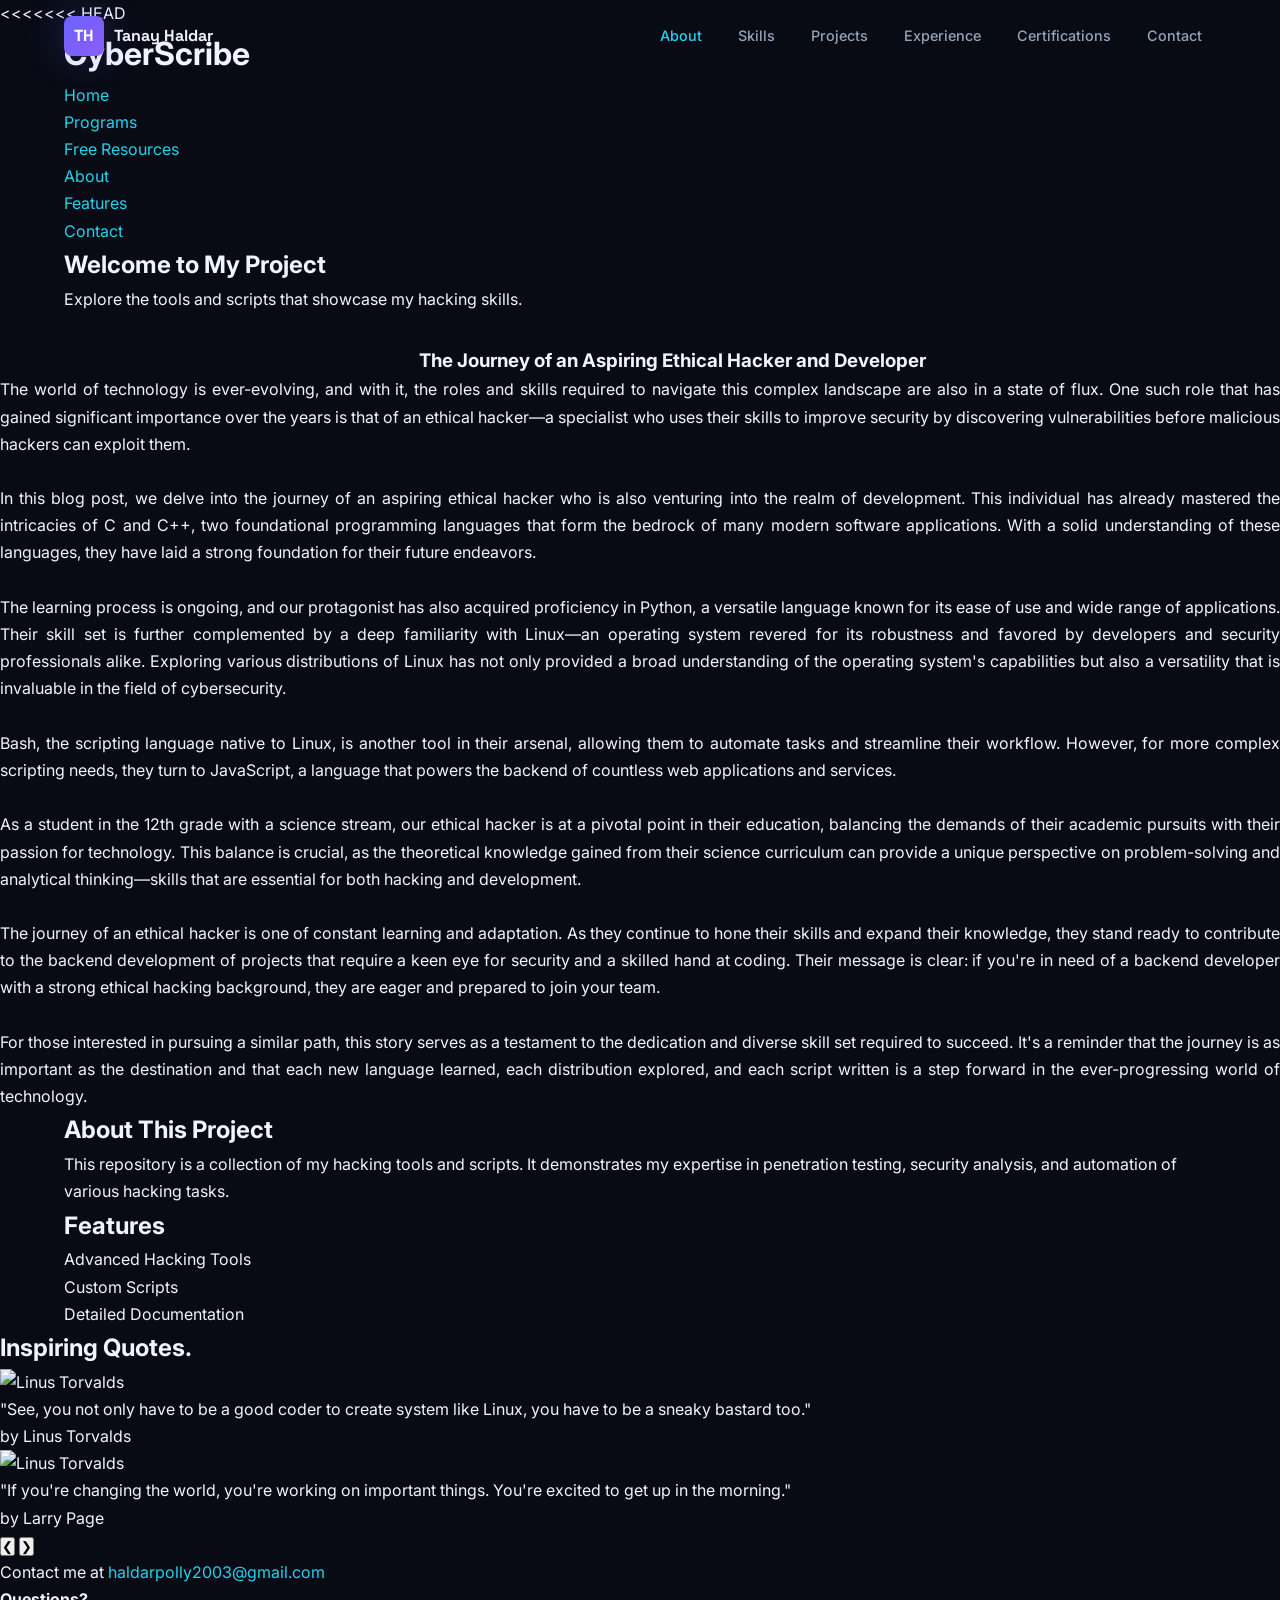
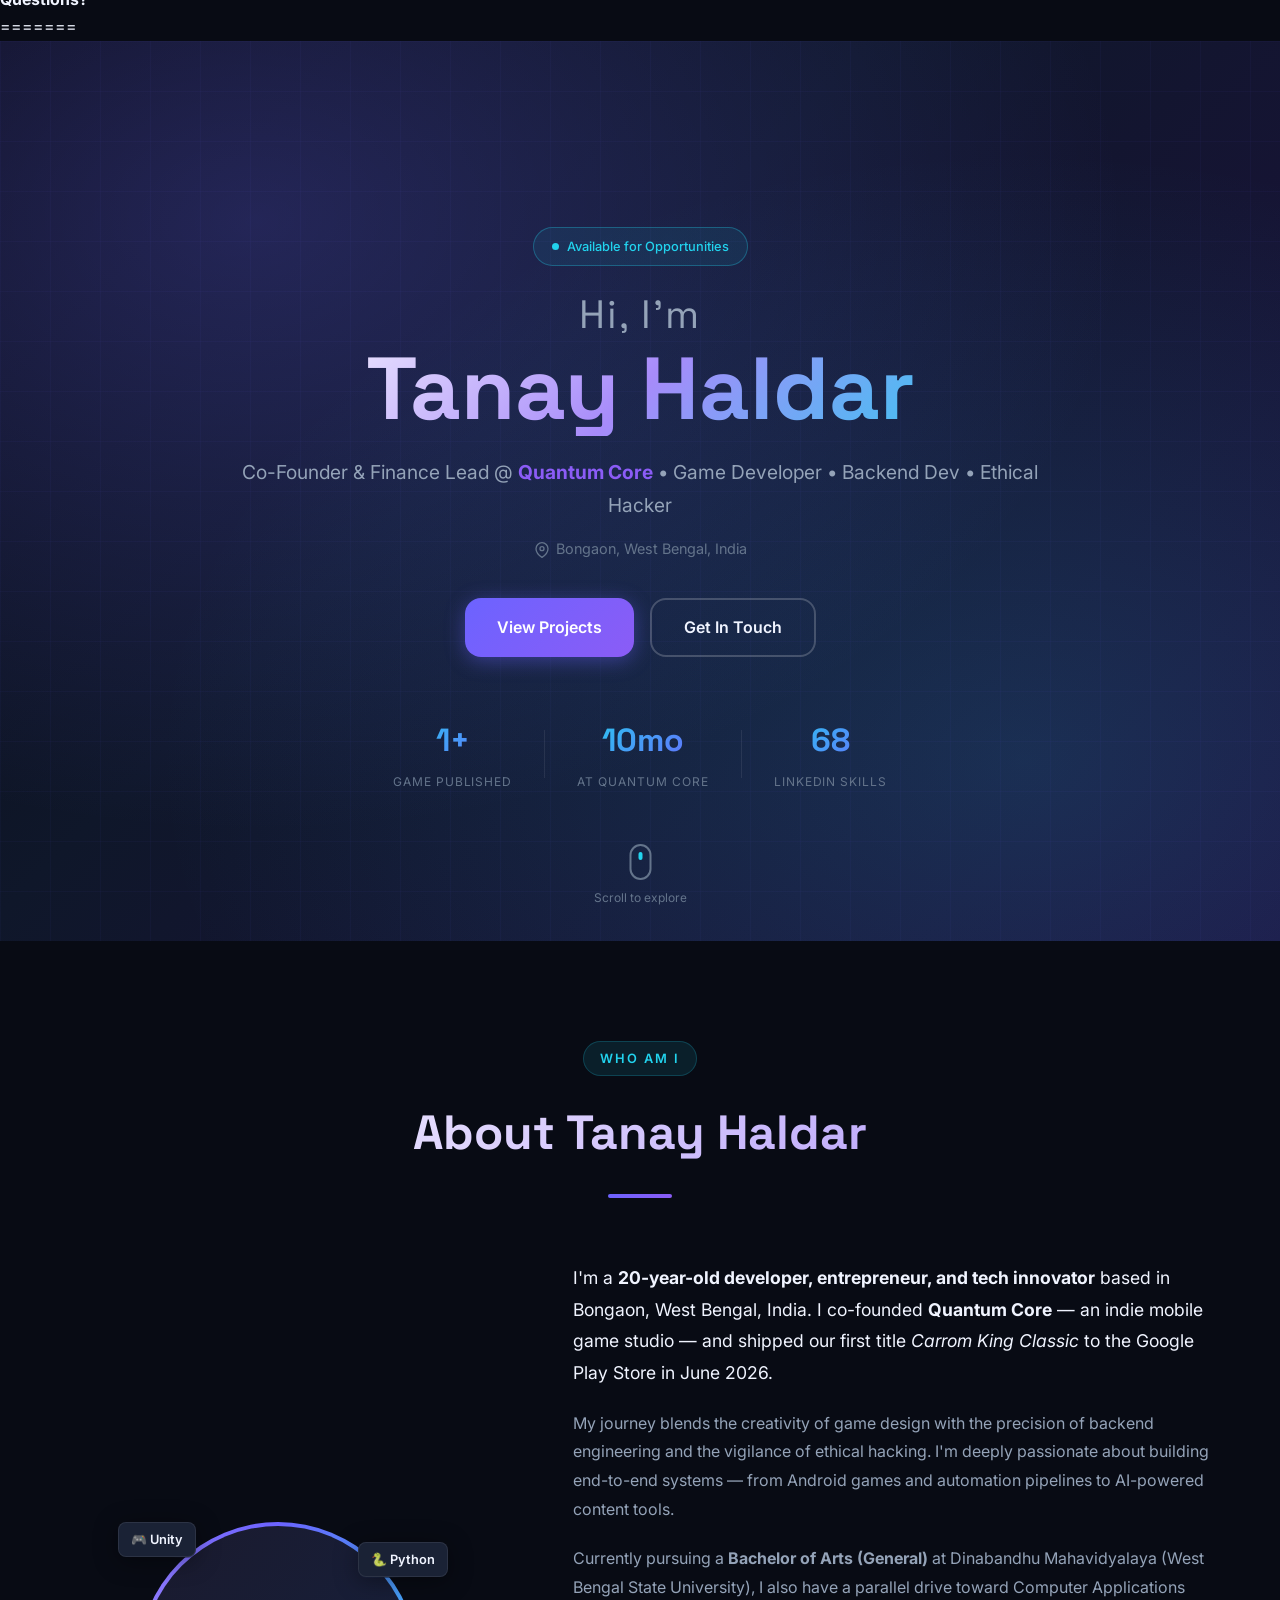
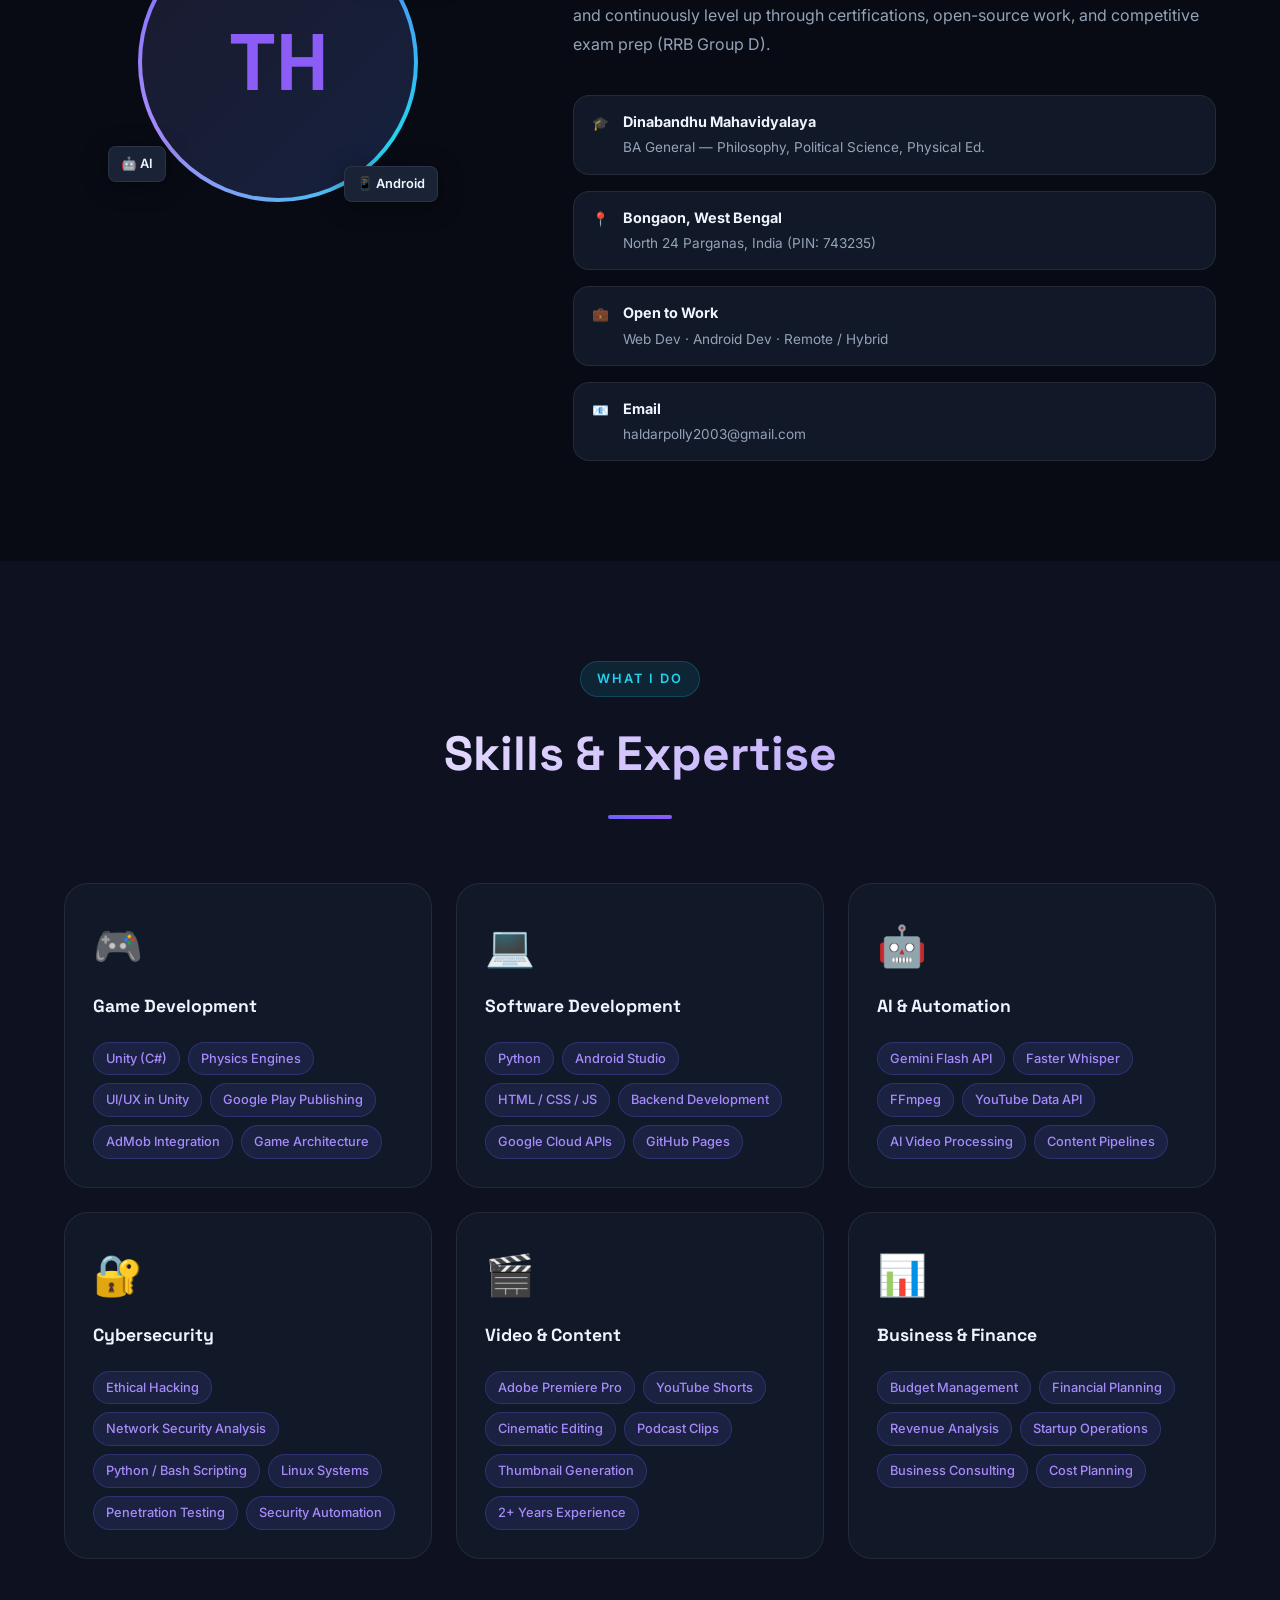
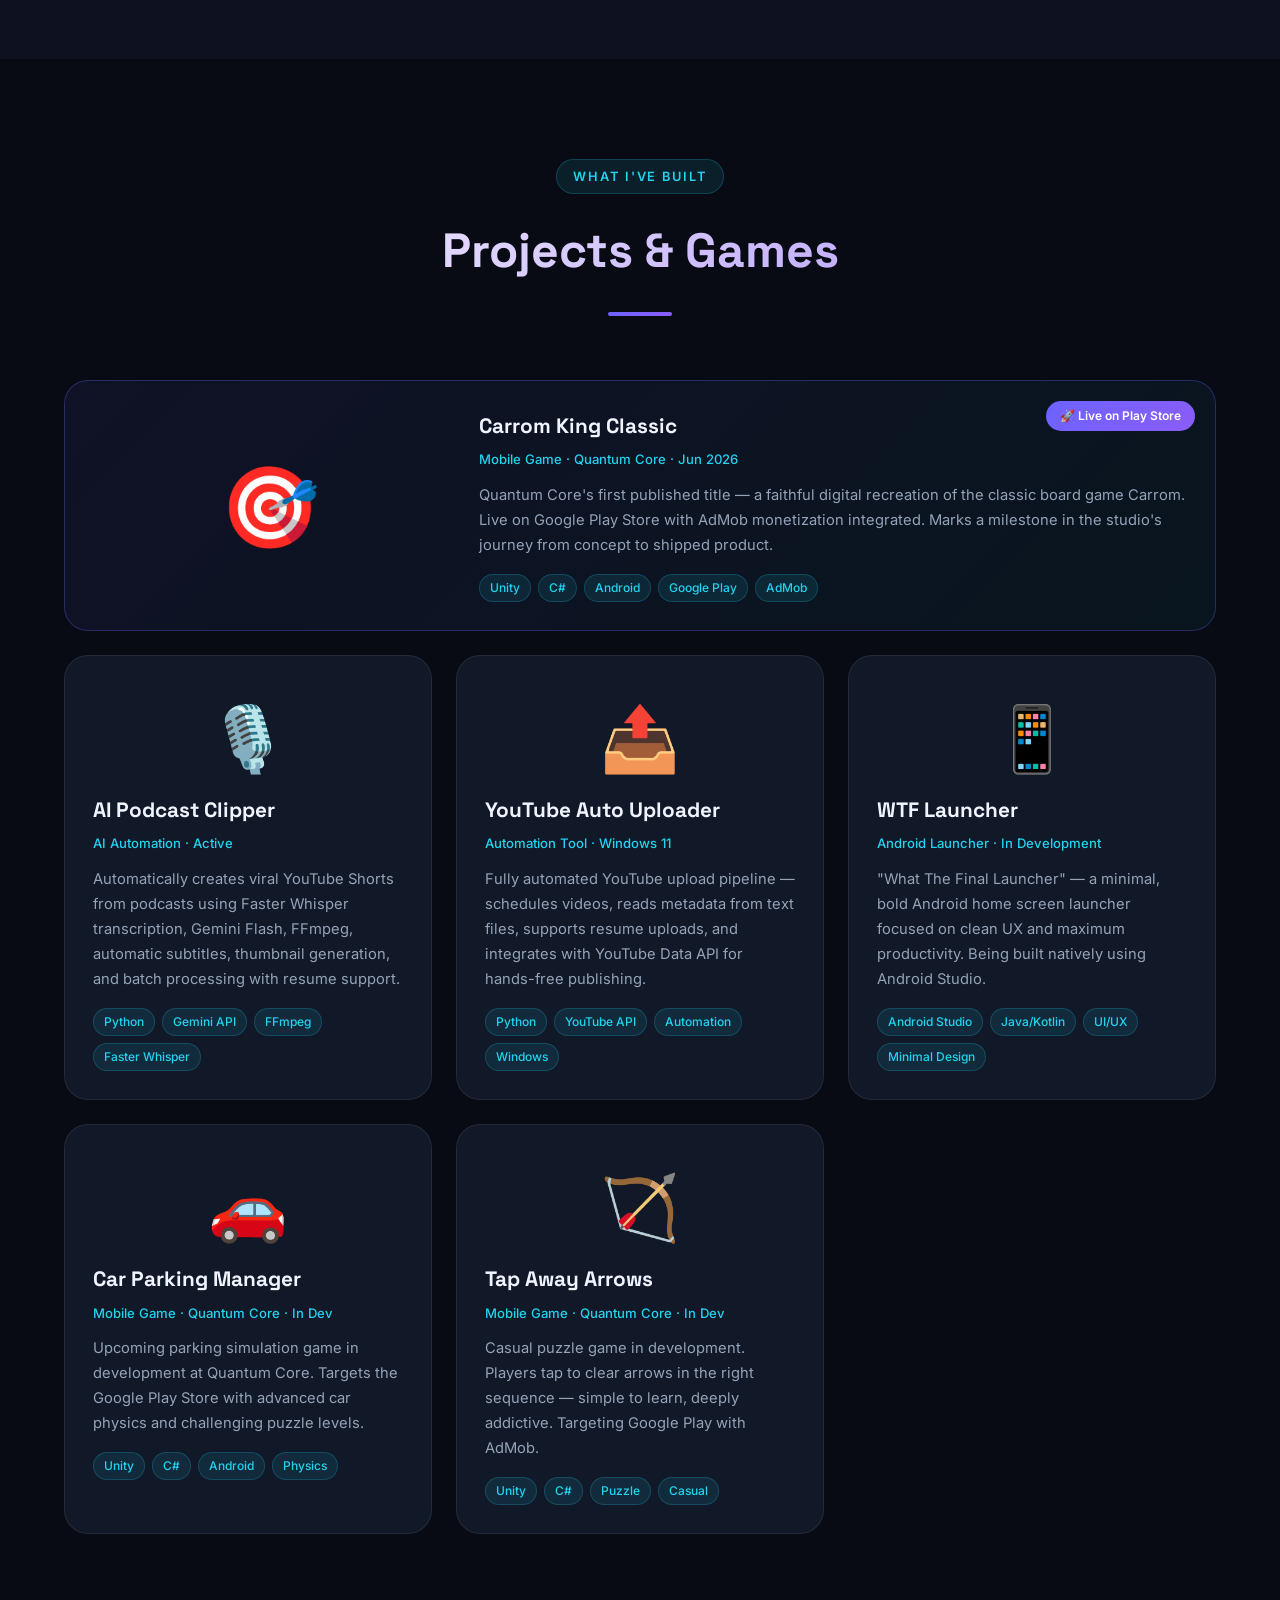
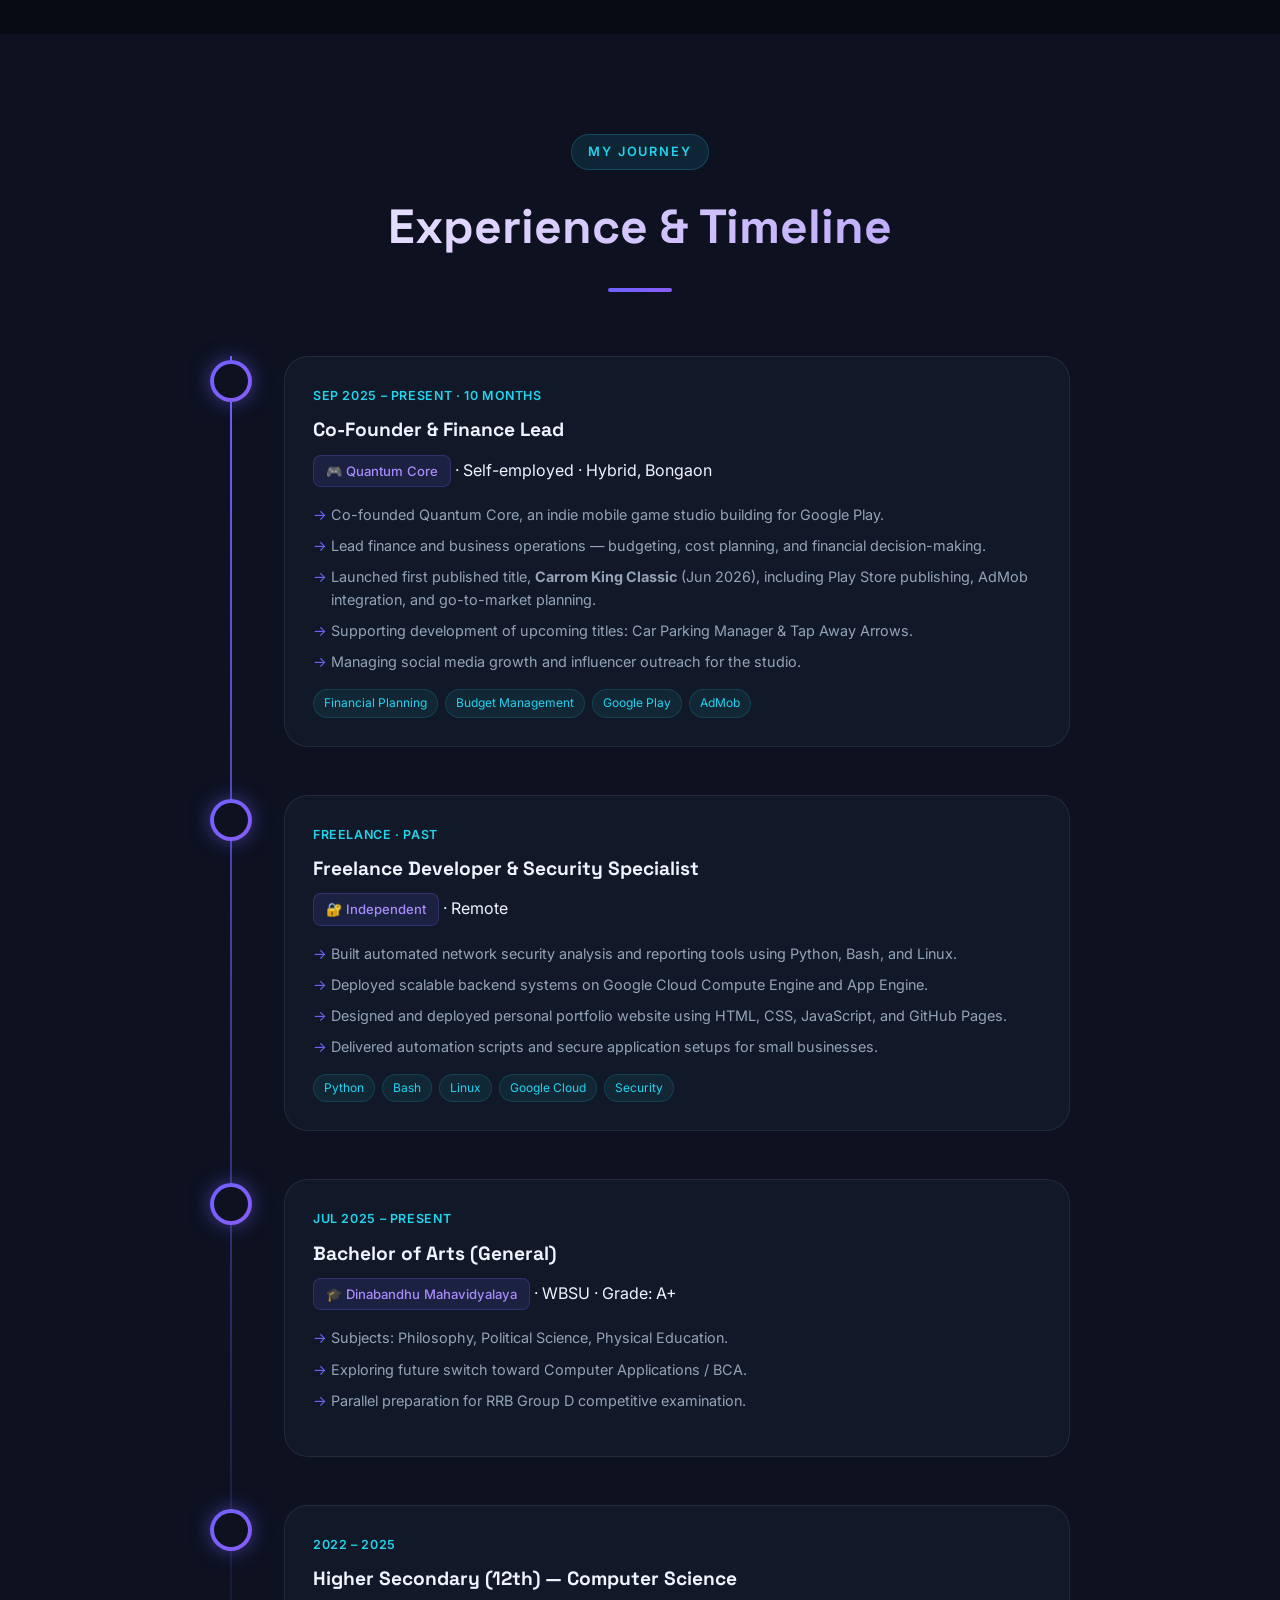
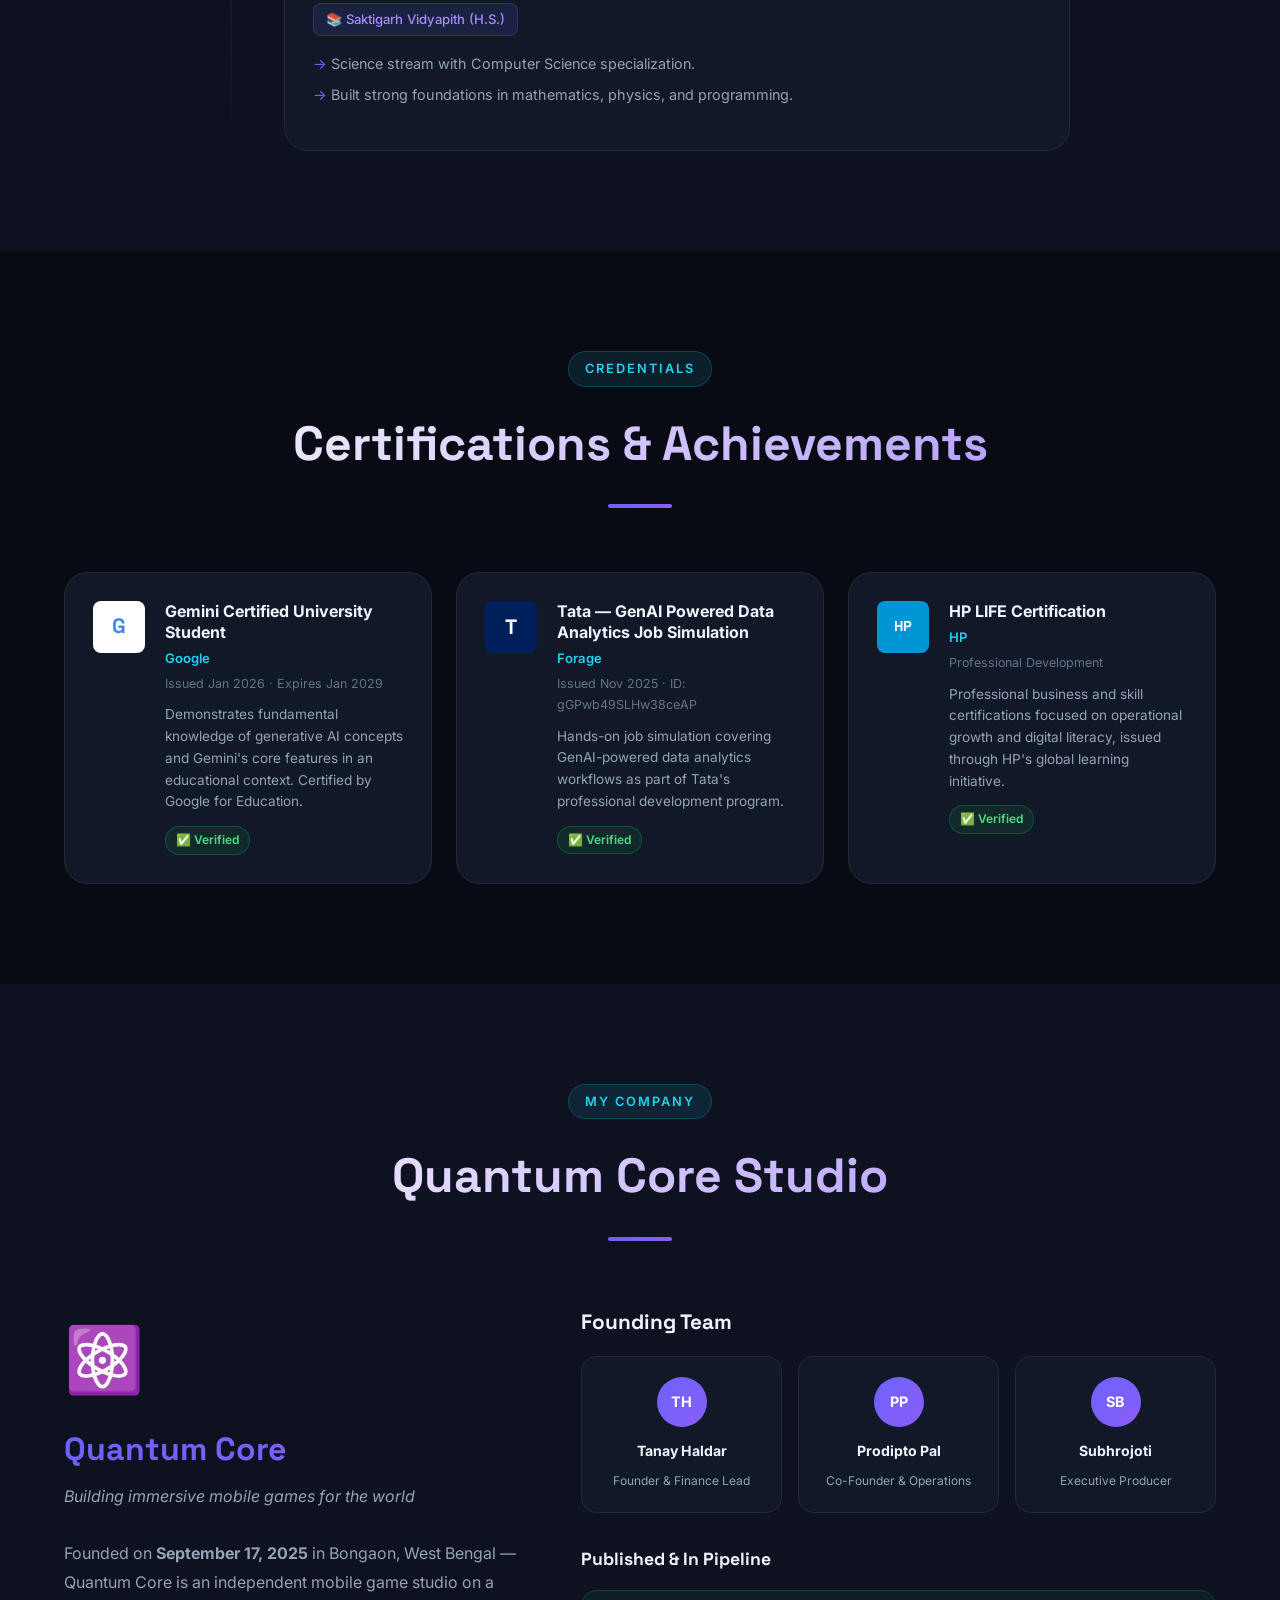
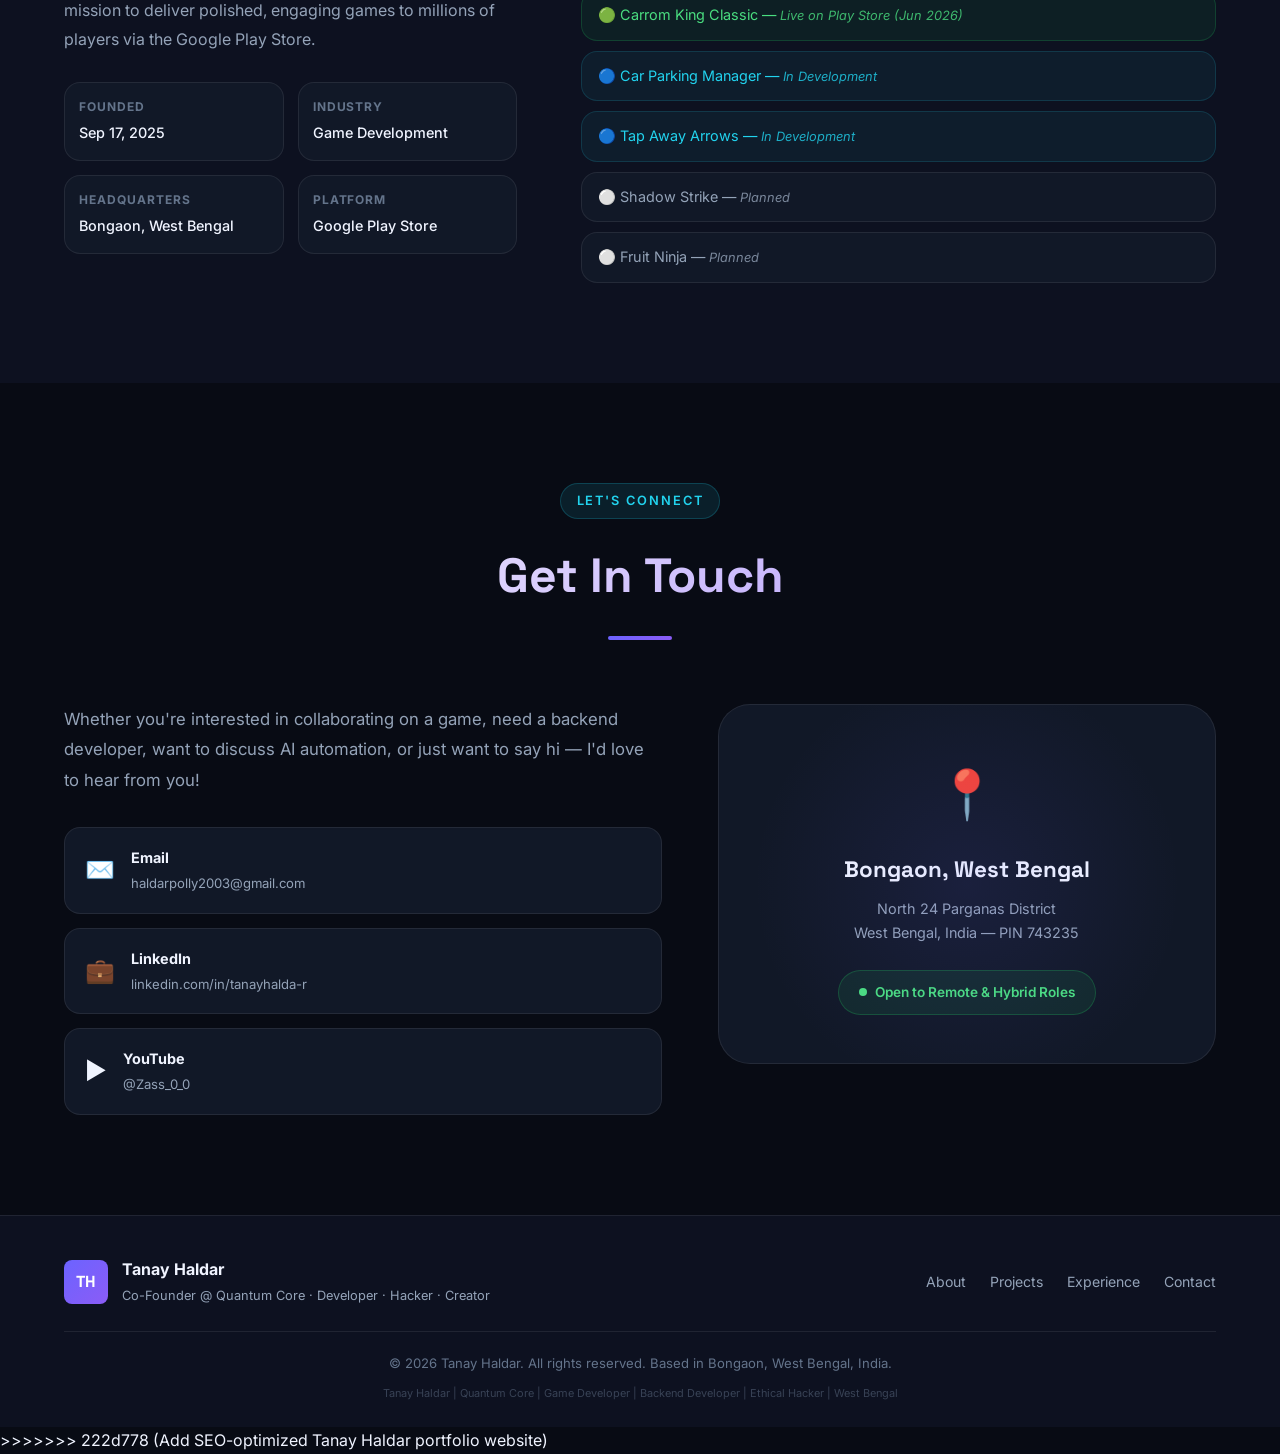
==== index.html @ da676111 "Add beautiful XSL-styled sitemap, fix all live URLs to GitHub Pages, upgrade robots.txt" ====
<!DOCTYPE html>
<html lang="en">
<<<<<<< HEAD

<head>
    <meta charset="UTF-8">
    <meta name="viewport" content="width=device-width, initial-scale=1.0">
    <title>CyberScribe</title>

</head>
<link rel="stylesheet" href="index.css">

<body>
    <header>
        <div class="container">
            <h1>CyberScribe</h1>
            <nav>
                <ul class="nav nav-underline">
                    <li class="nav-item">
                        <a class="nav-link active" aria-current="page" href="#">Home</a>
                    </li>
                    <li class="nav-item">
                        <a class="nav-link" href="Programs.html">Programs</a>
                    </li>
                    <li class="nav-item">
                        <a class="nav-link" href="Free Resources.html">Free Resources</a>
                    </li>
                    <li class="nav-item">
                        <a class="nav-link" href="#">About</a>
                    </li>
                    <li class="nav-item">
                        <a class="nav-link" href="#">Features</a>
                    </li>
                    <li class="nav-item">
                        <a class="nav-link" href="contact.html">Contact</a>
                    </li>

                </ul>
            </nav>
        </div>
    </header>
    <section class="showcase">
        <div class="container">
            <h1>Welcome to My Project</h1>
            <p>Explore the tools and scripts that showcase my hacking skills.</p>
        </div>

    </section>
    <section class="content" id="about">
        <div>
            <h3
                style="text-align: center; white-space: pre-wrap; transition-timing-function: ease; transition-duration: 0.9s; transition-delay: 0.35122s;">
                The Journey of an Aspiring Ethical Hacker and Developer</h3>
            <p style="text-align: justify; white-space: normal !important; transition-timing-function: ease; transition-duration: 0.9s; transition-delay: 0.365854s;"
                class="preFade fadeIn">The world of technology is ever-evolving, and with it, the roles and skills
                required to navigate this complex landscape are also in a state of flux. One such role that has gained
                significant importance over the years is that of an ethical hacker—a specialist who uses their skills to
                improve security by discovering vulnerabilities before malicious hackers can exploit them.
                <br><br>
                In this blog post, we delve into the journey of an aspiring ethical hacker who is also venturing into
                the realm of development. This individual has already mastered the intricacies of C and C++, two
                foundational programming languages that form the bedrock of many modern software applications. With a
                solid understanding of these languages, they have laid a strong foundation for their future endeavors.
                <br><br>
                The learning process is ongoing, and our protagonist has also acquired proficiency in Python, a
                versatile language known for its ease of use and wide range of applications. Their skill set is further
                complemented by a deep familiarity with Linux—an operating system revered for its robustness and favored
                by developers and security professionals alike. Exploring various distributions of Linux has not only
                provided a broad understanding of the operating system's capabilities but also a versatility that is
                invaluable in the field of cybersecurity.
                <br><br>
                Bash, the scripting language native to Linux, is another tool in their arsenal, allowing them to
                automate tasks and streamline their workflow. However, for more complex scripting needs, they turn to
                JavaScript, a language that powers the backend of countless web applications and services.
                <br><br>
                As a student in the 12th grade with a science stream, our ethical hacker is at a pivotal point in their
                education, balancing the demands of their academic pursuits with their passion for technology. This
                balance is crucial, as the theoretical knowledge gained from their science curriculum can provide a
                unique perspective on problem-solving and analytical thinking—skills that are essential for both hacking
                and development.
                <br><br>
                The journey of an ethical hacker is one of constant learning and adaptation. As they continue to hone
                their skills and expand their knowledge, they stand ready to contribute to the backend development of
                projects that require a keen eye for security and a skilled hand at coding. Their message is clear: if
                you're in need of a backend developer with a strong ethical hacking background, they are eager and
                prepared to join your team.
                <br><br>
                For those interested in pursuing a similar path, this story serves as a testament to the dedication and
                diverse skill set required to succeed. It's a reminder that the journey is as important as the
                destination and that each new language learned, each distribution explored, and each script written is a
                step forward in the ever-progressing world of technology.
            </p>
        </div>
        <div class="container">
            <h2>About This Project</h2>
            <p>This repository is a collection of my hacking tools and scripts. It demonstrates my expertise in
                penetration testing, security analysis, and automation of various hacking tasks.</p>
        </div>
    </section>
    <section class="content" id="features">
        <div class="container">
            <h2>Features</h2>
            <ul>
                <li>Advanced Hacking Tools</li>
                <li>Custom Scripts</li>
                <li>Detailed Documentation</li>
            </ul>
        </div>
    </section>
    <div class="slider">
        <h2>Inspiring Quotes.</h2>
        <div class="quote-container">
            <div class="quote active">
                <img src="https://avatars.githubusercontent.com/u/1024025?v=4" alt="Linus Torvalds" class="quote-img">
                <p class="quote-text">"See, you not only have to be a good coder to create system like Linux, you have
                    to be a sneaky bastard too."</p>
                <p class="quote-author">by Linus Torvalds</p>
            </div>
            <div class="quote active">
                <img src="https://scontent.fccu5-1.fna.fbcdn.net/v/t39.30808-6/452952514_122104796300435835_4354281417214067171_n.jpg?_nc_cat=108&ccb=1-7&_nc_sid=6ee11a&_nc_ohc=ueA0EiCXCQAQ7kNvgHB3eoC&_nc_zt=23&_nc_ht=scontent.fccu5-1.fna&_nc_gid=Ae9uD0yewHUKe36R2n9a45B&oh=00_AYBywE0bIlYHZZpN8VIN8OJPY-B9wI3RdhiyQhruzE8TNA&oe=671C1832"
                    alt="Linus Torvalds" class="quote-img">
                <p class="quote-text">"If you're changing the world, you're working on important things.
                    You're excited to get up in the morning."</p>
                <p class="quote-author">by Larry Page</p>
            </div>
        </div>
        <button class="prev" onclick="prevQuote()">&#10094;</button>
        <button class="next" onclick="nextQuote()">&#10095;</button>
    </div>
    <footer>
        <p>Contact me at <a href="mailto:haldarpolly2003@gmail.com">haldarpolly2003@gmail.com</a></p>
        <strong>Questions?</strong>


    </footer>
    <script src="script.js"></script>
</body>


=======
<head>
  <meta charset="UTF-8">
  <meta name="viewport" content="width=device-width, initial-scale=1.0">

  <!-- ===== PRIMARY SEO TAGS ===== -->
  <title>Tanay Haldar | Co-Founder of Quantum Core | Game Developer | Backend Developer | Ethical Hacker | Bongaon, West Bengal</title>
  <meta name="description" content="Tanay Haldar is a 20-year-old Co-Founder & Finance Lead at Quantum Core — an indie mobile game studio in Bongaon, West Bengal. Backend Developer, Ethical Hacker, and AI enthusiast. Publisher of Carrom King Classic on Google Play Store.">
  <meta name="keywords" content="Tanay Haldar, Tanay Halder, Quantum Core, Quantam Core, game developer India, mobile game developer West Bengal, backend developer Bongaon, ethical hacker India, Carrom King Classic, indie game studio, co-founder India, Unity developer, Android developer, AI researcher India">
  <meta name="author" content="Tanay Haldar">
  <meta name="robots" content="index, follow">
  <meta name="language" content="English">
  <meta name="revisit-after" content="7 days">
  <meta name="theme-color" content="#6c63ff">
  <link rel="canonical" href="https://acid-sec.github.io/Tanay-Haldar/">

  <!-- ===== OPEN GRAPH / FACEBOOK ===== -->
  <meta property="og:type" content="website">
  <meta property="og:url" content="https://acid-sec.github.io/Tanay-Haldar/">
  <meta property="og:title" content="Tanay Haldar | Co-Founder of Quantum Core | Game & Software Developer">
  <meta property="og:description" content="Tanay Haldar — Co-Founder & Finance Lead at Quantum Core, indie mobile game studio. Backend Developer, Ethical Hacker, AI Enthusiast based in Bongaon, West Bengal, India.">
  <meta property="og:site_name" content="Tanay Haldar - Official Portfolio">
  <meta property="og:locale" content="en_IN">

  <!-- ===== TWITTER CARD ===== -->
  <meta name="twitter:card" content="summary_large_image">
  <meta name="twitter:title" content="Tanay Haldar | Co-Founder of Quantum Core | Game Developer">
  <meta name="twitter:description" content="Tanay Haldar — Co-Founder & Finance Lead at Quantum Core. Game Developer, Backend Dev, Ethical Hacker from Bongaon, West Bengal.">
  <meta name="twitter:creator" content="@Zass_0_0">

  <!-- ===== STRUCTURED DATA (JSON-LD) ===== -->
  <script type="application/ld+json">
  {
    "@context": "https://schema.org",
    "@type": "Person",
    "name": "Tanay Haldar",
    "alternateName": ["Tanay Halder", "TanayHaldar"],
    "jobTitle": "Co-Founder & Finance Lead",
    "worksFor": {
      "@type": "Organization",
      "name": "Quantum Core",
      "url": "https://play.google.com/store/apps/developer?id=Quantum+Core"
    },
    "url": "https://acid-sec.github.io/Tanay-Haldar/",
    "sameAs": [
      "https://www.linkedin.com/in/tanayhalda-r",
      "https://github.com/tanay-haldar"
    ],
    "address": {
      "@type": "PostalAddress",
      "addressLocality": "Bongaon",
      "addressRegion": "West Bengal",
      "addressCountry": "IN",
      "postalCode": "743235"
    },
    "alumniOf": [
      {
        "@type": "CollegeOrUniversity",
        "name": "Dinabandhu Mahavidyalaya",
        "description": "Affiliated with West Bengal State University (WBSU)"
      },
      {
        "@type": "HighSchool",
        "name": "Saktigarh Vidyapith (H.S.)",
        "description": "12th, Computer Science"
      }
    ],
    "knowsAbout": [
      "Game Development",
      "Unity",
      "Android Development",
      "Backend Development",
      "Ethical Hacking",
      "Artificial Intelligence",
      "Python",
      "Google Play Store",
      "Mobile Game Development",
      "Financial Planning",
      "YouTube Automation",
      "Video Editing"
    ],
    "hasCredential": [
      {
        "@type": "EducationalOccupationalCredential",
        "name": "Gemini Certified University Student",
        "credentialCategory": "Certificate",
        "recognizedBy": {
          "@type": "Organization",
          "name": "Google"
        },
        "validFrom": "2026-01",
        "validUntil": "2029-01"
      },
      {
        "@type": "EducationalOccupationalCredential",
        "name": "Tata - GenAI Powered Data Analytics Job Simulation",
        "credentialCategory": "Certificate",
        "recognizedBy": {
          "@type": "Organization",
          "name": "Forage"
        },
        "validFrom": "2025-11"
      }
    ],
    "email": "haldarpolly2003@gmail.com",
    "nationality": "Indian",
    "gender": "Male",
    "birthDate": "2006",
    "description": "Tanay Haldar is a 20-year-old Co-Founder & Finance Lead at Quantum Core, an indie mobile game studio based in Bongaon, West Bengal, India. He is a Backend Developer, Ethical Hacker, AI enthusiast, and game developer who co-founded Quantum Core in September 2025. The studio's first title, Carrom King Classic, went live on the Google Play Store in June 2026."
  }
  </script>

  <!-- ===== FONTS ===== -->
  <link rel="preconnect" href="https://fonts.googleapis.com">
  <link rel="preconnect" href="https://fonts.gstatic.com" crossorigin>
  <link href="https://fonts.googleapis.com/css2?family=Inter:wght@300;400;500;600;700;800;900&family=Space+Grotesk:wght@400;500;600;700&display=swap" rel="stylesheet">

  <link rel="stylesheet" href="style.css">
</head>

<body>

  <!-- ===== NAVIGATION ===== -->
  <nav id="navbar" aria-label="Main navigation">
    <div class="nav-container">
      <a href="#home" class="nav-logo" aria-label="Tanay Haldar Home">
        <span class="logo-text">TH</span>
        <span class="logo-full">Tanay Haldar</span>
      </a>
      <ul class="nav-links" role="list">
        <li><a href="#about" id="nav-about">About</a></li>
        <li><a href="#skills" id="nav-skills">Skills</a></li>
        <li><a href="#projects" id="nav-projects">Projects</a></li>
        <li><a href="#experience" id="nav-experience">Experience</a></li>
        <li><a href="#certifications" id="nav-certs">Certifications</a></li>
        <li><a href="#contact" id="nav-contact">Contact</a></li>
      </ul>
      <button class="menu-toggle" id="menuToggle" aria-label="Toggle navigation menu" aria-expanded="false">
        <span></span><span></span><span></span>
      </button>
    </div>
  </nav>

  <!-- ===== HERO SECTION ===== -->
  <section id="home" class="hero" aria-label="Introduction">
    <div class="hero-bg"></div>
    <div class="hero-particles" id="particles"></div>
    <div class="hero-content">
      <div class="hero-badge">
        <span class="badge-dot"></span>
        Available for Opportunities
      </div>
      <h1 class="hero-title">
        <span class="greeting">Hi, I'm</span>
        <span class="name-highlight">Tanay Haldar</span>
      </h1>
      <p class="hero-tagline">
        Co-Founder &amp; Finance Lead @ <strong>Quantum Core</strong> &bull;
        Game Developer &bull; Backend Dev &bull; Ethical Hacker
      </p>
      <p class="hero-location">
        <svg xmlns="http://www.w3.org/2000/svg" width="16" height="16" viewBox="0 0 24 24" fill="none" stroke="currentColor" stroke-width="2" stroke-linecap="round" stroke-linejoin="round" aria-hidden="true"><path d="M21 10c0 7-9 13-9 13s-9-6-9-13a9 9 0 0 1 18 0z"></path><circle cx="12" cy="10" r="3"></circle></svg>
        Bongaon, West Bengal, India
      </p>
      <div class="hero-ctas">
        <a href="#projects" class="btn btn-primary" id="hero-view-projects">View Projects</a>
        <a href="#contact" class="btn btn-outline" id="hero-contact">Get In Touch</a>
      </div>
      <div class="hero-stats">
        <div class="stat-item">
          <span class="stat-number">1+</span>
          <span class="stat-label">Game Published</span>
        </div>
        <div class="stat-divider"></div>
        <div class="stat-item">
          <span class="stat-number">10mo</span>
          <span class="stat-label">at Quantum Core</span>
        </div>
        <div class="stat-divider"></div>
        <div class="stat-item">
          <span class="stat-number">68</span>
          <span class="stat-label">LinkedIn Skills</span>
        </div>
      </div>
    </div>
    <div class="hero-scroll-indicator" aria-hidden="true">
      <div class="scroll-mouse">
        <div class="scroll-dot"></div>
      </div>
      <span>Scroll to explore</span>
    </div>
  </section>

  <!-- ===== ABOUT SECTION ===== -->
  <section id="about" class="section" aria-labelledby="about-heading">
    <div class="container">
      <div class="section-header">
        <span class="section-label">Who Am I</span>
        <h2 id="about-heading">About Tanay Haldar</h2>
        <div class="header-line"></div>
      </div>
      <div class="about-grid">
        <div class="about-visual">
          <div class="about-card-3d">
            <div class="profile-ring">
              <div class="profile-avatar">
                <span>TH</span>
              </div>
            </div>
            <div class="floating-badges">
              <div class="float-badge badge-unity">🎮 Unity</div>
              <div class="float-badge badge-python">🐍 Python</div>
              <div class="float-badge badge-ai">🤖 AI</div>
              <div class="float-badge badge-android">📱 Android</div>
            </div>
          </div>
        </div>
        <div class="about-text">
          <p class="about-intro">
            I'm a <strong>20-year-old developer, entrepreneur, and tech innovator</strong> based in Bongaon,
            West Bengal, India. I co-founded <strong>Quantum Core</strong> — an indie mobile game studio —
            and shipped our first title <em>Carrom King Classic</em> to the Google Play Store in June 2026.
          </p>
          <p>
            My journey blends the creativity of game design with the precision of backend engineering and the
            vigilance of ethical hacking. I'm deeply passionate about building end-to-end systems — from
            Android games and automation pipelines to AI-powered content tools.
          </p>
          <p>
            Currently pursuing a <strong>Bachelor of Arts (General)</strong> at Dinabandhu Mahavidyalaya
            (West Bengal State University), I also have a parallel drive toward Computer Applications and
            continuously level up through certifications, open-source work, and competitive exam prep (RRB Group D).
          </p>
          <div class="about-details">
            <div class="detail-item">
              <span class="detail-icon">🎓</span>
              <div>
                <strong>Dinabandhu Mahavidyalaya</strong>
                <span>BA General — Philosophy, Political Science, Physical Ed.</span>
              </div>
            </div>
            <div class="detail-item">
              <span class="detail-icon">📍</span>
              <div>
                <strong>Bongaon, West Bengal</strong>
                <span>North 24 Parganas, India (PIN: 743235)</span>
              </div>
            </div>
            <div class="detail-item">
              <span class="detail-icon">💼</span>
              <div>
                <strong>Open to Work</strong>
                <span>Web Dev · Android Dev · Remote / Hybrid</span>
              </div>
            </div>
            <div class="detail-item">
              <span class="detail-icon">📧</span>
              <div>
                <strong>Email</strong>
                <a href="mailto:haldarpolly2003@gmail.com">haldarpolly2003@gmail.com</a>
              </div>
            </div>
          </div>
        </div>
      </div>
    </div>
  </section>

  <!-- ===== SKILLS SECTION ===== -->
  <section id="skills" class="section section-dark" aria-labelledby="skills-heading">
    <div class="container">
      <div class="section-header">
        <span class="section-label">What I Do</span>
        <h2 id="skills-heading">Skills & Expertise</h2>
        <div class="header-line"></div>
      </div>
      <div class="skills-grid">

        <div class="skill-category" id="skill-game-dev">
          <div class="skill-cat-icon">🎮</div>
          <h3>Game Development</h3>
          <ul class="skill-list">
            <li><span class="skill-tag">Unity (C#)</span></li>
            <li><span class="skill-tag">Physics Engines</span></li>
            <li><span class="skill-tag">UI/UX in Unity</span></li>
            <li><span class="skill-tag">Google Play Publishing</span></li>
            <li><span class="skill-tag">AdMob Integration</span></li>
            <li><span class="skill-tag">Game Architecture</span></li>
          </ul>
        </div>

        <div class="skill-category" id="skill-dev">
          <div class="skill-cat-icon">💻</div>
          <h3>Software Development</h3>
          <ul class="skill-list">
            <li><span class="skill-tag">Python</span></li>
            <li><span class="skill-tag">Android Studio</span></li>
            <li><span class="skill-tag">HTML / CSS / JS</span></li>
            <li><span class="skill-tag">Backend Development</span></li>
            <li><span class="skill-tag">Google Cloud APIs</span></li>
            <li><span class="skill-tag">GitHub Pages</span></li>
          </ul>
        </div>

        <div class="skill-category" id="skill-ai">
          <div class="skill-cat-icon">🤖</div>
          <h3>AI & Automation</h3>
          <ul class="skill-list">
            <li><span class="skill-tag">Gemini Flash API</span></li>
            <li><span class="skill-tag">Faster Whisper</span></li>
            <li><span class="skill-tag">FFmpeg</span></li>
            <li><span class="skill-tag">YouTube Data API</span></li>
            <li><span class="skill-tag">AI Video Processing</span></li>
            <li><span class="skill-tag">Content Pipelines</span></li>
          </ul>
        </div>

        <div class="skill-category" id="skill-security">
          <div class="skill-cat-icon">🔐</div>
          <h3>Cybersecurity</h3>
          <ul class="skill-list">
            <li><span class="skill-tag">Ethical Hacking</span></li>
            <li><span class="skill-tag">Network Security Analysis</span></li>
            <li><span class="skill-tag">Python / Bash Scripting</span></li>
            <li><span class="skill-tag">Linux Systems</span></li>
            <li><span class="skill-tag">Penetration Testing</span></li>
            <li><span class="skill-tag">Security Automation</span></li>
          </ul>
        </div>

        <div class="skill-category" id="skill-video">
          <div class="skill-cat-icon">🎬</div>
          <h3>Video & Content</h3>
          <ul class="skill-list">
            <li><span class="skill-tag">Adobe Premiere Pro</span></li>
            <li><span class="skill-tag">YouTube Shorts</span></li>
            <li><span class="skill-tag">Cinematic Editing</span></li>
            <li><span class="skill-tag">Podcast Clips</span></li>
            <li><span class="skill-tag">Thumbnail Generation</span></li>
            <li><span class="skill-tag">2+ Years Experience</span></li>
          </ul>
        </div>

        <div class="skill-category" id="skill-finance">
          <div class="skill-cat-icon">📊</div>
          <h3>Business & Finance</h3>
          <ul class="skill-list">
            <li><span class="skill-tag">Budget Management</span></li>
            <li><span class="skill-tag">Financial Planning</span></li>
            <li><span class="skill-tag">Revenue Analysis</span></li>
            <li><span class="skill-tag">Startup Operations</span></li>
            <li><span class="skill-tag">Business Consulting</span></li>
            <li><span class="skill-tag">Cost Planning</span></li>
          </ul>
        </div>

      </div>
    </div>
  </section>

  <!-- ===== PROJECTS SECTION ===== -->
  <section id="projects" class="section" aria-labelledby="projects-heading">
    <div class="container">
      <div class="section-header">
        <span class="section-label">What I've Built</span>
        <h2 id="projects-heading">Projects & Games</h2>
        <div class="header-line"></div>
      </div>
      <div class="projects-grid">

        <article class="project-card project-featured" id="project-carrom-king">
          <div class="project-badge">🚀 Live on Play Store</div>
          <div class="project-icon">🎯</div>
          <div class="project-info">
            <h3>Carrom King Classic</h3>
            <p class="project-type">Mobile Game · Quantum Core · Jun 2026</p>
            <p class="project-desc">
              Quantum Core's first published title — a faithful digital recreation of the classic board game Carrom.
              Live on Google Play Store with AdMob monetization integrated. Marks a milestone in the studio's journey
              from concept to shipped product.
            </p>
            <div class="project-tags">
              <span>Unity</span><span>C#</span><span>Android</span><span>Google Play</span><span>AdMob</span>
            </div>
          </div>
        </article>

        <article class="project-card" id="project-ai-clipper">
          <div class="project-icon">🎙️</div>
          <div class="project-info">
            <h3>AI Podcast Clipper</h3>
            <p class="project-type">AI Automation · Active</p>
            <p class="project-desc">
              Automatically creates viral YouTube Shorts from podcasts using Faster Whisper transcription,
              Gemini Flash, FFmpeg, automatic subtitles, thumbnail generation, and batch processing with resume support.
            </p>
            <div class="project-tags">
              <span>Python</span><span>Gemini API</span><span>FFmpeg</span><span>Faster Whisper</span>
            </div>
          </div>
        </article>

        <article class="project-card" id="project-yt-uploader">
          <div class="project-icon">📤</div>
          <div class="project-info">
            <h3>YouTube Auto Uploader</h3>
            <p class="project-type">Automation Tool · Windows 11</p>
            <p class="project-desc">
              Fully automated YouTube upload pipeline — schedules videos, reads metadata from text files,
              supports resume uploads, and integrates with YouTube Data API for hands-free publishing.
            </p>
            <div class="project-tags">
              <span>Python</span><span>YouTube API</span><span>Automation</span><span>Windows</span>
            </div>
          </div>
        </article>

        <article class="project-card" id="project-wtf-launcher">
          <div class="project-icon">📱</div>
          <div class="project-info">
            <h3>WTF Launcher</h3>
            <p class="project-type">Android Launcher · In Development</p>
            <p class="project-desc">
              "What The Final Launcher" — a minimal, bold Android home screen launcher focused on clean UX
              and maximum productivity. Being built natively using Android Studio.
            </p>
            <div class="project-tags">
              <span>Android Studio</span><span>Java/Kotlin</span><span>UI/UX</span><span>Minimal Design</span>
            </div>
          </div>
        </article>

        <article class="project-card" id="project-car-parking">
          <div class="project-icon">🚗</div>
          <div class="project-info">
            <h3>Car Parking Manager</h3>
            <p class="project-type">Mobile Game · Quantum Core · In Dev</p>
            <p class="project-desc">
              Upcoming parking simulation game in development at Quantum Core. Targets the Google Play Store
              with advanced car physics and challenging puzzle levels.
            </p>
            <div class="project-tags">
              <span>Unity</span><span>C#</span><span>Android</span><span>Physics</span>
            </div>
          </div>
        </article>

        <article class="project-card" id="project-tap-away">
          <div class="project-icon">🏹</div>
          <div class="project-info">
            <h3>Tap Away Arrows</h3>
            <p class="project-type">Mobile Game · Quantum Core · In Dev</p>
            <p class="project-desc">
              Casual puzzle game in development. Players tap to clear arrows in the right sequence —
              simple to learn, deeply addictive. Targeting Google Play with AdMob.
            </p>
            <div class="project-tags">
              <span>Unity</span><span>C#</span><span>Puzzle</span><span>Casual</span>
            </div>
          </div>
        </article>

      </div>
    </div>
  </section>

  <!-- ===== EXPERIENCE SECTION ===== -->
  <section id="experience" class="section section-dark" aria-labelledby="experience-heading">
    <div class="container">
      <div class="section-header">
        <span class="section-label">My Journey</span>
        <h2 id="experience-heading">Experience & Timeline</h2>
        <div class="header-line"></div>
      </div>
      <div class="timeline">

        <div class="timeline-item" id="exp-quantum-core">
          <div class="timeline-dot"></div>
          <div class="timeline-content">
            <div class="timeline-period">Sep 2025 – Present · 10 months</div>
            <h3>Co-Founder &amp; Finance Lead</h3>
            <p class="timeline-company">
              <span class="company-badge">🎮 Quantum Core</span> · Self-employed · Hybrid, Bongaon
            </p>
            <ul class="timeline-bullets">
              <li>Co-founded Quantum Core, an indie mobile game studio building for Google Play.</li>
              <li>Lead finance and business operations — budgeting, cost planning, and financial decision-making.</li>
              <li>Launched first published title, <strong>Carrom King Classic</strong> (Jun 2026), including Play Store publishing, AdMob integration, and go-to-market planning.</li>
              <li>Supporting development of upcoming titles: Car Parking Manager &amp; Tap Away Arrows.</li>
              <li>Managing social media growth and influencer outreach for the studio.</li>
            </ul>
            <div class="timeline-skills">
              <span>Financial Planning</span><span>Budget Management</span><span>Google Play</span><span>AdMob</span>
            </div>
          </div>
        </div>

        <div class="timeline-item" id="exp-security">
          <div class="timeline-dot"></div>
          <div class="timeline-content">
            <div class="timeline-period">Freelance · Past</div>
            <h3>Freelance Developer &amp; Security Specialist</h3>
            <p class="timeline-company"><span class="company-badge">🔐 Independent</span> · Remote</p>
            <ul class="timeline-bullets">
              <li>Built automated network security analysis and reporting tools using Python, Bash, and Linux.</li>
              <li>Deployed scalable backend systems on Google Cloud Compute Engine and App Engine.</li>
              <li>Designed and deployed personal portfolio website using HTML, CSS, JavaScript, and GitHub Pages.</li>
              <li>Delivered automation scripts and secure application setups for small businesses.</li>
            </ul>
            <div class="timeline-skills">
              <span>Python</span><span>Bash</span><span>Linux</span><span>Google Cloud</span><span>Security</span>
            </div>
          </div>
        </div>

        <div class="timeline-item" id="exp-education">
          <div class="timeline-dot"></div>
          <div class="timeline-content">
            <div class="timeline-period">Jul 2025 – Present</div>
            <h3>Bachelor of Arts (General)</h3>
            <p class="timeline-company"><span class="company-badge">🎓 Dinabandhu Mahavidyalaya</span> · WBSU · Grade: A+</p>
            <ul class="timeline-bullets">
              <li>Subjects: Philosophy, Political Science, Physical Education.</li>
              <li>Exploring future switch toward Computer Applications / BCA.</li>
              <li>Parallel preparation for RRB Group D competitive examination.</li>
            </ul>
          </div>
        </div>

        <div class="timeline-item" id="exp-school">
          <div class="timeline-dot"></div>
          <div class="timeline-content">
            <div class="timeline-period">2022 – 2025</div>
            <h3>Higher Secondary (12th) — Computer Science</h3>
            <p class="timeline-company"><span class="company-badge">📚 Saktigarh Vidyapith (H.S.)</span></p>
            <ul class="timeline-bullets">
              <li>Science stream with Computer Science specialization.</li>
              <li>Built strong foundations in mathematics, physics, and programming.</li>
            </ul>
          </div>
        </div>

      </div>
    </div>
  </section>

  <!-- ===== CERTIFICATIONS SECTION ===== -->
  <section id="certifications" class="section" aria-labelledby="certs-heading">
    <div class="container">
      <div class="section-header">
        <span class="section-label">Credentials</span>
        <h2 id="certs-heading">Certifications &amp; Achievements</h2>
        <div class="header-line"></div>
      </div>
      <div class="certs-grid">

        <div class="cert-card" id="cert-google-gemini">
          <div class="cert-issuer-logo google-logo">G</div>
          <div class="cert-info">
            <h3>Gemini Certified University Student</h3>
            <p class="cert-issuer">Google</p>
            <p class="cert-period">Issued Jan 2026 · Expires Jan 2029</p>
            <p class="cert-desc">
              Demonstrates fundamental knowledge of generative AI concepts and Gemini's core features in an educational context. Certified by Google for Education.
            </p>
            <span class="cert-badge">✅ Verified</span>
          </div>
        </div>

        <div class="cert-card" id="cert-tata-forage">
          <div class="cert-issuer-logo tata-logo">T</div>
          <div class="cert-info">
            <h3>Tata — GenAI Powered Data Analytics Job Simulation</h3>
            <p class="cert-issuer">Forage</p>
            <p class="cert-period">Issued Nov 2025 · ID: gGPwb49SLHw38ceAP</p>
            <p class="cert-desc">
              Hands-on job simulation covering GenAI-powered data analytics workflows as part of Tata's professional development program.
            </p>
            <span class="cert-badge">✅ Verified</span>
          </div>
        </div>

        <div class="cert-card" id="cert-hp-life">
          <div class="cert-issuer-logo hp-logo">HP</div>
          <div class="cert-info">
            <h3>HP LIFE Certification</h3>
            <p class="cert-issuer">HP</p>
            <p class="cert-period">Professional Development</p>
            <p class="cert-desc">
              Professional business and skill certifications focused on operational growth and digital literacy, issued through HP's global learning initiative.
            </p>
            <span class="cert-badge">✅ Verified</span>
          </div>
        </div>

      </div>
    </div>
  </section>

  <!-- ===== QUANTUM CORE SECTION ===== -->
  <section id="quantum-core" class="section section-dark" aria-labelledby="qc-heading">
    <div class="container">
      <div class="section-header">
        <span class="section-label">My Company</span>
        <h2 id="qc-heading">Quantum Core Studio</h2>
        <div class="header-line"></div>
      </div>
      <div class="qc-grid">
        <div class="qc-info">
          <div class="qc-logo-display">⚛️</div>
          <h3>Quantum Core</h3>
          <p class="qc-tagline">Building immersive mobile games for the world</p>
          <p>
            Founded on <strong>September 17, 2025</strong> in Bongaon, West Bengal — Quantum Core is an independent
            mobile game studio on a mission to deliver polished, engaging games to millions of players via the
            Google Play Store.
          </p>
          <div class="qc-meta">
            <div class="qc-meta-item">
              <strong>Founded</strong><span>Sep 17, 2025</span>
            </div>
            <div class="qc-meta-item">
              <strong>Industry</strong><span>Game Development</span>
            </div>
            <div class="qc-meta-item">
              <strong>Headquarters</strong><span>Bongaon, West Bengal</span>
            </div>
            <div class="qc-meta-item">
              <strong>Platform</strong><span>Google Play Store</span>
            </div>
          </div>
        </div>
        <div class="qc-team">
          <h3>Founding Team</h3>
          <div class="team-grid">
            <div class="team-card" id="team-tanay">
              <div class="team-avatar">TH</div>
              <strong>Tanay Haldar</strong>
              <span>Founder &amp; Finance Lead</span>
            </div>
            <div class="team-card" id="team-prodipto">
              <div class="team-avatar">PP</div>
              <strong>Prodipto Pal</strong>
              <span>Co-Founder &amp; Operations</span>
            </div>
            <div class="team-card" id="team-subhrojoti">
              <div class="team-avatar">SB</div>
              <strong>Subhrojoti</strong>
              <span>Executive Producer</span>
            </div>
          </div>
          <div class="qc-games">
            <h4>Published &amp; In Pipeline</h4>
            <ul class="game-list">
              <li class="game-live">🟢 Carrom King Classic — <em>Live on Play Store (Jun 2026)</em></li>
              <li class="game-dev">🔵 Car Parking Manager — <em>In Development</em></li>
              <li class="game-dev">🔵 Tap Away Arrows — <em>In Development</em></li>
              <li class="game-planned">⚪ Shadow Strike — <em>Planned</em></li>
              <li class="game-planned">⚪ Fruit Ninja — <em>Planned</em></li>
            </ul>
          </div>
        </div>
      </div>
    </div>
  </section>

  <!-- ===== CONTACT SECTION ===== -->
  <section id="contact" class="section" aria-labelledby="contact-heading">
    <div class="container">
      <div class="section-header">
        <span class="section-label">Let's Connect</span>
        <h2 id="contact-heading">Get In Touch</h2>
        <div class="header-line"></div>
      </div>
      <div class="contact-grid">
        <div class="contact-info">
          <p class="contact-intro">
            Whether you're interested in collaborating on a game, need a backend developer,
            want to discuss AI automation, or just want to say hi — I'd love to hear from you!
          </p>
          <div class="contact-methods">
            <a href="mailto:haldarpolly2003@gmail.com" class="contact-card" id="contact-email">
              <div class="contact-icon">✉️</div>
              <div>
                <strong>Email</strong>
                <span>haldarpolly2003@gmail.com</span>
              </div>
            </a>
            <a href="https://www.linkedin.com/in/tanayhalda-r" target="_blank" rel="noopener noreferrer" class="contact-card" id="contact-linkedin">
              <div class="contact-icon">💼</div>
              <div>
                <strong>LinkedIn</strong>
                <span>linkedin.com/in/tanayhalda-r</span>
              </div>
            </a>
            <a href="https://youtube.com/@Zass_0_0" target="_blank" rel="noopener noreferrer" class="contact-card" id="contact-youtube">
              <div class="contact-icon">▶️</div>
              <div>
                <strong>YouTube</strong>
                <span>@Zass_0_0</span>
              </div>
            </a>
          </div>
        </div>
        <div class="contact-location-card">
          <div class="location-map-placeholder">
            <div class="map-pin">📍</div>
            <h3>Bongaon, West Bengal</h3>
            <p>North 24 Parganas District<br>West Bengal, India — PIN 743235</p>
            <div class="open-to-work-chip">
              <span class="chip-dot"></span>
              Open to Remote &amp; Hybrid Roles
            </div>
          </div>
        </div>
      </div>
    </div>
  </section>

  <!-- ===== FOOTER ===== -->
  <footer class="footer" role="contentinfo">
    <div class="container">
      <div class="footer-content">
        <div class="footer-brand">
          <span class="footer-logo">TH</span>
          <div>
            <strong>Tanay Haldar</strong>
            <p>Co-Founder @ Quantum Core · Developer · Hacker · Creator</p>
          </div>
        </div>
        <div class="footer-links">
          <a href="#about">About</a>
          <a href="#projects">Projects</a>
          <a href="#experience">Experience</a>
          <a href="#contact">Contact</a>
        </div>
      </div>
      <div class="footer-bottom">
        <p>© 2026 Tanay Haldar. All rights reserved. Based in Bongaon, West Bengal, India.</p>
        <p class="footer-seo-note">
          <small>Tanay Haldar | Quantum Core | Game Developer | Backend Developer | Ethical Hacker | West Bengal</small>
        </p>
      </div>
    </div>
  </footer>

  <script src="main.js"></script>
</body>
>>>>>>> 222d778 (Add SEO-optimized Tanay Haldar portfolio website)
</html>
---- style.css ----
/* ============================================================
   TANAY HALDAR — PERSONAL PORTFOLIO
   Premium Design System
   ============================================================ */

/* ===== CSS VARIABLES ===== */
:root {
  --color-bg:         #080b14;
  --color-bg-alt:     #0d1120;
  --color-surface:    #111827;
  --color-surface-2:  #1a2235;
  --color-border:     rgba(255,255,255,0.08);

  --color-primary:    #6c63ff;
  --color-primary-2:  #8b5cf6;
  --color-accent:     #22d3ee;
  --color-accent-2:   #a78bfa;
  --color-gold:       #f59e0b;

  --color-text:       #f0f4ff;
  --color-text-muted: #94a3b8;
  --color-text-dim:   #64748b;

  --gradient-hero:    linear-gradient(135deg, #080b14 0%, #0f172a 40%, #1e1040 100%);
  --gradient-primary: linear-gradient(135deg, #6c63ff, #8b5cf6);
  --gradient-accent:  linear-gradient(135deg, #22d3ee, #6c63ff);
  --gradient-gold:    linear-gradient(135deg, #f59e0b, #ef4444);

  --font-main:        'Inter', 'Segoe UI', sans-serif;
  --font-display:     'Space Grotesk', 'Inter', sans-serif;

  --radius-sm:   8px;
  --radius-md:   16px;
  --radius-lg:   24px;
  --radius-xl:   32px;

  --shadow-glow-primary: 0 0 40px rgba(108, 99, 255, 0.3);
  --shadow-glow-accent:  0 0 40px rgba(34, 211, 238, 0.2);
  --shadow-card:         0 4px 24px rgba(0,0,0,0.4);
  --shadow-card-hover:   0 8px 40px rgba(0,0,0,0.6);

  --transition-fast:   0.2s ease;
  --transition-smooth: 0.4s cubic-bezier(0.16, 1, 0.3, 1);
}

/* ===== RESET & BASE ===== */
*, *::before, *::after {
  box-sizing: border-box;
  margin: 0;
  padding: 0;
}

html {
  scroll-behavior: smooth;
  scroll-padding-top: 80px;
  font-size: 16px;
}

body {
  font-family: var(--font-main);
  background: var(--color-bg);
  color: var(--color-text);
  line-height: 1.7;
  overflow-x: hidden;
  -webkit-font-smoothing: antialiased;
}

a {
  color: var(--color-accent);
  text-decoration: none;
  transition: color var(--transition-fast);
}

a:hover { color: var(--color-primary); }

img { max-width: 100%; height: auto; display: block; }

ul { list-style: none; }

/* ===== SCROLLBAR ===== */
::-webkit-scrollbar { width: 6px; }
::-webkit-scrollbar-track { background: var(--color-bg); }
::-webkit-scrollbar-thumb {
  background: var(--color-primary);
  border-radius: 3px;
}

/* ===== LAYOUT ===== */
.container {
  max-width: 1200px;
  margin: 0 auto;
  padding: 0 24px;
}

.section {
  padding: 100px 0;
}

.section-dark {
  background: var(--color-bg-alt);
}

/* ===== SECTION HEADERS ===== */
.section-header {
  text-align: center;
  margin-bottom: 64px;
}

.section-label {
  display: inline-block;
  font-size: 0.8rem;
  font-weight: 600;
  letter-spacing: 0.15em;
  text-transform: uppercase;
  color: var(--color-accent);
  background: rgba(34, 211, 238, 0.1);
  border: 1px solid rgba(34, 211, 238, 0.2);
  padding: 6px 16px;
  border-radius: 100px;
  margin-bottom: 16px;
}

.section-header h2 {
  font-family: var(--font-display);
  font-size: clamp(2rem, 4vw, 3rem);
  font-weight: 700;
  background: linear-gradient(135deg, #fff 0%, #a78bfa 100%);
  -webkit-background-clip: text;
  -webkit-text-fill-color: transparent;
  background-clip: text;
  margin-bottom: 20px;
}

.header-line {
  width: 64px;
  height: 4px;
  background: var(--gradient-primary);
  border-radius: 4px;
  margin: 0 auto;
}

/* ===== NAVIGATION ===== */
#navbar {
  position: fixed;
  top: 0;
  left: 0;
  right: 0;
  z-index: 1000;
  padding: 16px 0;
  transition: all var(--transition-smooth);
}

#navbar.scrolled {
  background: rgba(8, 11, 20, 0.95);
  backdrop-filter: blur(20px);
  -webkit-backdrop-filter: blur(20px);
  border-bottom: 1px solid var(--color-border);
  padding: 12px 0;
  box-shadow: 0 4px 30px rgba(0,0,0,0.5);
}

.nav-container {
  max-width: 1200px;
  margin: 0 auto;
  padding: 0 24px;
  display: flex;
  align-items: center;
  justify-content: space-between;
  gap: 24px;
}

.nav-logo {
  display: flex;
  align-items: center;
  gap: 10px;
  color: var(--color-text) !important;
  font-weight: 700;
  text-decoration: none;
}

.logo-text {
  width: 40px;
  height: 40px;
  border-radius: var(--radius-sm);
  background: var(--gradient-primary);
  display: flex;
  align-items: center;
  justify-content: center;
  font-family: var(--font-display);
  font-size: 1rem;
  font-weight: 800;
  color: #fff;
  box-shadow: var(--shadow-glow-primary);
  flex-shrink: 0;
}

.logo-full {
  font-family: var(--font-display);
  font-size: 1rem;
}

.nav-links {
  display: flex;
  gap: 8px;
  align-items: center;
  list-style: none;
}

.nav-links a {
  color: var(--color-text-muted);
  font-size: 0.9rem;
  font-weight: 500;
  padding: 8px 14px;
  border-radius: var(--radius-sm);
  transition: all var(--transition-fast);
  white-space: nowrap;
}

.nav-links a:hover {
  color: var(--color-text);
  background: rgba(255,255,255,0.07);
}

.menu-toggle {
  display: none;
  flex-direction: column;
  gap: 5px;
  background: none;
  border: none;
  cursor: pointer;
  padding: 8px;
}

.menu-toggle span {
  display: block;
  width: 24px;
  height: 2px;
  background: var(--color-text);
  border-radius: 2px;
  transition: var(--transition-fast);
}

/* ===== HERO ===== */
.hero {
  position: relative;
  min-height: 100vh;
  display: flex;
  align-items: center;
  justify-content: center;
  overflow: hidden;
  padding: 120px 24px 80px;
}

.hero-bg {
  position: absolute;
  inset: 0;
  background: var(--gradient-hero);
  z-index: 0;
}

.hero-bg::before {
  content: '';
  position: absolute;
  inset: 0;
  background:
    radial-gradient(ellipse at 20% 20%, rgba(108,99,255,0.25) 0%, transparent 60%),
    radial-gradient(ellipse at 80% 80%, rgba(34,211,238,0.15) 0%, transparent 60%);
}

.hero-bg::after {
  content: '';
  position: absolute;
  inset: 0;
  background-image:
    linear-gradient(rgba(108,99,255,0.04) 1px, transparent 1px),
    linear-gradient(90deg, rgba(108,99,255,0.04) 1px, transparent 1px);
  background-size: 50px 50px;
}

.hero-particles {
  position: absolute;
  inset: 0;
  z-index: 1;
  pointer-events: none;
}

.particle {
  position: absolute;
  width: 3px;
  height: 3px;
  border-radius: 50%;
  background: var(--color-accent);
  opacity: 0;
  animation: floatParticle linear infinite;
}

@keyframes floatParticle {
  0%   { transform: translateY(100vh) scale(0); opacity: 0; }
  10%  { opacity: 0.6; }
  90%  { opacity: 0.3; }
  100% { transform: translateY(-20px) scale(1); opacity: 0; }
}

.hero-content {
  position: relative;
  z-index: 2;
  text-align: center;
  max-width: 800px;
}

.hero-badge {
  display: inline-flex;
  align-items: center;
  gap: 8px;
  font-size: 0.8rem;
  font-weight: 500;
  color: var(--color-accent);
  border: 1px solid rgba(34, 211, 238, 0.3);
  background: rgba(34, 211, 238, 0.08);
  padding: 8px 18px;
  border-radius: 100px;
  margin-bottom: 28px;
  animation: fadeInDown 0.8s ease both;
}

.badge-dot {
  width: 7px;
  height: 7px;
  border-radius: 50%;
  background: var(--color-accent);
  animation: pulse 2s ease infinite;
}

@keyframes pulse {
  0%, 100% { transform: scale(1); opacity: 1; }
  50%       { transform: scale(1.4); opacity: 0.7; }
}

.hero-title {
  font-family: var(--font-display);
  font-size: clamp(2.5rem, 7vw, 5.5rem);
  font-weight: 900;
  line-height: 1.08;
  margin-bottom: 20px;
  animation: fadeInDown 0.8s 0.1s ease both;
}

.greeting {
  display: block;
  font-size: 0.45em;
  font-weight: 400;
  color: var(--color-text-muted);
  letter-spacing: 0.05em;
  margin-bottom: 4px;
}

.name-highlight {
  display: block;
  background: linear-gradient(135deg, #ffffff 0%, #a78bfa 50%, #22d3ee 100%);
  -webkit-background-clip: text;
  -webkit-text-fill-color: transparent;
  background-clip: text;
}

.hero-tagline {
  font-size: clamp(0.95rem, 2vw, 1.2rem);
  color: var(--color-text-muted);
  margin-bottom: 16px;
  animation: fadeInDown 0.8s 0.2s ease both;
}

.hero-tagline strong {
  color: var(--color-primary-2);
}

.hero-location {
  display: flex;
  align-items: center;
  justify-content: center;
  gap: 6px;
  color: var(--color-text-dim);
  font-size: 0.9rem;
  margin-bottom: 36px;
  animation: fadeInDown 0.8s 0.3s ease both;
}

.hero-ctas {
  display: flex;
  gap: 16px;
  justify-content: center;
  flex-wrap: wrap;
  margin-bottom: 56px;
  animation: fadeInDown 0.8s 0.4s ease both;
}

/* Buttons */
.btn {
  display: inline-flex;
  align-items: center;
  justify-content: center;
  gap: 8px;
  padding: 14px 32px;
  border-radius: var(--radius-md);
  font-size: 1rem;
  font-weight: 600;
  cursor: pointer;
  border: none;
  transition: all var(--transition-smooth);
  text-decoration: none;
  white-space: nowrap;
}

.btn-primary {
  background: var(--gradient-primary);
  color: #fff;
  box-shadow: 0 4px 20px rgba(108, 99, 255, 0.4);
}

.btn-primary:hover {
  transform: translateY(-3px);
  box-shadow: 0 8px 32px rgba(108, 99, 255, 0.6);
  color: #fff;
}

.btn-outline {
  background: transparent;
  color: var(--color-text);
  border: 2px solid rgba(255,255,255,0.2);
}

.btn-outline:hover {
  border-color: var(--color-primary);
  background: rgba(108, 99, 255, 0.1);
  transform: translateY(-3px);
  color: var(--color-text);
}

/* Hero Stats */
.hero-stats {
  display: flex;
  align-items: center;
  justify-content: center;
  gap: 32px;
  animation: fadeInDown 0.8s 0.5s ease both;
}

.stat-item {
  text-align: center;
}

.stat-number {
  display: block;
  font-family: var(--font-display);
  font-size: 2rem;
  font-weight: 800;
  background: var(--gradient-accent);
  -webkit-background-clip: text;
  -webkit-text-fill-color: transparent;
  background-clip: text;
}

.stat-label {
  font-size: 0.75rem;
  color: var(--color-text-dim);
  text-transform: uppercase;
  letter-spacing: 0.08em;
}

.stat-divider {
  width: 1px;
  height: 48px;
  background: var(--color-border);
}

/* Scroll Indicator */
.hero-scroll-indicator {
  position: absolute;
  bottom: 32px;
  left: 50%;
  transform: translateX(-50%);
  z-index: 2;
  display: flex;
  flex-direction: column;
  align-items: center;
  gap: 8px;
  color: var(--color-text-dim);
  font-size: 0.75rem;
  animation: fadeIn 1s 1s ease both;
}

.scroll-mouse {
  width: 22px;
  height: 36px;
  border: 2px solid var(--color-text-dim);
  border-radius: 12px;
  display: flex;
  justify-content: center;
  padding-top: 6px;
}

.scroll-dot {
  width: 4px;
  height: 8px;
  background: var(--color-accent);
  border-radius: 2px;
  animation: scrollBounce 2s ease infinite;
}

@keyframes scrollBounce {
  0%, 100% { transform: translateY(0); opacity: 1; }
  50%       { transform: translateY(8px); opacity: 0.3; }
}

/* ===== ABOUT ===== */
.about-grid {
  display: grid;
  grid-template-columns: 1fr 1.5fr;
  gap: 80px;
  align-items: center;
}

.about-visual {
  display: flex;
  justify-content: center;
}

.about-card-3d {
  position: relative;
  width: 280px;
  height: 280px;
}

.profile-ring {
  width: 100%;
  height: 100%;
  border-radius: 50%;
  background: conic-gradient(from 0deg, #6c63ff, #22d3ee, #a78bfa, #6c63ff);
  padding: 4px;
  animation: spinRing 8s linear infinite;
}

@keyframes spinRing {
  from { transform: rotate(0deg); }
  to   { transform: rotate(360deg); }
}

.profile-avatar {
  width: 100%;
  height: 100%;
  border-radius: 50%;
  background: var(--color-surface);
  display: flex;
  align-items: center;
  justify-content: center;
  font-family: var(--font-display);
  font-size: 5rem;
  font-weight: 900;
  background: linear-gradient(135deg, #1a1a2e, #16213e);
  color: var(--color-primary-2);
  animation: spinRing 8s linear infinite reverse;
}

.floating-badges {
  position: absolute;
  inset: 0;
  pointer-events: none;
}

.float-badge {
  position: absolute;
  background: var(--color-surface-2);
  border: 1px solid var(--color-border);
  border-radius: var(--radius-sm);
  padding: 6px 12px;
  font-size: 0.8rem;
  font-weight: 600;
  white-space: nowrap;
  backdrop-filter: blur(12px);
  box-shadow: var(--shadow-card);
}

.badge-unity  { top: 0; left: -20px; animation: floatBadge 4s ease-in-out infinite; }
.badge-python { top: 20px; right: -30px; animation: floatBadge 4s 1s ease-in-out infinite; }
.badge-ai     { bottom: 20px; left: -30px; animation: floatBadge 4s 0.5s ease-in-out infinite; }
.badge-android { bottom: 0; right: -20px; animation: floatBadge 4s 1.5s ease-in-out infinite; }

@keyframes floatBadge {
  0%, 100% { transform: translateY(0px); }
  50%      { transform: translateY(-10px); }
}

.about-text .about-intro {
  font-size: 1.1rem;
  color: var(--color-text);
  margin-bottom: 20px;
  line-height: 1.8;
}

.about-text p {
  color: var(--color-text-muted);
  margin-bottom: 20px;
  line-height: 1.8;
}

.about-details {
  margin-top: 36px;
  display: flex;
  flex-direction: column;
  gap: 16px;
}

.detail-item {
  display: flex;
  align-items: flex-start;
  gap: 14px;
  padding: 14px 18px;
  background: var(--color-surface);
  border: 1px solid var(--color-border);
  border-radius: var(--radius-md);
  transition: var(--transition-smooth);
}

.detail-item:hover {
  border-color: var(--color-primary);
  transform: translateX(6px);
  box-shadow: var(--shadow-card);
}

.detail-icon {
  font-size: 1.3rem;
  flex-shrink: 0;
  margin-top: 2px;
}

.detail-item div {
  display: flex;
  flex-direction: column;
  gap: 2px;
}

.detail-item strong {
  font-size: 0.9rem;
  color: var(--color-text);
}

.detail-item span,
.detail-item a {
  font-size: 0.85rem;
  color: var(--color-text-muted);
}

.detail-item a:hover { color: var(--color-accent); }

/* ===== SKILLS ===== */
.skills-grid {
  display: grid;
  grid-template-columns: repeat(auto-fit, minmax(310px, 1fr));
  gap: 24px;
}

.skill-category {
  background: var(--color-surface);
  border: 1px solid var(--color-border);
  border-radius: var(--radius-lg);
  padding: 28px;
  transition: var(--transition-smooth);
  position: relative;
  overflow: hidden;
}

.skill-category::before {
  content: '';
  position: absolute;
  inset: 0;
  background: var(--gradient-primary);
  opacity: 0;
  transition: opacity var(--transition-smooth);
  border-radius: inherit;
}

.skill-category:hover {
  transform: translateY(-6px);
  border-color: var(--color-primary);
  box-shadow: var(--shadow-glow-primary), var(--shadow-card-hover);
}

.skill-category:hover::before {
  opacity: 0.04;
}

.skill-cat-icon {
  font-size: 2.5rem;
  margin-bottom: 12px;
  position: relative;
  z-index: 1;
}

.skill-category h3 {
  font-family: var(--font-display);
  font-size: 1.1rem;
  font-weight: 700;
  margin-bottom: 20px;
  position: relative;
  z-index: 1;
}

.skill-list {
  display: flex;
  flex-wrap: wrap;
  gap: 8px;
  position: relative;
  z-index: 1;
}

.skill-tag {
  display: inline-block;
  background: rgba(108, 99, 255, 0.12);
  border: 1px solid rgba(108, 99, 255, 0.25);
  color: var(--color-accent-2);
  padding: 5px 12px;
  border-radius: 100px;
  font-size: 0.8rem;
  font-weight: 500;
  transition: var(--transition-fast);
}

.skill-tag:hover {
  background: rgba(108, 99, 255, 0.25);
  border-color: var(--color-primary);
  transform: scale(1.05);
}

/* ===== PROJECTS ===== */
.projects-grid {
  display: grid;
  grid-template-columns: repeat(auto-fit, minmax(340px, 1fr));
  gap: 24px;
}

.project-card {
  background: var(--color-surface);
  border: 1px solid var(--color-border);
  border-radius: var(--radius-lg);
  padding: 28px;
  transition: var(--transition-smooth);
  position: relative;
  overflow: hidden;
}

.project-card::after {
  content: '';
  position: absolute;
  top: 0; left: 0; right: 0;
  height: 3px;
  background: var(--gradient-primary);
  opacity: 0;
  transition: opacity var(--transition-smooth);
}

.project-card:hover {
  transform: translateY(-8px);
  border-color: rgba(108, 99, 255, 0.4);
  box-shadow: var(--shadow-card-hover), var(--shadow-glow-primary);
}

.project-card:hover::after {
  opacity: 1;
}

.project-featured {
  grid-column: 1 / -1;
  display: grid;
  grid-template-columns: 1fr 2fr;
  gap: 32px;
  align-items: center;
  background: linear-gradient(135deg, rgba(108,99,255,0.08), rgba(34,211,238,0.05));
  border-color: rgba(108, 99, 255, 0.3);
}

.project-badge {
  position: absolute;
  top: 20px;
  right: 20px;
  background: var(--gradient-primary);
  color: #fff;
  padding: 5px 14px;
  border-radius: 100px;
  font-size: 0.75rem;
  font-weight: 600;
}

.project-icon {
  font-size: 4rem;
  text-align: center;
}

.project-featured .project-icon {
  font-size: 5rem;
}

.project-info h3 {
  font-family: var(--font-display);
  font-size: 1.3rem;
  font-weight: 700;
  margin-bottom: 4px;
}

.project-type {
  font-size: 0.82rem;
  color: var(--color-accent);
  font-weight: 500;
  margin-bottom: 12px;
}

.project-desc {
  color: var(--color-text-muted);
  font-size: 0.92rem;
  line-height: 1.7;
  margin-bottom: 16px;
}

.project-tags {
  display: flex;
  flex-wrap: wrap;
  gap: 7px;
}

.project-tags span {
  background: rgba(34,211,238,0.1);
  border: 1px solid rgba(34,211,238,0.2);
  color: var(--color-accent);
  padding: 3px 10px;
  border-radius: 100px;
  font-size: 0.75rem;
  font-weight: 500;
}

/* ===== TIMELINE ===== */
.timeline {
  position: relative;
  max-width: 860px;
  margin: 0 auto;
}

.timeline::before {
  content: '';
  position: absolute;
  left: 20px;
  top: 0;
  bottom: 0;
  width: 2px;
  background: linear-gradient(to bottom, var(--color-primary), transparent);
}

.timeline-item {
  display: grid;
  grid-template-columns: 50px 1fr;
  gap: 24px;
  margin-bottom: 48px;
}

.timeline-item:last-child { margin-bottom: 0; }

.timeline-dot {
  position: relative;
  width: 42px;
  height: 42px;
  border-radius: 50%;
  background: var(--gradient-primary);
  box-shadow: 0 0 20px rgba(108, 99, 255, 0.5);
  flex-shrink: 0;
  z-index: 1;
  margin-top: 4px;
}

.timeline-dot::after {
  content: '';
  position: absolute;
  inset: 4px;
  border-radius: 50%;
  background: var(--color-bg-alt);
}

.timeline-content {
  background: var(--color-surface);
  border: 1px solid var(--color-border);
  border-radius: var(--radius-lg);
  padding: 28px;
  transition: var(--transition-smooth);
}

.timeline-content:hover {
  border-color: var(--color-primary);
  box-shadow: var(--shadow-card);
  transform: translateX(6px);
}

.timeline-period {
  font-size: 0.78rem;
  color: var(--color-accent);
  font-weight: 600;
  letter-spacing: 0.05em;
  text-transform: uppercase;
  margin-bottom: 8px;
}

.timeline-content h3 {
  font-family: var(--font-display);
  font-size: 1.2rem;
  font-weight: 700;
  margin-bottom: 8px;
}

.timeline-company {
  margin-bottom: 16px;
}

.company-badge {
  display: inline-block;
  background: rgba(108, 99, 255, 0.12);
  border: 1px solid rgba(108, 99, 255, 0.25);
  color: var(--color-accent-2);
  padding: 4px 12px;
  border-radius: var(--radius-sm);
  font-size: 0.82rem;
  font-weight: 500;
}

.timeline-bullets {
  list-style: none;
  display: flex;
  flex-direction: column;
  gap: 8px;
  margin-bottom: 16px;
}

.timeline-bullets li {
  position: relative;
  padding-left: 18px;
  color: var(--color-text-muted);
  font-size: 0.9rem;
  line-height: 1.6;
}

.timeline-bullets li::before {
  content: '→';
  position: absolute;
  left: 0;
  color: var(--color-primary);
}

.timeline-skills {
  display: flex;
  flex-wrap: wrap;
  gap: 7px;
}

.timeline-skills span {
  background: rgba(34,211,238,0.08);
  border: 1px solid rgba(34,211,238,0.15);
  color: var(--color-accent);
  padding: 3px 10px;
  border-radius: 100px;
  font-size: 0.75rem;
}

/* ===== CERTIFICATIONS ===== */
.certs-grid {
  display: grid;
  grid-template-columns: repeat(auto-fit, minmax(320px, 1fr));
  gap: 24px;
}

.cert-card {
  background: var(--color-surface);
  border: 1px solid var(--color-border);
  border-radius: var(--radius-lg);
  padding: 28px;
  display: flex;
  gap: 20px;
  align-items: flex-start;
  transition: var(--transition-smooth);
}

.cert-card:hover {
  transform: translateY(-6px);
  border-color: var(--color-gold);
  box-shadow: 0 8px 40px rgba(245, 158, 11, 0.15), var(--shadow-card-hover);
}

.cert-issuer-logo {
  width: 52px;
  height: 52px;
  border-radius: var(--radius-sm);
  display: flex;
  align-items: center;
  justify-content: center;
  font-size: 1.3rem;
  font-weight: 900;
  flex-shrink: 0;
  font-family: var(--font-display);
}

.google-logo { background: #fff; color: #4285f4; }
.tata-logo   { background: #00205b; color: #fff; }
.hp-logo     { background: #0096d6; color: #fff; font-size: 0.9rem; }

.cert-info h3 {
  font-size: 1rem;
  font-weight: 700;
  margin-bottom: 4px;
  line-height: 1.3;
}

.cert-issuer {
  color: var(--color-accent);
  font-size: 0.82rem;
  font-weight: 600;
  margin-bottom: 4px;
}

.cert-period {
  color: var(--color-text-dim);
  font-size: 0.78rem;
  margin-bottom: 10px;
}

.cert-desc {
  color: var(--color-text-muted);
  font-size: 0.85rem;
  line-height: 1.6;
  margin-bottom: 12px;
}

.cert-badge {
  display: inline-block;
  background: rgba(34, 197, 94, 0.1);
  border: 1px solid rgba(34, 197, 94, 0.25);
  color: #4ade80;
  padding: 3px 10px;
  border-radius: 100px;
  font-size: 0.75rem;
  font-weight: 600;
}

/* ===== QUANTUM CORE ===== */
.qc-grid {
  display: grid;
  grid-template-columns: 1fr 1.4fr;
  gap: 64px;
  align-items: start;
}

.qc-logo-display {
  font-size: 4rem;
  margin-bottom: 8px;
}

.qc-info h3 {
  font-family: var(--font-display);
  font-size: 2rem;
  font-weight: 800;
  margin-bottom: 6px;
  background: var(--gradient-primary);
  -webkit-background-clip: text;
  -webkit-text-fill-color: transparent;
  background-clip: text;
}

.qc-tagline {
  color: var(--color-text-muted);
  font-style: italic;
  margin-bottom: 20px;
}

.qc-info p {
  color: var(--color-text-muted);
  margin-bottom: 28px;
  line-height: 1.8;
}

.qc-meta {
  display: grid;
  grid-template-columns: 1fr 1fr;
  gap: 14px;
}

.qc-meta-item {
  background: var(--color-surface);
  border: 1px solid var(--color-border);
  border-radius: var(--radius-md);
  padding: 14px;
  display: flex;
  flex-direction: column;
  gap: 4px;
}

.qc-meta-item strong {
  font-size: 0.75rem;
  color: var(--color-text-dim);
  text-transform: uppercase;
  letter-spacing: 0.08em;
}

.qc-meta-item span {
  font-size: 0.9rem;
  color: var(--color-text);
  font-weight: 500;
}

.qc-team h3, .qc-games h4 {
  font-family: var(--font-display);
  font-weight: 700;
  margin-bottom: 16px;
}

.qc-team h3 { font-size: 1.3rem; }
.qc-games h4 { font-size: 1.1rem; margin-top: 32px; }

.team-grid {
  display: grid;
  grid-template-columns: repeat(3, 1fr);
  gap: 16px;
}

.team-card {
  background: var(--color-surface);
  border: 1px solid var(--color-border);
  border-radius: var(--radius-md);
  padding: 20px 14px;
  text-align: center;
  transition: var(--transition-smooth);
  display: flex;
  flex-direction: column;
  align-items: center;
  gap: 8px;
}

.team-card:hover {
  border-color: var(--color-primary);
  transform: translateY(-4px);
  box-shadow: var(--shadow-card);
}

.team-avatar {
  width: 50px;
  height: 50px;
  border-radius: 50%;
  background: var(--gradient-primary);
  display: flex;
  align-items: center;
  justify-content: center;
  font-size: 0.9rem;
  font-weight: 700;
  color: #fff;
  margin-bottom: 4px;
}

.team-card strong {
  font-size: 0.88rem;
  display: block;
}

.team-card span {
  font-size: 0.75rem;
  color: var(--color-text-muted);
  display: block;
}

.game-list {
  list-style: none;
  display: flex;
  flex-direction: column;
  gap: 10px;
}

.game-list li {
  padding: 12px 16px;
  border-radius: var(--radius-md);
  font-size: 0.9rem;
  transition: var(--transition-fast);
}

.game-live {
  background: rgba(34, 197, 94, 0.08);
  border: 1px solid rgba(34, 197, 94, 0.2);
  color: #4ade80;
}

.game-dev {
  background: rgba(34, 211, 238, 0.06);
  border: 1px solid rgba(34, 211, 238, 0.15);
  color: var(--color-accent);
}

.game-planned {
  background: var(--color-surface);
  border: 1px solid var(--color-border);
  color: var(--color-text-muted);
}

.game-list em {
  font-size: 0.8rem;
  opacity: 0.8;
}

/* ===== CONTACT ===== */
.contact-grid {
  display: grid;
  grid-template-columns: 1.2fr 1fr;
  gap: 56px;
  align-items: start;
}

.contact-intro {
  color: var(--color-text-muted);
  font-size: 1.05rem;
  line-height: 1.8;
  margin-bottom: 32px;
}

.contact-methods {
  display: flex;
  flex-direction: column;
  gap: 14px;
}

.contact-card {
  display: flex;
  align-items: center;
  gap: 16px;
  padding: 18px 20px;
  background: var(--color-surface);
  border: 1px solid var(--color-border);
  border-radius: var(--radius-md);
  color: var(--color-text) !important;
  transition: var(--transition-smooth);
  text-decoration: none;
}

.contact-card:hover {
  border-color: var(--color-primary);
  transform: translateX(6px);
  box-shadow: var(--shadow-card);
  color: var(--color-text) !important;
}

.contact-icon {
  font-size: 1.5rem;
  flex-shrink: 0;
}

.contact-card div {
  display: flex;
  flex-direction: column;
  gap: 2px;
}

.contact-card strong {
  font-size: 0.9rem;
  color: var(--color-text);
}

.contact-card span {
  font-size: 0.82rem;
  color: var(--color-text-muted);
}

.contact-location-card {
  position: sticky;
  top: 100px;
}

.location-map-placeholder {
  background: var(--color-surface);
  border: 1px solid var(--color-border);
  border-radius: var(--radius-xl);
  padding: 48px 36px;
  text-align: center;
  position: relative;
  overflow: hidden;
}

.location-map-placeholder::before {
  content: '';
  position: absolute;
  inset: 0;
  background:
    radial-gradient(circle at 50% 50%, rgba(108,99,255,0.1) 0%, transparent 70%);
  pointer-events: none;
}

.map-pin {
  font-size: 3rem;
  margin-bottom: 16px;
  animation: floatBadge 3s ease-in-out infinite;
}

.location-map-placeholder h3 {
  font-family: var(--font-display);
  font-size: 1.4rem;
  font-weight: 700;
  margin-bottom: 8px;
}

.location-map-placeholder p {
  color: var(--color-text-muted);
  font-size: 0.9rem;
  margin-bottom: 24px;
}

.open-to-work-chip {
  display: inline-flex;
  align-items: center;
  gap: 8px;
  background: rgba(34, 197, 94, 0.1);
  border: 1px solid rgba(34, 197, 94, 0.25);
  color: #4ade80;
  padding: 10px 20px;
  border-radius: 100px;
  font-size: 0.85rem;
  font-weight: 600;
}

.chip-dot {
  width: 8px;
  height: 8px;
  border-radius: 50%;
  background: #4ade80;
  animation: pulse 2s ease infinite;
}

/* ===== FOOTER ===== */
.footer {
  background: var(--color-bg-alt);
  border-top: 1px solid var(--color-border);
  padding: 40px 0 24px;
}

.footer-content {
  display: flex;
  align-items: center;
  justify-content: space-between;
  gap: 32px;
  flex-wrap: wrap;
  margin-bottom: 24px;
}

.footer-brand {
  display: flex;
  align-items: center;
  gap: 14px;
}

.footer-logo {
  width: 44px;
  height: 44px;
  border-radius: var(--radius-sm);
  background: var(--gradient-primary);
  display: flex;
  align-items: center;
  justify-content: center;
  font-family: var(--font-display);
  font-size: 1rem;
  font-weight: 800;
  color: #fff;
  flex-shrink: 0;
}

.footer-brand strong {
  display: block;
  font-size: 1rem;
  font-weight: 700;
  margin-bottom: 2px;
}

.footer-brand p {
  font-size: 0.8rem;
  color: var(--color-text-muted);
}

.footer-links {
  display: flex;
  gap: 24px;
  flex-wrap: wrap;
}

.footer-links a {
  color: var(--color-text-muted);
  font-size: 0.88rem;
  transition: var(--transition-fast);
}

.footer-links a:hover { color: var(--color-accent); }

.footer-bottom {
  border-top: 1px solid var(--color-border);
  padding-top: 20px;
  text-align: center;
  color: var(--color-text-dim);
  font-size: 0.82rem;
}

.footer-seo-note {
  margin-top: 6px;
  opacity: 0.5;
}

/* ===== ANIMATIONS ===== */
@keyframes fadeIn {
  from { opacity: 0; }
  to   { opacity: 1; }
}

@keyframes fadeInDown {
  from { opacity: 0; transform: translateY(-20px); }
  to   { opacity: 1; transform: translateY(0); }
}

@keyframes fadeInUp {
  from { opacity: 0; transform: translateY(30px); }
  to   { opacity: 1; transform: translateY(0); }
}

.animate-in {
  animation: fadeInUp 0.7s cubic-bezier(0.16, 1, 0.3, 1) both;
}

/* ===== MOBILE RESPONSIVE ===== */
@media (max-width: 1024px) {
  .about-grid {
    grid-template-columns: 1fr;
    gap: 48px;
  }

  .qc-grid {
    grid-template-columns: 1fr;
    gap: 40px;
  }

  .contact-grid {
    grid-template-columns: 1fr;
    gap: 40px;
  }

  .project-featured {
    grid-template-columns: 1fr;
  }
}

@media (max-width: 768px) {
  .nav-links {
    display: none;
    position: fixed;
    top: 70px;
    left: 0;
    right: 0;
    background: rgba(8, 11, 20, 0.97);
    backdrop-filter: blur(20px);
    flex-direction: column;
    padding: 20px 24px;
    border-bottom: 1px solid var(--color-border);
    gap: 4px;
    z-index: 999;
  }

  .nav-links.open {
    display: flex;
  }

  .nav-links a {
    padding: 12px 16px;
    border-radius: var(--radius-md);
    font-size: 1rem;
  }

  .menu-toggle {
    display: flex;
  }

  .hero-stats {
    gap: 20px;
  }

  .team-grid {
    grid-template-columns: 1fr;
  }

  .skills-grid,
  .projects-grid,
  .certs-grid {
    grid-template-columns: 1fr;
  }

  .project-featured {
    padding: 24px;
  }

  .section { padding: 72px 0; }

  .timeline { padding-left: 0; }

  .about-card-3d {
    width: 220px;
    height: 220px;
  }

  .float-badge {
    display: none;
  }

  .hero-ctas {
    flex-direction: column;
    align-items: center;
  }

  .qc-meta {
    grid-template-columns: 1fr;
  }

  .footer-content {
    flex-direction: column;
    align-items: flex-start;
  }
}

@media (max-width: 480px) {
  .hero-stats {
    flex-direction: column;
    gap: 16px;
  }

  .stat-divider {
    display: none;
  }

  .timeline-item {
    grid-template-columns: 1fr;
  }

  .timeline::before { display: none; }
  .timeline-dot { display: none; }
}
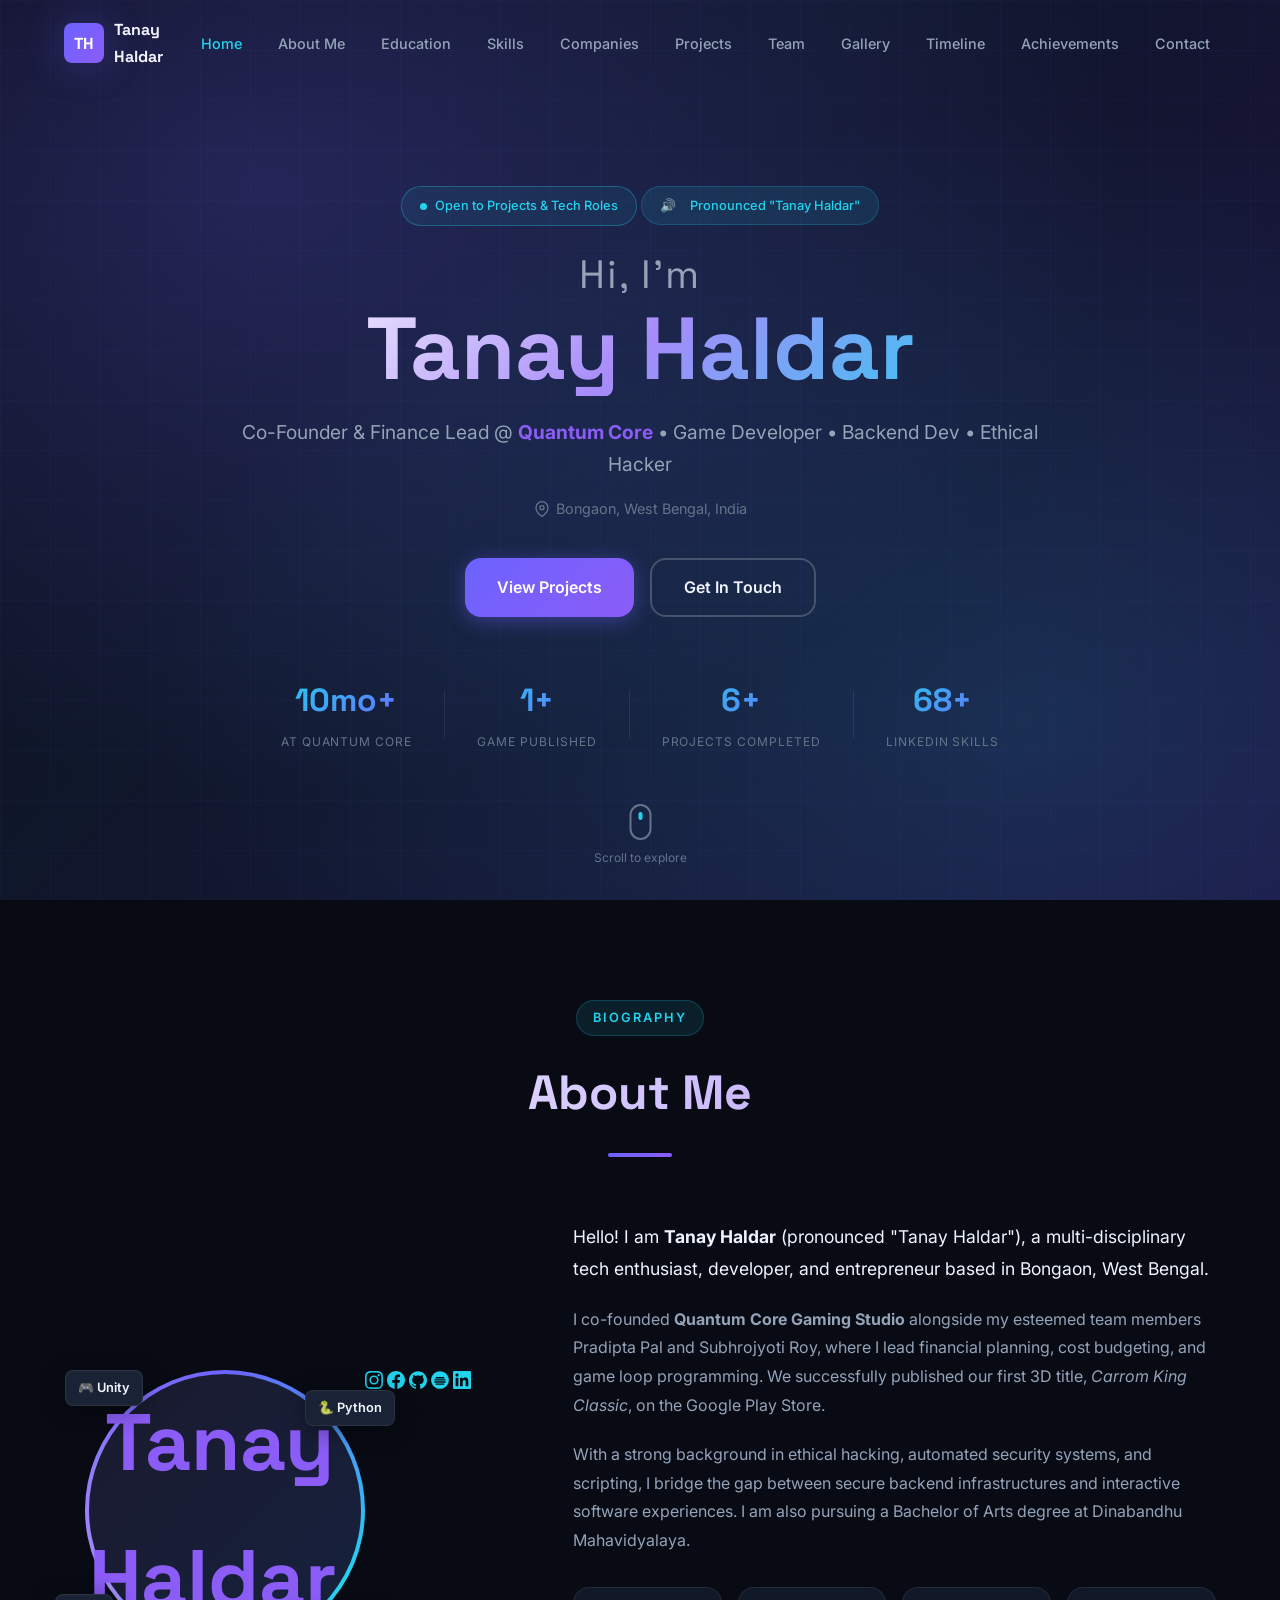
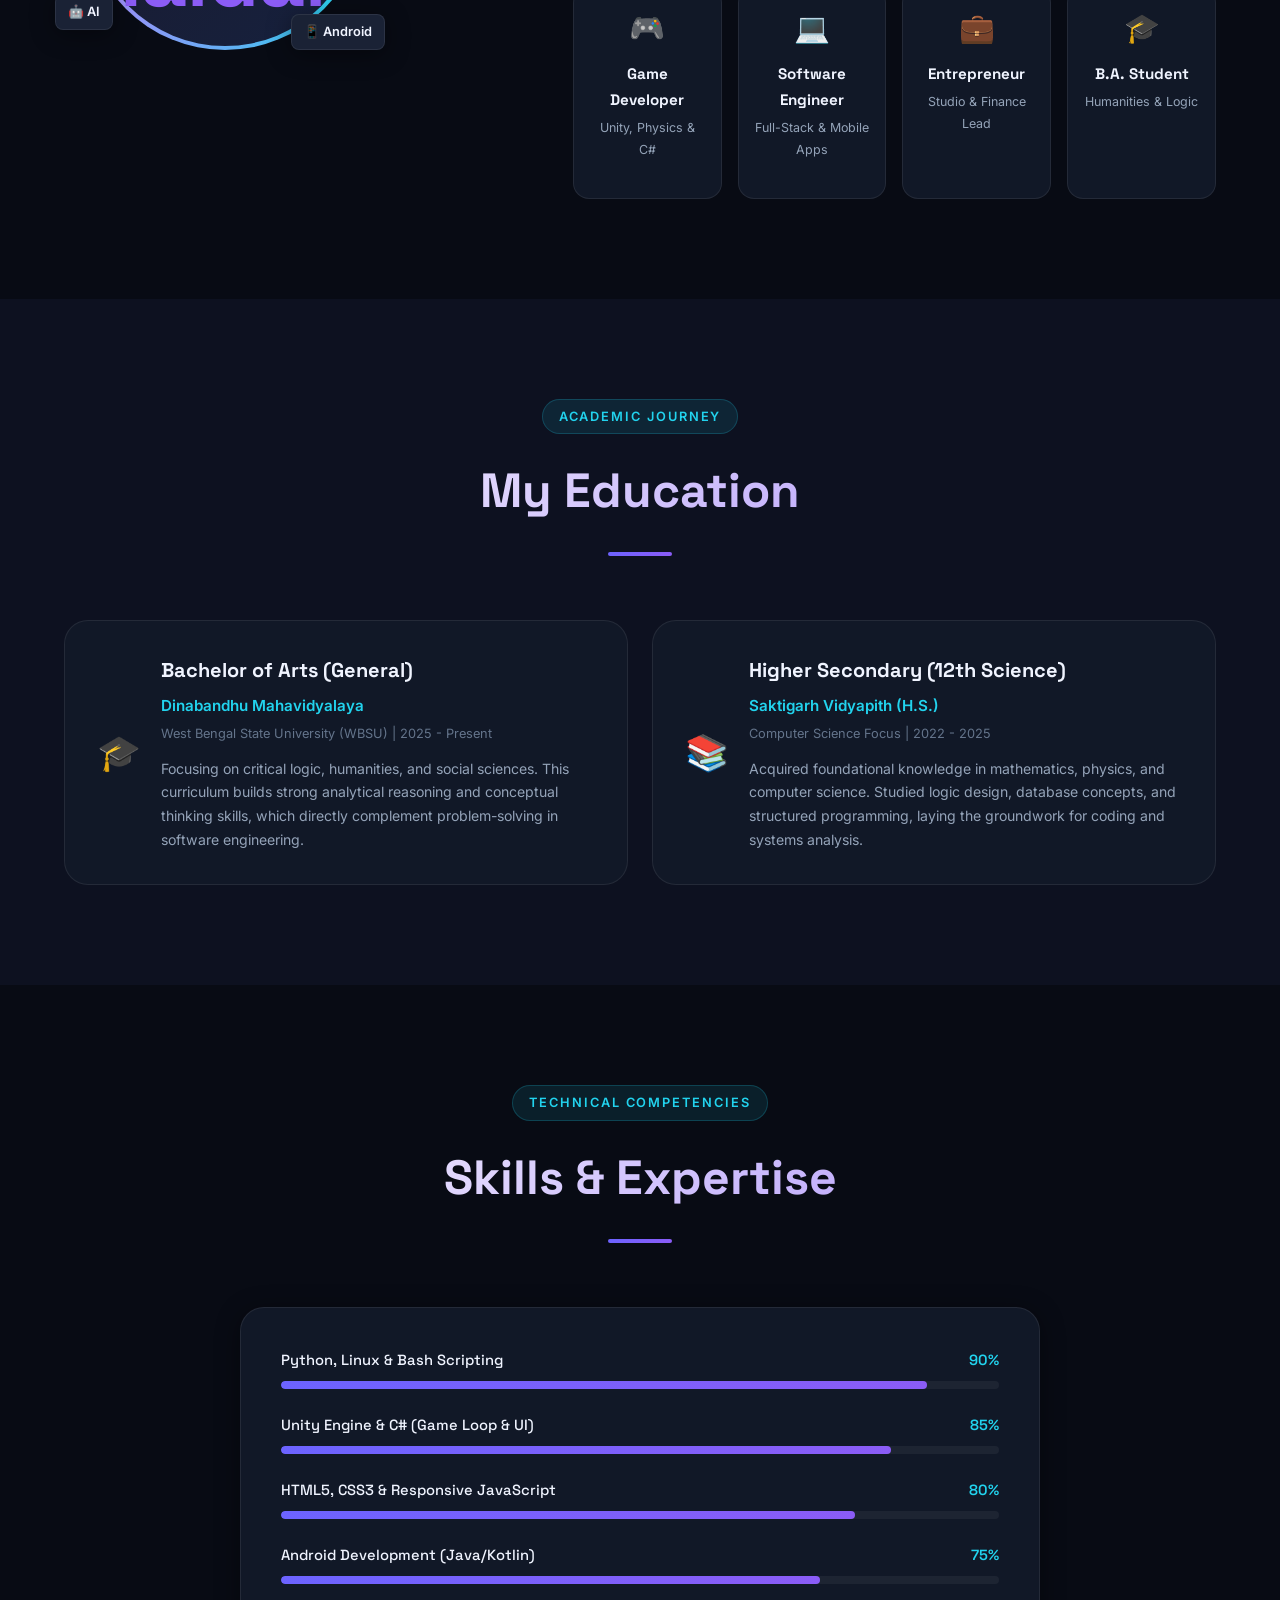
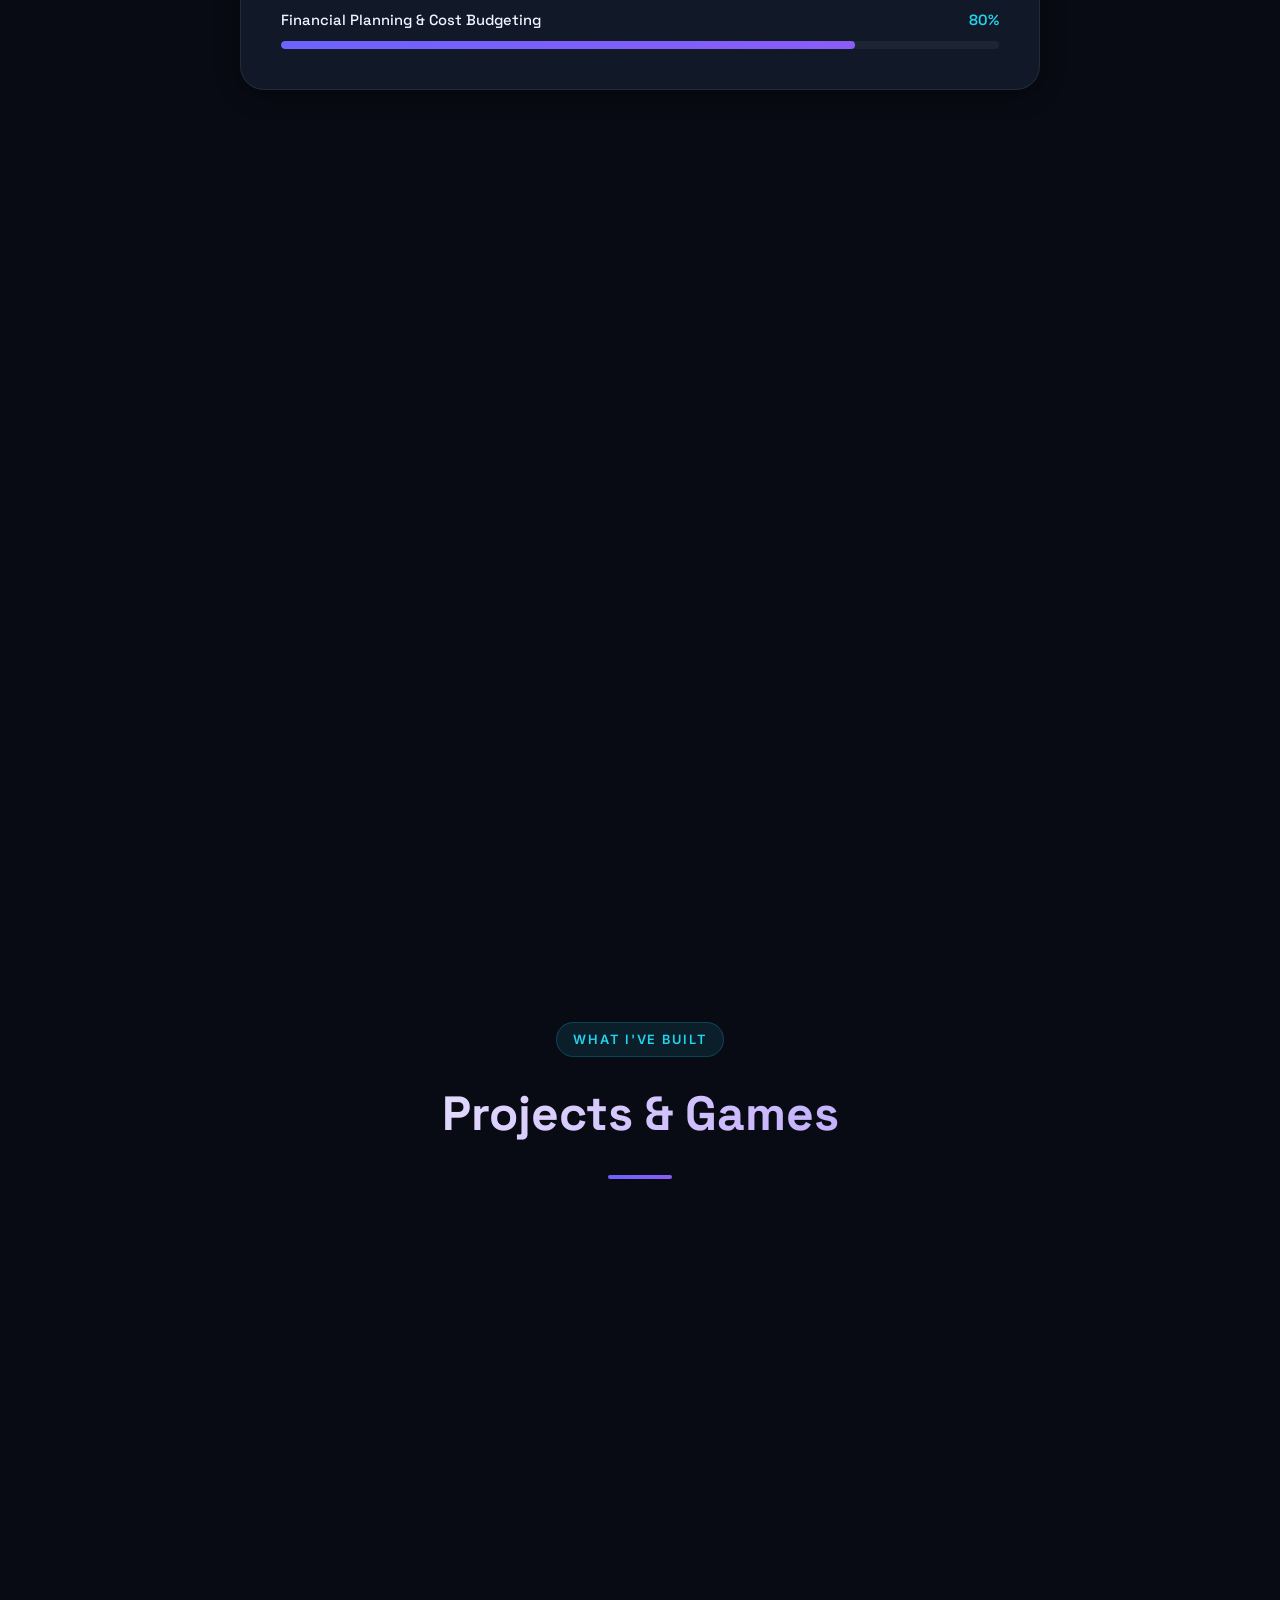
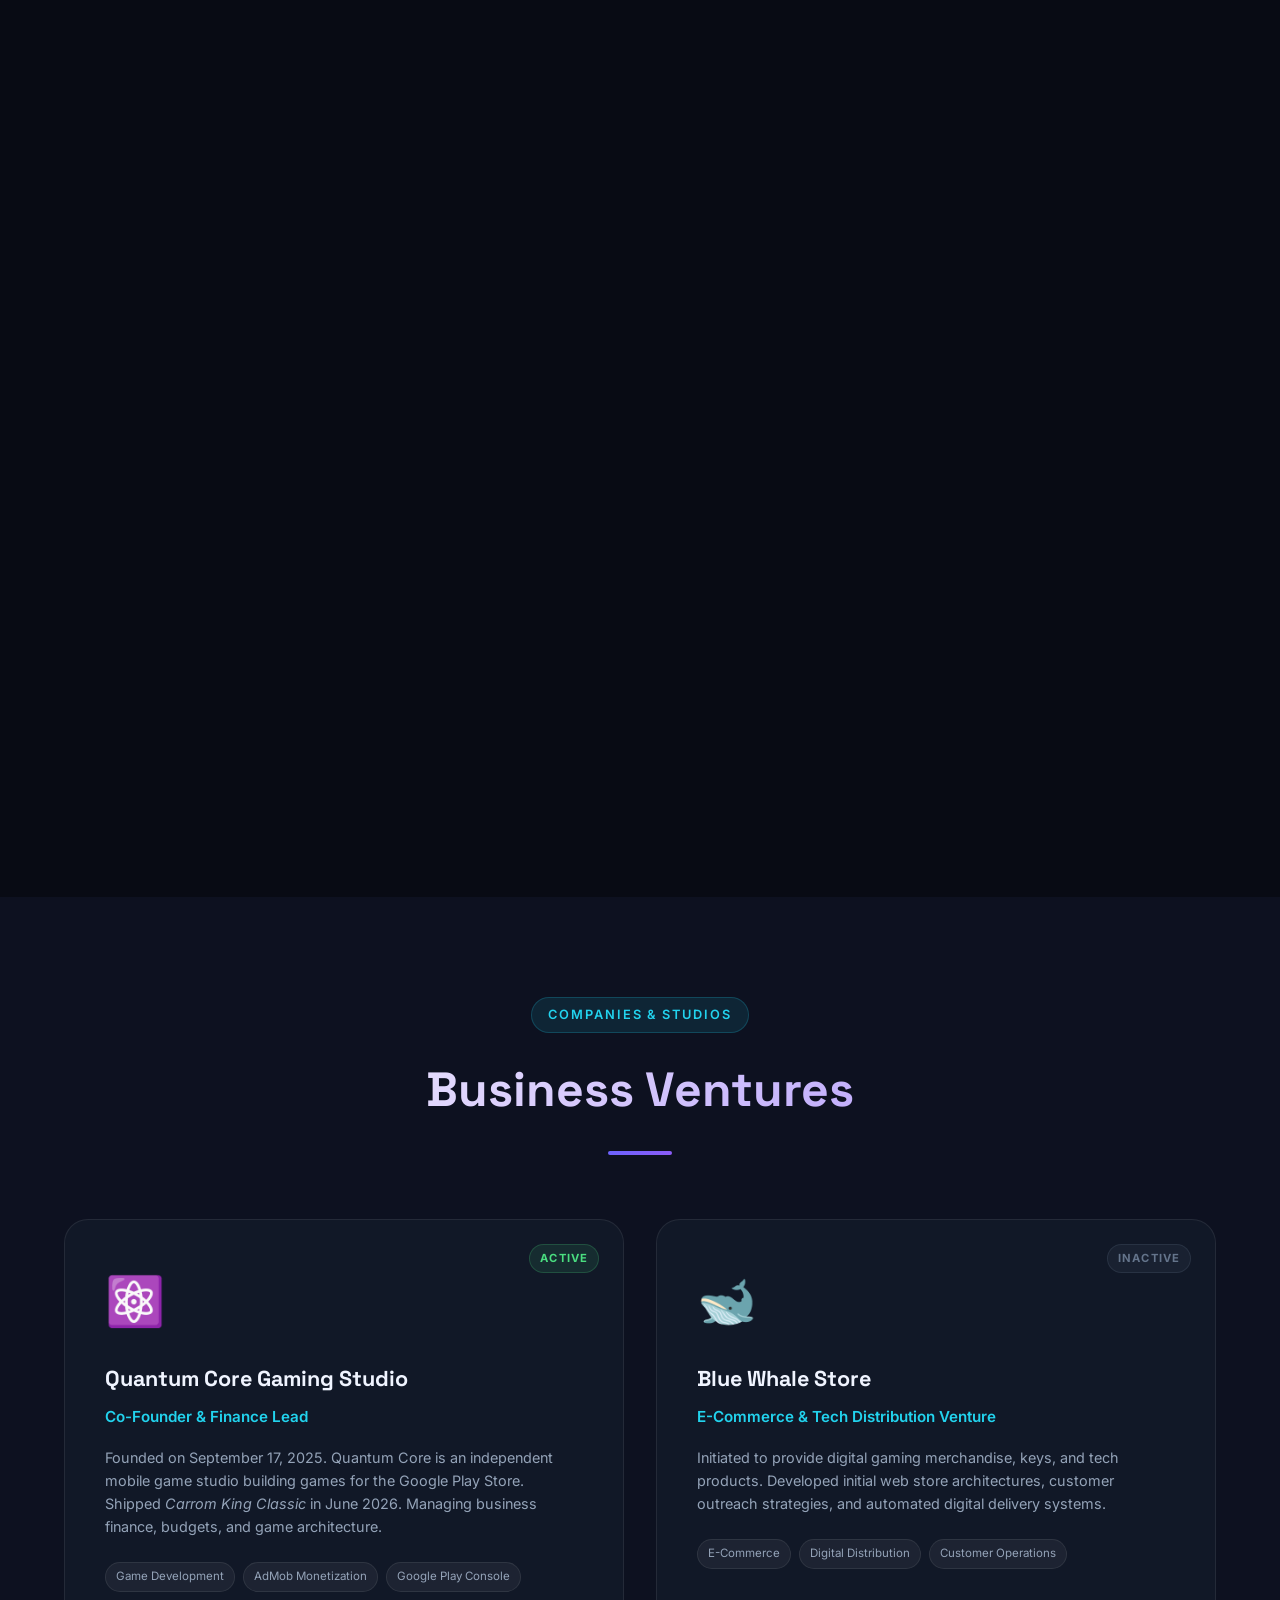
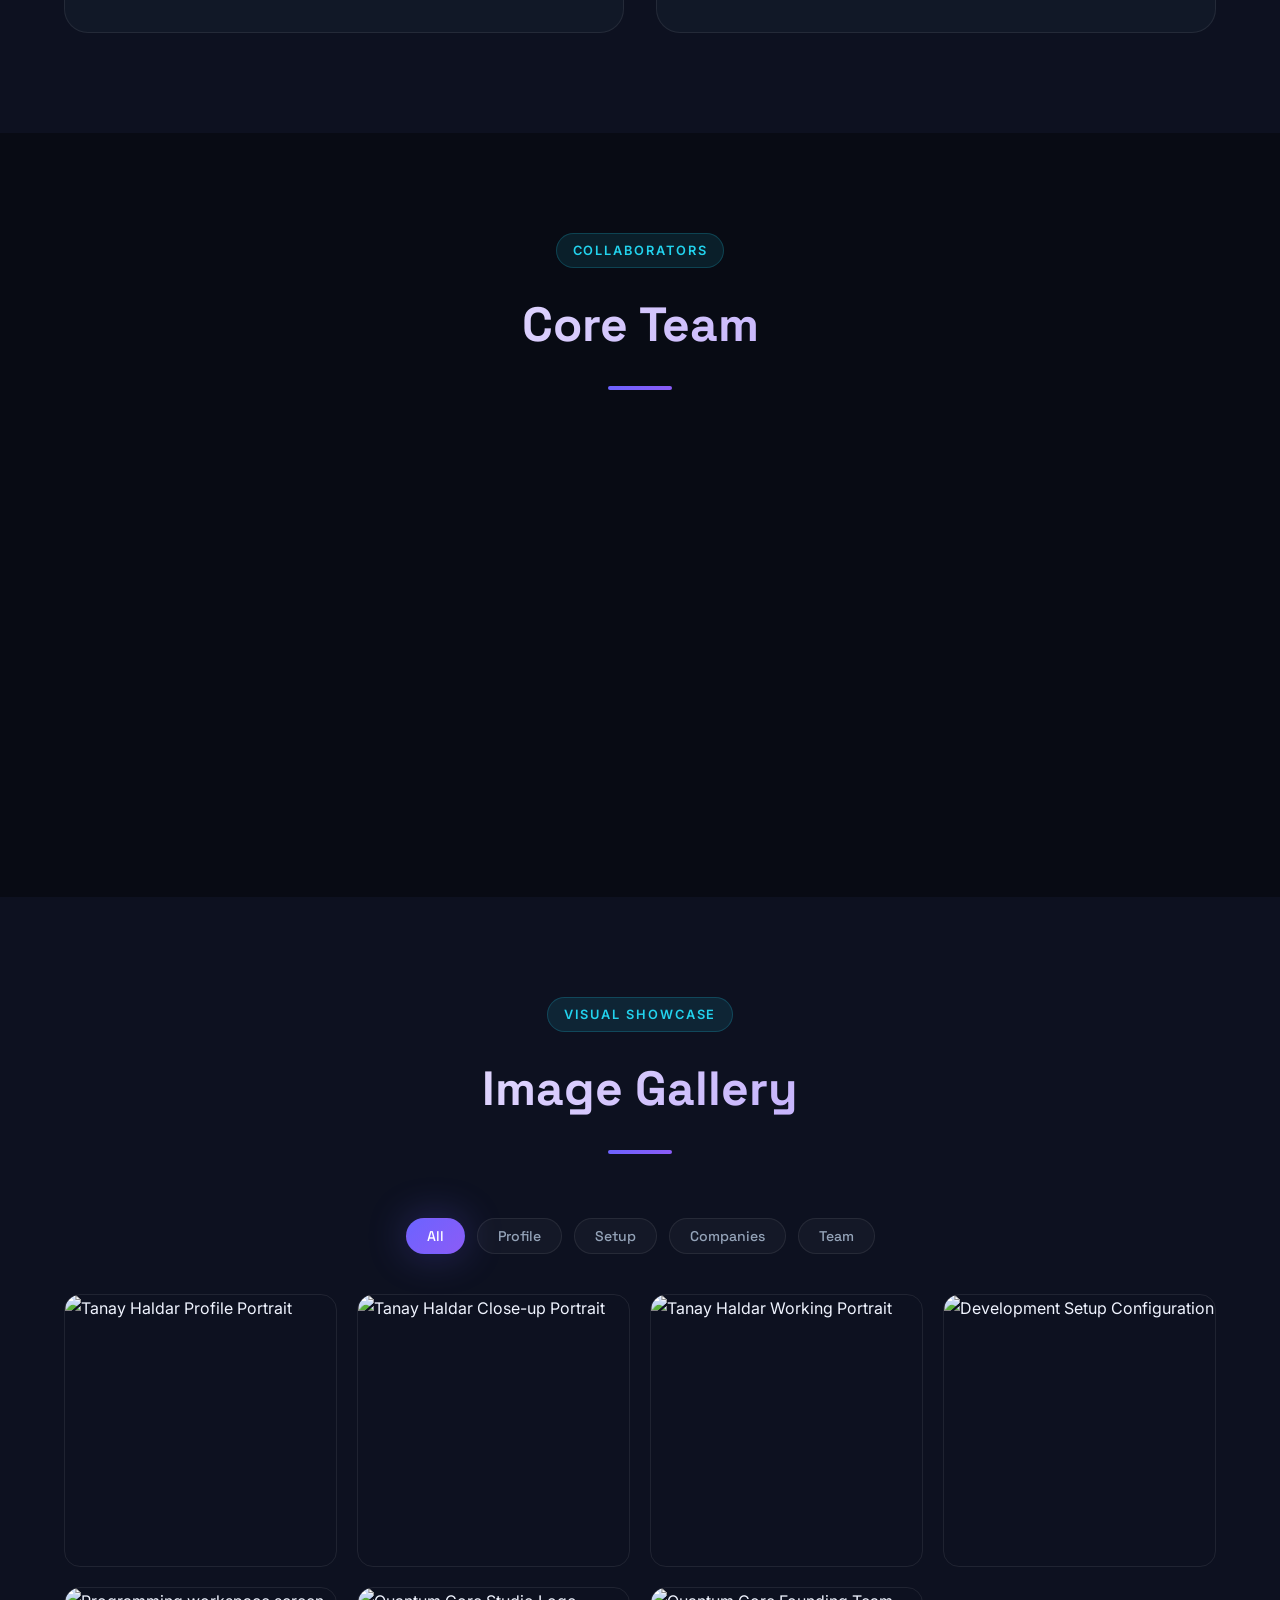
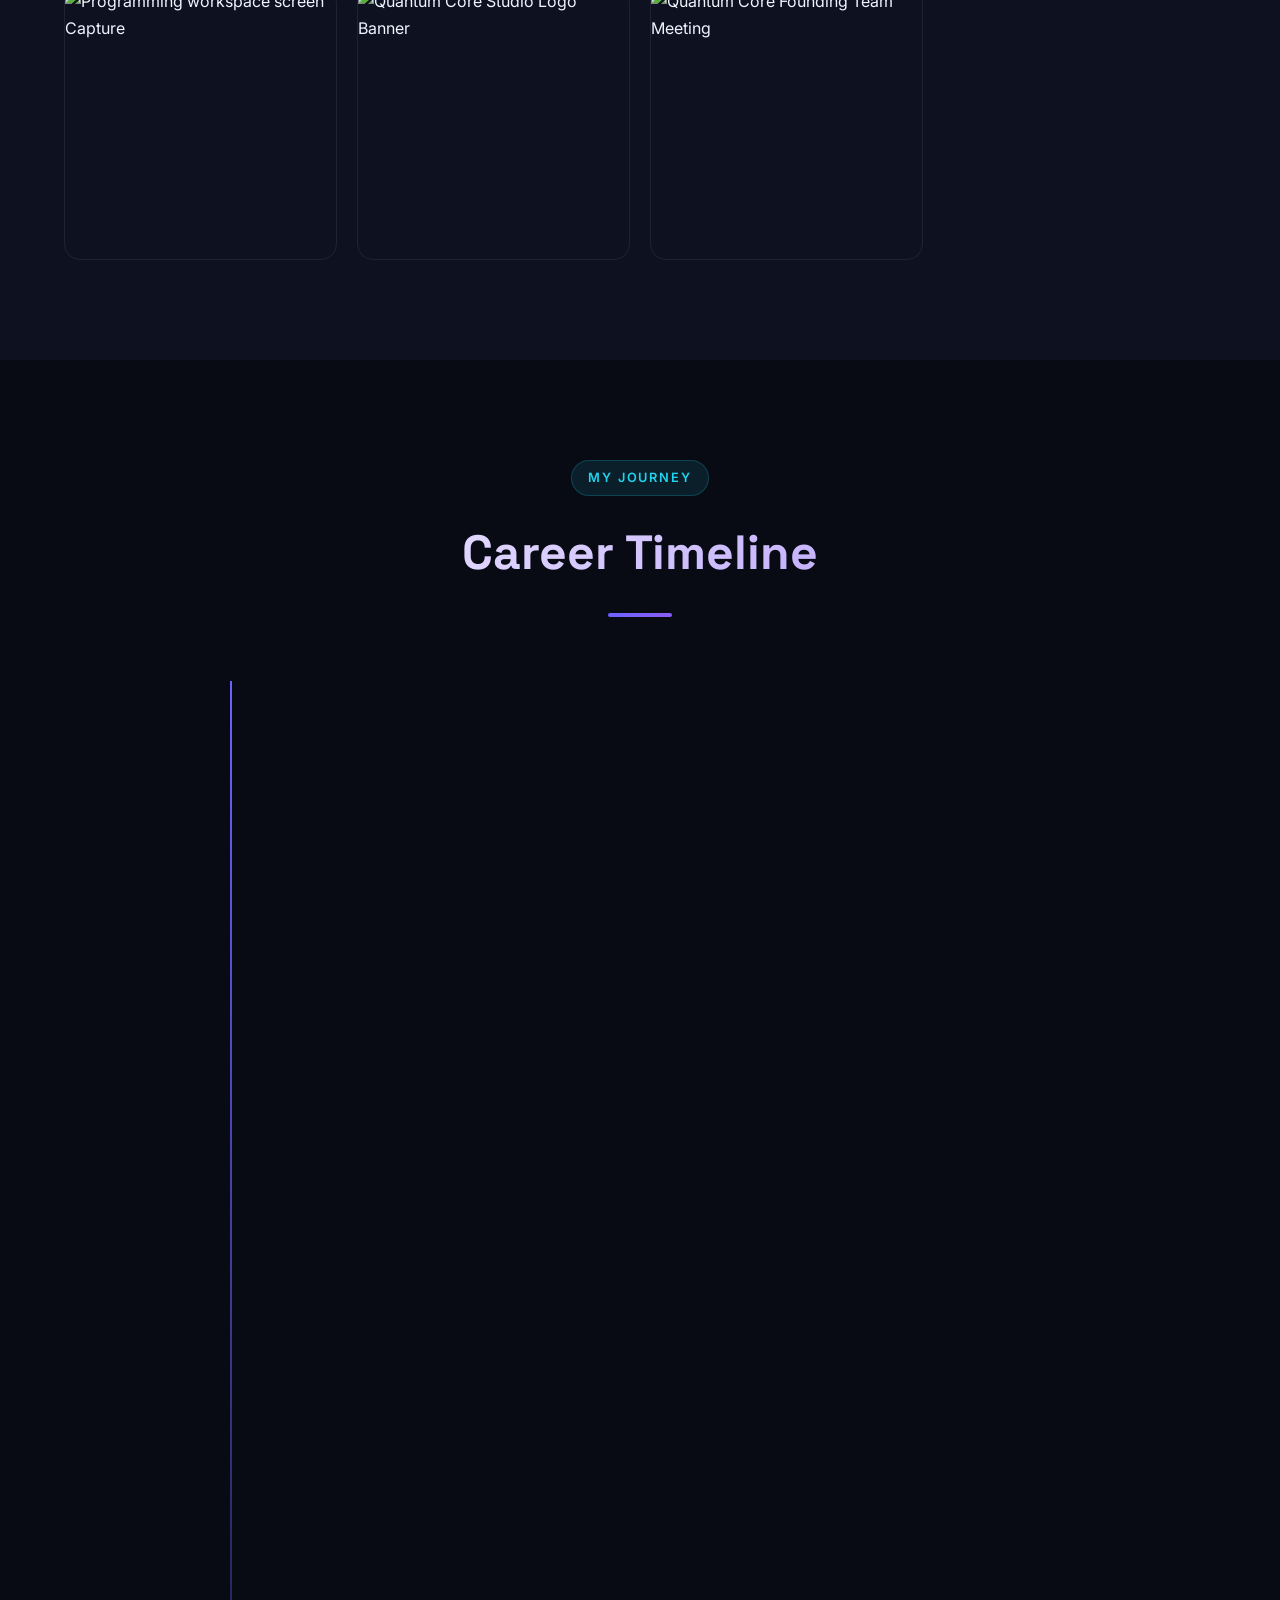
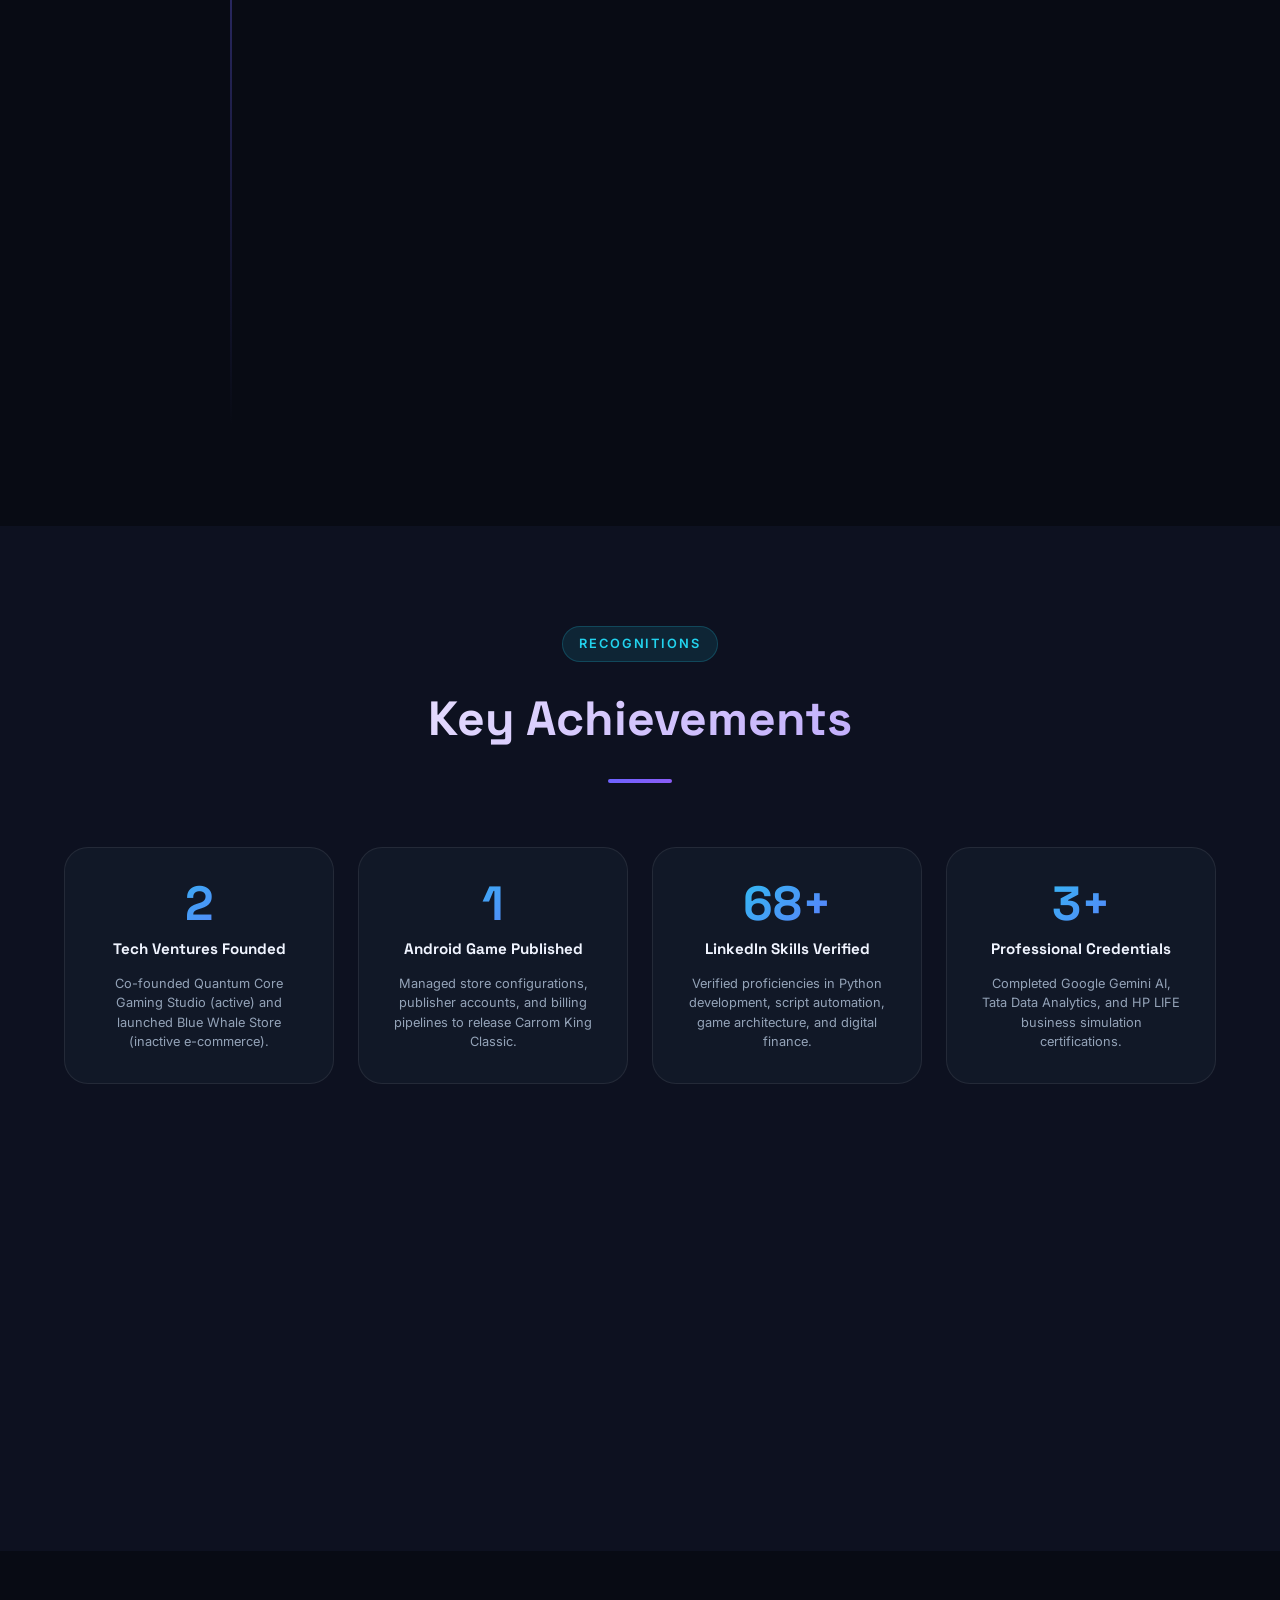
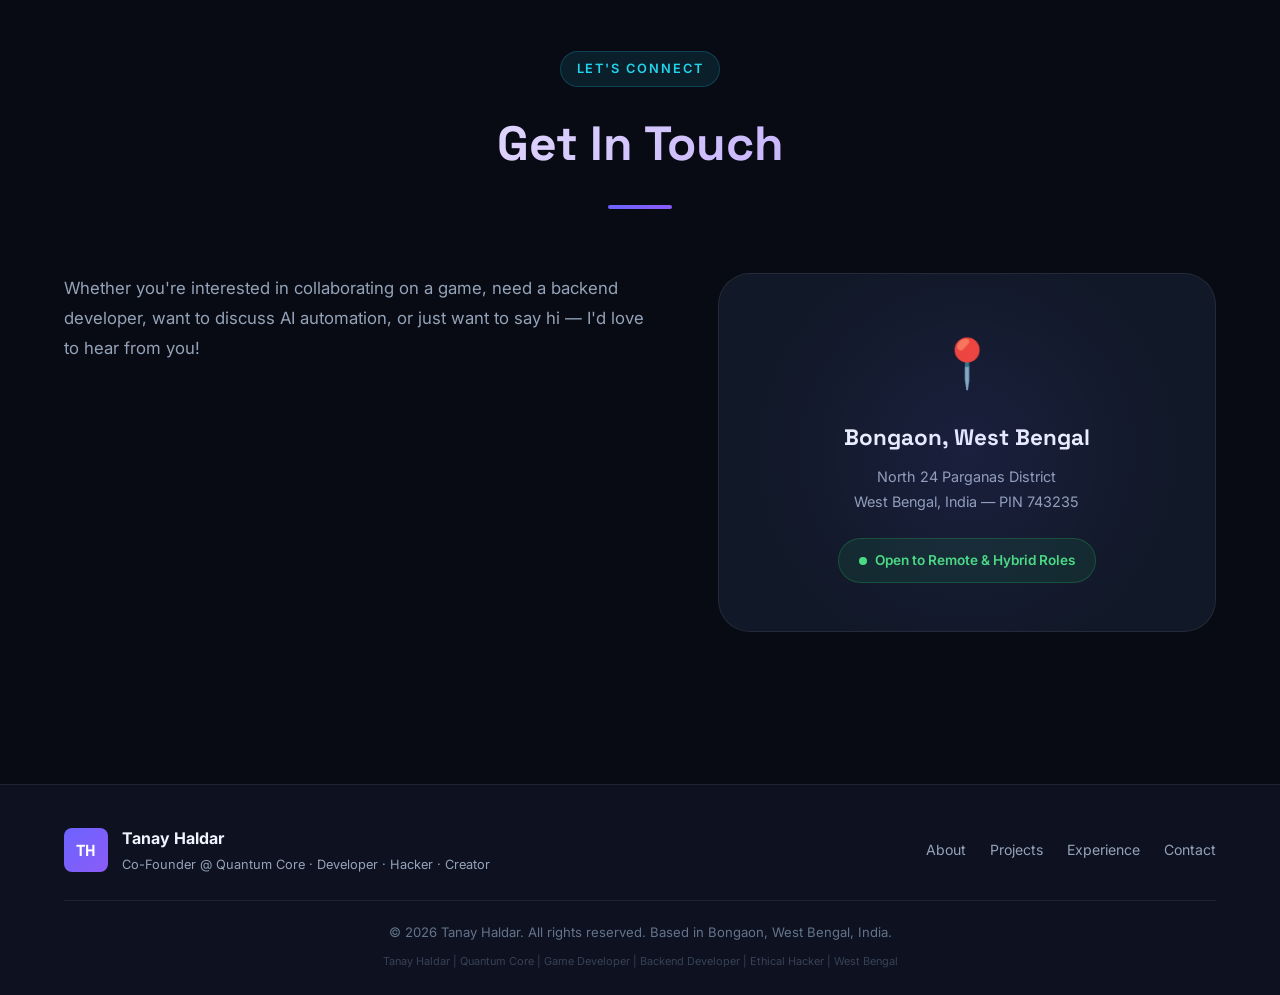
==== commit 2f0f6a4f: "Redesign portfolio: add education grid, technical competencies progress bars, business ventures, cor" ====
--- a/index.html
+++ b/index.html
@@ -1,143 +1,5 @@
 <!DOCTYPE html>
 <html lang="en">
-<<<<<<< HEAD
-
-<head>
-    <meta charset="UTF-8">
-    <meta name="viewport" content="width=device-width, initial-scale=1.0">
-    <title>CyberScribe</title>
-
-</head>
-<link rel="stylesheet" href="index.css">
-
-<body>
-    <header>
-        <div class="container">
-            <h1>CyberScribe</h1>
-            <nav>
-                <ul class="nav nav-underline">
-                    <li class="nav-item">
-                        <a class="nav-link active" aria-current="page" href="#">Home</a>
-                    </li>
-                    <li class="nav-item">
-                        <a class="nav-link" href="Programs.html">Programs</a>
-                    </li>
-                    <li class="nav-item">
-                        <a class="nav-link" href="Free Resources.html">Free Resources</a>
-                    </li>
-                    <li class="nav-item">
-                        <a class="nav-link" href="#">About</a>
-                    </li>
-                    <li class="nav-item">
-                        <a class="nav-link" href="#">Features</a>
-                    </li>
-                    <li class="nav-item">
-                        <a class="nav-link" href="contact.html">Contact</a>
-                    </li>
-
-                </ul>
-            </nav>
-        </div>
-    </header>
-    <section class="showcase">
-        <div class="container">
-            <h1>Welcome to My Project</h1>
-            <p>Explore the tools and scripts that showcase my hacking skills.</p>
-        </div>
-
-    </section>
-    <section class="content" id="about">
-        <div>
-            <h3
-                style="text-align: center; white-space: pre-wrap; transition-timing-function: ease; transition-duration: 0.9s; transition-delay: 0.35122s;">
-                The Journey of an Aspiring Ethical Hacker and Developer</h3>
-            <p style="text-align: justify; white-space: normal !important; transition-timing-function: ease; transition-duration: 0.9s; transition-delay: 0.365854s;"
-                class="preFade fadeIn">The world of technology is ever-evolving, and with it, the roles and skills
-                required to navigate this complex landscape are also in a state of flux. One such role that has gained
-                significant importance over the years is that of an ethical hacker—a specialist who uses their skills to
-                improve security by discovering vulnerabilities before malicious hackers can exploit them.
-                <br><br>
-                In this blog post, we delve into the journey of an aspiring ethical hacker who is also venturing into
-                the realm of development. This individual has already mastered the intricacies of C and C++, two
-                foundational programming languages that form the bedrock of many modern software applications. With a
-                solid understanding of these languages, they have laid a strong foundation for their future endeavors.
-                <br><br>
-                The learning process is ongoing, and our protagonist has also acquired proficiency in Python, a
-                versatile language known for its ease of use and wide range of applications. Their skill set is further
-                complemented by a deep familiarity with Linux—an operating system revered for its robustness and favored
-                by developers and security professionals alike. Exploring various distributions of Linux has not only
-                provided a broad understanding of the operating system's capabilities but also a versatility that is
-                invaluable in the field of cybersecurity.
-                <br><br>
-                Bash, the scripting language native to Linux, is another tool in their arsenal, allowing them to
-                automate tasks and streamline their workflow. However, for more complex scripting needs, they turn to
-                JavaScript, a language that powers the backend of countless web applications and services.
-                <br><br>
-                As a student in the 12th grade with a science stream, our ethical hacker is at a pivotal point in their
-                education, balancing the demands of their academic pursuits with their passion for technology. This
-                balance is crucial, as the theoretical knowledge gained from their science curriculum can provide a
-                unique perspective on problem-solving and analytical thinking—skills that are essential for both hacking
-                and development.
-                <br><br>
-                The journey of an ethical hacker is one of constant learning and adaptation. As they continue to hone
-                their skills and expand their knowledge, they stand ready to contribute to the backend development of
-                projects that require a keen eye for security and a skilled hand at coding. Their message is clear: if
-                you're in need of a backend developer with a strong ethical hacking background, they are eager and
-                prepared to join your team.
-                <br><br>
-                For those interested in pursuing a similar path, this story serves as a testament to the dedication and
-                diverse skill set required to succeed. It's a reminder that the journey is as important as the
-                destination and that each new language learned, each distribution explored, and each script written is a
-                step forward in the ever-progressing world of technology.
-            </p>
-        </div>
-        <div class="container">
-            <h2>About This Project</h2>
-            <p>This repository is a collection of my hacking tools and scripts. It demonstrates my expertise in
-                penetration testing, security analysis, and automation of various hacking tasks.</p>
-        </div>
-    </section>
-    <section class="content" id="features">
-        <div class="container">
-            <h2>Features</h2>
-            <ul>
-                <li>Advanced Hacking Tools</li>
-                <li>Custom Scripts</li>
-                <li>Detailed Documentation</li>
-            </ul>
-        </div>
-    </section>
-    <div class="slider">
-        <h2>Inspiring Quotes.</h2>
-        <div class="quote-container">
-            <div class="quote active">
-                <img src="https://avatars.githubusercontent.com/u/1024025?v=4" alt="Linus Torvalds" class="quote-img">
-                <p class="quote-text">"See, you not only have to be a good coder to create system like Linux, you have
-                    to be a sneaky bastard too."</p>
-                <p class="quote-author">by Linus Torvalds</p>
-            </div>
-            <div class="quote active">
-                <img src="https://scontent.fccu5-1.fna.fbcdn.net/v/t39.30808-6/452952514_122104796300435835_4354281417214067171_n.jpg?_nc_cat=108&ccb=1-7&_nc_sid=6ee11a&_nc_ohc=ueA0EiCXCQAQ7kNvgHB3eoC&_nc_zt=23&_nc_ht=scontent.fccu5-1.fna&_nc_gid=Ae9uD0yewHUKe36R2n9a45B&oh=00_AYBywE0bIlYHZZpN8VIN8OJPY-B9wI3RdhiyQhruzE8TNA&oe=671C1832"
-                    alt="Linus Torvalds" class="quote-img">
-                <p class="quote-text">"If you're changing the world, you're working on important things.
-                    You're excited to get up in the morning."</p>
-                <p class="quote-author">by Larry Page</p>
-            </div>
-        </div>
-        <button class="prev" onclick="prevQuote()">&#10094;</button>
-        <button class="next" onclick="nextQuote()">&#10095;</button>
-    </div>
-    <footer>
-        <p>Contact me at <a href="mailto:haldarpolly2003@gmail.com">haldarpolly2003@gmail.com</a></p>
-        <strong>Questions?</strong>
-
-
-    </footer>
-    <script src="script.js"></script>
-</body>
-
-
-=======
 <head>
   <meta charset="UTF-8">
   <meta name="viewport" content="width=device-width, initial-scale=1.0">
@@ -267,12 +129,17 @@
         <span class="logo-full">Tanay Haldar</span>
       </a>
       <ul class="nav-links" role="list">
-        <li><a href="#about" id="nav-about">About</a></li>
-        <li><a href="#skills" id="nav-skills">Skills</a></li>
-        <li><a href="#projects" id="nav-projects">Projects</a></li>
-        <li><a href="#experience" id="nav-experience">Experience</a></li>
-        <li><a href="#certifications" id="nav-certs">Certifications</a></li>
-        <li><a href="#contact" id="nav-contact">Contact</a></li>
+        <li><a href="#home">Home</a></li>
+        <li><a href="#about">About Me</a></li>
+        <li><a href="#education">Education</a></li>
+        <li><a href="#skills">Skills</a></li>
+        <li><a href="#companies">Companies</a></li>
+        <li><a href="#projects">Projects</a></li>
+        <li><a href="#team">Team</a></li>
+        <li><a href="#gallery">Gallery</a></li>
+        <li><a href="#timeline">Timeline</a></li>
+        <li><a href="#achievements">Achievements</a></li>
+        <li><a href="#contact">Contact</a></li>
       </ul>
       <button class="menu-toggle" id="menuToggle" aria-label="Toggle navigation menu" aria-expanded="false">
         <span></span><span></span><span></span>
@@ -285,9 +152,15 @@
     <div class="hero-bg"></div>
     <div class="hero-particles" id="particles"></div>
     <div class="hero-content">
-      <div class="hero-badge">
-        <span class="badge-dot"></span>
-        Available for Opportunities
+      <div class="hero-badges-row">
+        <div class="hero-badge badge-work">
+          <span class="badge-dot"></span>
+          Open to Projects &amp; Tech Roles
+        </div>
+        <div class="hero-badge badge-pronounce">
+          <span class="badge-icon">🔊</span>
+          Pronounced "Tanay Haldar"
+        </div>
       </div>
       <h1 class="hero-title">
         <span class="greeting">Hi, I'm</span>
@@ -307,17 +180,22 @@
       </div>
       <div class="hero-stats">
         <div class="stat-item">
+          <span class="stat-number">10mo+</span>
+          <span class="stat-label">at Quantum Core</span>
+        </div>
+        <div class="stat-divider"></div>
+        <div class="stat-item">
           <span class="stat-number">1+</span>
           <span class="stat-label">Game Published</span>
         </div>
         <div class="stat-divider"></div>
         <div class="stat-item">
-          <span class="stat-number">10mo</span>
-          <span class="stat-label">at Quantum Core</span>
+          <span class="stat-number">6+</span>
+          <span class="stat-label">Projects Completed</span>
         </div>
         <div class="stat-divider"></div>
         <div class="stat-item">
-          <span class="stat-number">68</span>
+          <span class="stat-number">68+</span>
           <span class="stat-label">LinkedIn Skills</span>
         </div>
       </div>
@@ -334,8 +212,8 @@
   <section id="about" class="section" aria-labelledby="about-heading">
     <div class="container">
       <div class="section-header">
-        <span class="section-label">Who Am I</span>
-        <h2 id="about-heading">About Tanay Haldar</h2>
+        <span class="section-label">Biography</span>
+        <h2 id="about-heading">About Me</h2>
         <div class="header-line"></div>
       </div>
       <div class="about-grid">
@@ -343,7 +221,7 @@
           <div class="about-card-3d">
             <div class="profile-ring">
               <div class="profile-avatar">
-                <span>TH</span>
+                <img src="avatar.jpg" alt="Tanay Haldar — Co-Founder of Quantum Core, Game Developer, Bongaon West Bengal" width="272" height="272" loading="eager">
               </div>
             </div>
             <div class="floating-badges">
@@ -353,52 +231,91 @@
               <div class="float-badge badge-android">📱 Android</div>
             </div>
           </div>
+          <div class="about-social-links">
+            <a href="https://www.instagram.com/tanay.img/" target="_blank" rel="noopener noreferrer" class="about-social-btn" id="about-instagram" aria-label="Tanay Haldar on Instagram">
+              <svg xmlns="http://www.w3.org/2000/svg" width="18" height="18" viewBox="0 0 24 24" fill="currentColor"><path d="M12 2.163c3.204 0 3.584.012 4.85.07 3.252.148 4.771 1.691 4.919 4.919.058 1.265.069 1.645.069 4.849 0 3.205-.012 3.584-.069 4.849-.149 3.225-1.664 4.771-4.919 4.919-1.266.058-1.644.07-4.85.07-3.204 0-3.584-.012-4.849-.07-3.26-.149-4.771-1.699-4.919-4.92-.058-1.265-.07-1.644-.07-4.849 0-3.204.013-3.583.07-4.849.149-3.227 1.664-4.771 4.919-4.919 1.266-.057 1.645-.069 4.849-.069zM12 0C8.741 0 8.333.014 7.053.072 2.695.272.273 2.69.073 7.052.014 8.333 0 8.741 0 12c0 3.259.014 3.668.072 4.948.2 4.358 2.618 6.78 6.98 6.98C8.333 23.986 8.741 24 12 24c3.259 0 3.668-.014 4.948-.072 4.354-.2 6.782-2.618 6.979-6.98.059-1.28.073-1.689.073-4.948 0-3.259-.014-3.667-.072-4.947-.196-4.354-2.617-6.78-6.979-6.98C15.668.014 15.259 0 12 0zm0 5.838a6.162 6.162 0 1 0 0 12.324 6.162 6.162 0 0 0 0-12.324zM12 16a4 4 0 1 1 0-8 4 4 0 0 1 0 8zm6.406-11.845a1.44 1.44 0 1 0 0 2.881 1.44 1.44 0 0 0 0-2.881z"/></svg>
+            </a>
+            <a href="https://www.facebook.com/tanay.h.2025" target="_blank" rel="noopener noreferrer" class="about-social-btn" id="about-facebook" aria-label="Tanay Haldar on Facebook">
+              <svg xmlns="http://www.w3.org/2000/svg" width="18" height="18" viewBox="0 0 24 24" fill="currentColor"><path d="M24 12.073c0-6.627-5.373-12-12-12s-12 5.373-12 12c0 5.99 4.388 10.954 10.125 11.854v-8.385H7.078v-3.47h3.047V9.43c0-3.007 1.792-4.669 4.533-4.669 1.312 0 2.686.235 2.686.235v2.953H15.83c-1.491 0-1.956.925-1.956 1.874v2.25h3.328l-.532 3.47h-2.796v8.385C19.612 23.027 24 18.062 24 12.073z"/></svg>
+            </a>
+            <a href="https://github.com/AciD-sEc" target="_blank" rel="noopener noreferrer" class="about-social-btn" id="about-github" aria-label="Tanay Haldar on GitHub">
+              <svg xmlns="http://www.w3.org/2000/svg" width="18" height="18" viewBox="0 0 24 24" fill="currentColor"><path d="M12 .297c-6.63 0-12 5.373-12 12 0 5.303 3.438 9.8 8.205 11.385.6.113.82-.258.82-.577 0-.285-.01-1.04-.015-2.04-3.338.724-4.042-1.61-4.042-1.61C4.422 18.07 3.633 17.7 3.633 17.7c-1.087-.744.084-.729.084-.729 1.205.084 1.838 1.236 1.838 1.236 1.07 1.835 2.809 1.305 3.495.998.108-.776.417-1.305.76-1.605-2.665-.3-5.466-1.332-5.466-5.93 0-1.31.465-2.38 1.235-3.22-.135-.303-.54-1.523.105-3.176 0 0 1.005-.322 3.3 1.23.96-.267 1.98-.399 3-.405 1.02.006 2.04.138 3 .405 2.28-1.552 3.285-1.23 3.285-1.23.645 1.653.24 2.873.12 3.176.765.84 1.23 1.91 1.23 3.22 0 4.61-2.805 5.625-5.475 5.92.42.36.81 1.096.81 2.22 0 1.606-.015 2.896-.015 3.286 0 .315.21.69.825.57C20.565 22.092 24 17.592 24 12.297c0-6.627-5.373-12-12-12"/></svg>
+            </a>
+            <a href="https://archive.org/details/@tanay_haldar/uploads" target="_blank" rel="noopener noreferrer" class="about-social-btn" id="about-archive" aria-label="Tanay Haldar on Internet Archive">
+              <svg xmlns="http://www.w3.org/2000/svg" width="18" height="18" viewBox="0 0 24 24" fill="currentColor"><path d="M23.832 12c0 6.534-5.298 11.832-11.832 11.832C5.466 23.832.168 18.534.168 12 .168 5.466 5.466.168 12 .168c6.534 0 11.832 5.298 11.832 11.832zm-4.464-1.008H4.632v1.68h14.736V10.992zm-1.68-2.832H6.312v1.68h11.376V8.16zm1.68 5.664H4.632v1.68h14.736v-1.68zm-1.68 2.832H6.312v1.68h11.376v-1.68z"/></svg>
+            </a>
+            <a href="https://www.linkedin.com/in/tanayhalda-r" target="_blank" rel="noopener noreferrer" class="about-social-btn" id="about-linkedin-2" aria-label="Tanay Haldar on LinkedIn">
+              <svg xmlns="http://www.w3.org/2000/svg" width="18" height="18" viewBox="0 0 24 24" fill="currentColor"><path d="M20.447 20.452h-3.554v-5.569c0-1.328-.027-3.037-1.852-3.037-1.853 0-2.136 1.445-2.136 2.939v5.667H9.351V9h3.414v1.561h.046c.477-.9 1.637-1.85 3.37-1.85 3.601 0 4.267 2.37 4.267 5.455v6.286zM5.337 7.433a2.062 2.062 0 0 1-2.063-2.065 2.064 2.064 0 1 1 2.063 2.065zm1.782 13.019H3.555V9h3.564v11.452zM22.225 0H1.771C.792 0 0 .774 0 1.729v20.542C0 23.227.792 24 1.771 24h20.451C23.2 24 24 23.227 24 22.271V1.729C24 .774 23.2 0 22.222 0h.003z"/></svg>
+            </a>
+          </div>
         </div>
         <div class="about-text">
           <p class="about-intro">
-            I'm a <strong>20-year-old developer, entrepreneur, and tech innovator</strong> based in Bongaon,
-            West Bengal, India. I co-founded <strong>Quantum Core</strong> — an indie mobile game studio —
-            and shipped our first title <em>Carrom King Classic</em> to the Google Play Store in June 2026.
+            Hello! I am <strong>Tanay Haldar</strong> (pronounced "Tanay Haldar"), a multi-disciplinary tech enthusiast, developer, and entrepreneur based in Bongaon, West Bengal.
           </p>
           <p>
-            My journey blends the creativity of game design with the precision of backend engineering and the
-            vigilance of ethical hacking. I'm deeply passionate about building end-to-end systems — from
-            Android games and automation pipelines to AI-powered content tools.
+            I co-founded <strong>Quantum Core Gaming Studio</strong> alongside my esteemed team members Pradipta Pal and Subhrojyoti Roy, where I lead financial planning, cost budgeting, and game loop programming. We successfully published our first 3D title, <em>Carrom King Classic</em>, on the Google Play Store.
           </p>
           <p>
-            Currently pursuing a <strong>Bachelor of Arts (General)</strong> at Dinabandhu Mahavidyalaya
-            (West Bengal State University), I also have a parallel drive toward Computer Applications and
-            continuously level up through certifications, open-source work, and competitive exam prep (RRB Group D).
+            With a strong background in ethical hacking, automated security systems, and scripting, I bridge the gap between secure backend infrastructures and interactive software experiences. I am also pursuing a Bachelor of Arts degree at Dinabandhu Mahavidyalaya.
           </p>
-          <div class="about-details">
-            <div class="detail-item">
-              <span class="detail-icon">🎓</span>
-              <div>
-                <strong>Dinabandhu Mahavidyalaya</strong>
-                <span>BA General — Philosophy, Political Science, Physical Ed.</span>
-              </div>
-            </div>
-            <div class="detail-item">
-              <span class="detail-icon">📍</span>
-              <div>
-                <strong>Bongaon, West Bengal</strong>
-                <span>North 24 Parganas, India (PIN: 743235)</span>
-              </div>
-            </div>
-            <div class="detail-item">
-              <span class="detail-icon">💼</span>
-              <div>
-                <strong>Open to Work</strong>
-                <span>Web Dev · Android Dev · Remote / Hybrid</span>
-              </div>
-            </div>
-            <div class="detail-item">
-              <span class="detail-icon">📧</span>
-              <div>
-                <strong>Email</strong>
-                <a href="mailto:haldarpolly2003@gmail.com">haldarpolly2003@gmail.com</a>
-              </div>
-            </div>
+          
+          <div class="about-role-badges">
+            <div class="about-role-card">
+              <span class="role-icon">🎮</span>
+              <h4>Game Developer</h4>
+              <p>Unity, Physics &amp; C#</p>
+            </div>
+            <div class="about-role-card">
+              <span class="role-icon">💻</span>
+              <h4>Software Engineer</h4>
+              <p>Full-Stack &amp; Mobile Apps</p>
+            </div>
+            <div class="about-role-card">
+              <span class="role-icon">💼</span>
+              <h4>Entrepreneur</h4>
+              <p>Studio &amp; Finance Lead</p>
+            </div>
+            <div class="about-role-card">
+              <span class="role-icon">🎓</span>
+              <h4>B.A. Student</h4>
+              <p>Humanities &amp; Logic</p>
+            </div>
+          </div>
+        </div>
+      </div>
+    </div>
+  </section>
+
+  <!-- ===== EDUCATION SECTION ===== -->
+  <section id="education" class="section section-dark" aria-labelledby="education-heading">
+    <div class="container">
+      <div class="section-header">
+        <span class="section-label">Academic Journey</span>
+        <h2 id="education-heading">My Education</h2>
+        <div class="header-line"></div>
+      </div>
+      <div class="education-grid">
+        <div class="education-card">
+          <div class="edu-icon">🎓</div>
+          <div class="edu-info">
+            <h3>Bachelor of Arts (General)</h3>
+            <p class="edu-institution">Dinabandhu Mahavidyalaya</p>
+            <p class="edu-meta">West Bengal State University (WBSU) | 2025 - Present</p>
+            <p class="edu-desc">
+              Focusing on critical logic, humanities, and social sciences. This curriculum builds strong analytical reasoning and conceptual thinking skills, which directly complement problem-solving in software engineering.
+            </p>
+          </div>
+        </div>
+        <div class="education-card">
+          <div class="edu-icon">📚</div>
+          <div class="edu-info">
+            <h3>Higher Secondary (12th Science)</h3>
+            <p class="edu-institution">Saktigarh Vidyapith (H.S.)</p>
+            <p class="edu-meta">Computer Science Focus | 2022 - 2025</p>
+            <p class="edu-desc">
+              Acquired foundational knowledge in mathematics, physics, and computer science. Studied logic design, database concepts, and structured programming, laying the groundwork for coding and systems analysis.
+            </p>
           </div>
         </div>
       </div>
@@ -406,15 +323,63 @@
   </section>
 
   <!-- ===== SKILLS SECTION ===== -->
-  <section id="skills" class="section section-dark" aria-labelledby="skills-heading">
+  <section id="skills" class="section" aria-labelledby="skills-heading">
     <div class="container">
       <div class="section-header">
-        <span class="section-label">What I Do</span>
-        <h2 id="skills-heading">Skills & Expertise</h2>
+        <span class="section-label">Technical Competencies</span>
+        <h2 id="skills-heading">Skills &amp; Expertise</h2>
         <div class="header-line"></div>
       </div>
+
+      <div class="competencies-container">
+        <div class="competency-item">
+          <div class="comp-info">
+            <span>Python, Linux &amp; Bash Scripting</span>
+            <span class="comp-percent">90%</span>
+          </div>
+          <div class="comp-bar-bg">
+            <div class="comp-bar-fill" data-width="90%" style="width: 0%"></div>
+          </div>
+        </div>
+        <div class="competency-item">
+          <div class="comp-info">
+            <span>Unity Engine &amp; C# (Game Loop &amp; UI)</span>
+            <span class="comp-percent">85%</span>
+          </div>
+          <div class="comp-bar-bg">
+            <div class="comp-bar-fill" data-width="85%" style="width: 0%"></div>
+          </div>
+        </div>
+        <div class="competency-item">
+          <div class="comp-info">
+            <span>HTML5, CSS3 &amp; Responsive JavaScript</span>
+            <span class="comp-percent">80%</span>
+          </div>
+          <div class="comp-bar-bg">
+            <div class="comp-bar-fill" data-width="80%" style="width: 0%"></div>
+          </div>
+        </div>
+        <div class="competency-item">
+          <div class="comp-info">
+            <span>Android Development (Java/Kotlin)</span>
+            <span class="comp-percent">75%</span>
+          </div>
+          <div class="comp-bar-bg">
+            <div class="comp-bar-fill" data-width="75%" style="width: 0%"></div>
+          </div>
+        </div>
+        <div class="competency-item">
+          <div class="comp-info">
+            <span>Financial Planning &amp; Cost Budgeting</span>
+            <span class="comp-percent">80%</span>
+          </div>
+          <div class="comp-bar-bg">
+            <div class="comp-bar-fill" data-width="80%" style="width: 0%"></div>
+          </div>
+        </div>
+      </div>
+
       <div class="skills-grid">
-
         <div class="skill-category" id="skill-game-dev">
           <div class="skill-cat-icon">🎮</div>
           <h3>Game Development</h3>
@@ -443,7 +408,7 @@
 
         <div class="skill-category" id="skill-ai">
           <div class="skill-cat-icon">🤖</div>
-          <h3>AI & Automation</h3>
+          <h3>AI &amp; Automation</h3>
           <ul class="skill-list">
             <li><span class="skill-tag">Gemini Flash API</span></li>
             <li><span class="skill-tag">Faster Whisper</span></li>
@@ -469,7 +434,7 @@
 
         <div class="skill-category" id="skill-video">
           <div class="skill-cat-icon">🎬</div>
-          <h3>Video & Content</h3>
+          <h3>Video &amp; Content</h3>
           <ul class="skill-list">
             <li><span class="skill-tag">Adobe Premiere Pro</span></li>
             <li><span class="skill-tag">YouTube Shorts</span></li>
@@ -482,7 +447,7 @@
 
         <div class="skill-category" id="skill-finance">
           <div class="skill-cat-icon">📊</div>
-          <h3>Business & Finance</h3>
+          <h3>Business &amp; Finance</h3>
           <ul class="skill-list">
             <li><span class="skill-tag">Budget Management</span></li>
             <li><span class="skill-tag">Financial Planning</span></li>
@@ -492,7 +457,6 @@
             <li><span class="skill-tag">Cost Planning</span></li>
           </ul>
         </div>
-
       </div>
     </div>
   </section>
@@ -603,96 +567,248 @@
     </div>
   </section>
 
-  <!-- ===== EXPERIENCE SECTION ===== -->
-  <section id="experience" class="section section-dark" aria-labelledby="experience-heading">
+  <!-- ===== COMPANIES SECTION ===== -->
+  <section id="companies" class="section section-dark" aria-labelledby="companies-heading">
+    <div class="container">
+      <div class="section-header">
+        <span class="section-label">Companies &amp; Studios</span>
+        <h2 id="companies-heading">Business Ventures</h2>
+        <div class="header-line"></div>
+      </div>
+      <div class="companies-grid">
+        <div class="company-card active-company">
+          <div class="company-status active">Active</div>
+          <div class="company-icon-large">⚛️</div>
+          <div class="company-info">
+            <h3>Quantum Core Gaming Studio</h3>
+            <p class="company-tagline">Co-Founder &amp; Finance Lead</p>
+            <p class="company-desc">
+              Founded on September 17, 2025. Quantum Core is an independent mobile game studio building games for the Google Play Store. Shipped <em>Carrom King Classic</em> in June 2026. Managing business finance, budgets, and game architecture.
+            </p>
+            <div class="company-badges">
+              <span>Game Development</span><span>AdMob Monetization</span><span>Google Play Console</span>
+            </div>
+          </div>
+        </div>
+        <div class="company-card inactive-company">
+          <div class="company-status inactive">Inactive</div>
+          <div class="company-icon-large">🐋</div>
+          <div class="company-info">
+            <h3>Blue Whale Store</h3>
+            <p class="company-tagline">E-Commerce &amp; Tech Distribution Venture</p>
+            <p class="company-desc">
+              Initiated to provide digital gaming merchandise, keys, and tech products. Developed initial web store architectures, customer outreach strategies, and automated digital delivery systems.
+            </p>
+            <div class="company-badges">
+              <span>E-Commerce</span><span>Digital Distribution</span><span>Customer Operations</span>
+            </div>
+          </div>
+        </div>
+      </div>
+    </div>
+  </section>
+
+  <!-- ===== TEAM SECTION ===== -->
+  <section id="team" class="section" aria-labelledby="team-heading">
+    <div class="container">
+      <div class="section-header">
+        <span class="section-label">Collaborators</span>
+        <h2 id="team-heading">Core Team</h2>
+        <div class="header-line"></div>
+      </div>
+      <div class="team-grid">
+        <div class="team-card hover-glow" id="team-member-tanay">
+          <div class="team-avatar-wrapper">
+            <img src="avatar.jpg" alt="Tanay Haldar" class="team-img-portrait">
+          </div>
+          <h3>Tanay Haldar</h3>
+          <p class="team-role">Founder &amp; Finance Lead</p>
+          <p class="team-specialty">Core game loop mechanics, Python automation, budget management.</p>
+        </div>
+        <div class="team-card hover-glow" id="team-member-pradipta">
+          <div class="team-avatar-wrapper">
+            <div class="team-avatar-placeholder">PP</div>
+          </div>
+          <h3>Pradipta Pal</h3>
+          <p class="team-role">Co-Founder &amp; Operations</p>
+          <p class="team-specialty">3D Shaders, Unity physics engine, e-commerce manager.</p>
+        </div>
+        <div class="team-card hover-glow" id="team-member-subhrojoti">
+          <div class="team-avatar-wrapper">
+            <div class="team-avatar-placeholder">SR</div>
+          </div>
+          <h3>Subhrojyoti Roy</h3>
+          <p class="team-role">Co-Founder &amp; Lead Tech Artist</p>
+          <p class="team-specialty">UI/UX assets, 3D modeling, lighting setup, design aesthetic lead.</p>
+        </div>
+      </div>
+    </div>
+  </section>
+
+  <!-- ===== GALLERY SECTION ===== -->
+  <section id="gallery" class="section section-dark" aria-labelledby="gallery-heading">
+    <div class="container">
+      <div class="section-header">
+        <span class="section-label">Visual Showcase</span>
+        <h2 id="gallery-heading">Image Gallery</h2>
+        <div class="header-line"></div>
+      </div>
+
+      <div class="gallery-filters">
+        <button class="gallery-filter-btn active" data-filter="all">All</button>
+        <button class="gallery-filter-btn" data-filter="profile">Profile</button>
+        <button class="gallery-filter-btn" data-filter="setup">Setup</button>
+        <button class="gallery-filter-btn" data-filter="companies">Companies</button>
+        <button class="gallery-filter-btn" data-filter="team">Team</button>
+      </div>
+
+      <div class="gallery-grid">
+        <div class="gallery-item" data-category="profile" data-src="avatar.jpg">
+          <img src="avatar.jpg" alt="Tanay Haldar Profile Portrait" loading="lazy">
+          <div class="gallery-item-overlay">
+            <span>Profile Portrait</span>
+          </div>
+        </div>
+        <div class="gallery-item" data-category="profile" data-src="2.jpg">
+          <img src="2.jpg" alt="Tanay Haldar Close-up Portrait" loading="lazy">
+          <div class="gallery-item-overlay">
+            <span>Tanay Haldar</span>
+          </div>
+        </div>
+        <div class="gallery-item" data-category="profile" data-src="1.jpg">
+          <img src="1.jpg" alt="Tanay Haldar Working Portrait" loading="lazy">
+          <div class="gallery-item-overlay">
+            <span>Workspace Snapshot</span>
+          </div>
+        </div>
+        <div class="gallery-item" data-category="setup" data-src="vlcsnap-2026-07-18-23h39m21s604.png">
+          <img src="vlcsnap-2026-07-18-23h39m21s604.png" alt="Development Setup Configuration" loading="lazy">
+          <div class="gallery-item-overlay">
+            <span>Development Rig</span>
+          </div>
+        </div>
+        <div class="gallery-item" data-category="setup" data-src="vlcsnap-2026-07-18-23h39m56s903.png">
+          <img src="vlcsnap-2026-07-18-23h39m56s903.png" alt="Programming workspace screen Capture" loading="lazy">
+          <div class="gallery-item-overlay">
+            <span>IDE Code Terminal</span>
+          </div>
+        </div>
+        <div class="gallery-item" data-category="companies" data-src="vlcsnap-2026-07-18-23h39m03s696.png">
+          <img src="vlcsnap-2026-07-18-23h39m03s696.png" alt="Quantum Core Studio Logo Banner" loading="lazy">
+          <div class="gallery-item-overlay">
+            <span>Quantum Core Brand</span>
+          </div>
+        </div>
+        <div class="gallery-item" data-category="team" data-src="vlcsnap-2026-07-18-23h39m10s919.png">
+          <img src="vlcsnap-2026-07-18-23h39m10s919.png" alt="Quantum Core Founding Team Meeting" loading="lazy">
+          <div class="gallery-item-overlay">
+            <span>Founding Team</span>
+          </div>
+        </div>
+      </div>
+    </div>
+
+    <!-- Lightbox Modal -->
+    <div id="lightboxModal" class="lightbox-modal" aria-hidden="true" role="dialog">
+      <span class="lightbox-close" id="lightboxClose">&times;</span>
+      <div class="lightbox-content-container">
+        <img class="lightbox-img" id="lightboxImg" alt="Lightbox High-res Image">
+        <p class="lightbox-caption" id="lightboxCaption"></p>
+      </div>
+      <button class="lightbox-prev" id="lightboxPrev" aria-label="Previous Image">&#10094;</button>
+      <button class="lightbox-next" id="lightboxNext" aria-label="Next Image">&#10095;</button>
+    </div>
+  </section>
+
+  <!-- ===== TIMELINE SECTION ===== -->
+  <section id="timeline" class="section" aria-labelledby="timeline-heading">
     <div class="container">
       <div class="section-header">
         <span class="section-label">My Journey</span>
-        <h2 id="experience-heading">Experience & Timeline</h2>
+        <h2 id="timeline-heading">Career Timeline</h2>
         <div class="header-line"></div>
       </div>
       <div class="timeline">
-
-        <div class="timeline-item" id="exp-quantum-core">
+        <div class="timeline-item">
           <div class="timeline-dot"></div>
           <div class="timeline-content">
-            <div class="timeline-period">Sep 2025 – Present · 10 months</div>
-            <h3>Co-Founder &amp; Finance Lead</h3>
-            <p class="timeline-company">
-              <span class="company-badge">🎮 Quantum Core</span> · Self-employed · Hybrid, Bongaon
-            </p>
-            <ul class="timeline-bullets">
-              <li>Co-founded Quantum Core, an indie mobile game studio building for Google Play.</li>
-              <li>Lead finance and business operations — budgeting, cost planning, and financial decision-making.</li>
-              <li>Launched first published title, <strong>Carrom King Classic</strong> (Jun 2026), including Play Store publishing, AdMob integration, and go-to-market planning.</li>
-              <li>Supporting development of upcoming titles: Car Parking Manager &amp; Tap Away Arrows.</li>
-              <li>Managing social media growth and influencer outreach for the studio.</li>
-            </ul>
-            <div class="timeline-skills">
-              <span>Financial Planning</span><span>Budget Management</span><span>Google Play</span><span>AdMob</span>
-            </div>
-          </div>
-        </div>
-
-        <div class="timeline-item" id="exp-security">
+            <div class="timeline-period">2022 - 2025</div>
+            <h3>Schooling &amp; Technology Foundation</h3>
+            <p class="timeline-company"><span class="company-badge">📚 Saktigarh Vidyapith (H.S.)</span></p>
+            <p>Completed higher secondary education in Bongaon with a primary focus on Computer Science, logic theory, and programming principles.</p>
+          </div>
+        </div>
+        <div class="timeline-item">
           <div class="timeline-dot"></div>
           <div class="timeline-content">
-            <div class="timeline-period">Freelance · Past</div>
-            <h3>Freelance Developer &amp; Security Specialist</h3>
-            <p class="timeline-company"><span class="company-badge">🔐 Independent</span> · Remote</p>
-            <ul class="timeline-bullets">
-              <li>Built automated network security analysis and reporting tools using Python, Bash, and Linux.</li>
-              <li>Deployed scalable backend systems on Google Cloud Compute Engine and App Engine.</li>
-              <li>Designed and deployed personal portfolio website using HTML, CSS, JavaScript, and GitHub Pages.</li>
-              <li>Delivered automation scripts and secure application setups for small businesses.</li>
-            </ul>
-            <div class="timeline-skills">
-              <span>Python</span><span>Bash</span><span>Linux</span><span>Google Cloud</span><span>Security</span>
-            </div>
-          </div>
-        </div>
-
-        <div class="timeline-item" id="exp-education">
+            <div class="timeline-period">Mid 2025</div>
+            <h3>E-Commerce &amp; Digital Distribution</h3>
+            <p class="timeline-company"><span class="company-badge">🐋 Blue Whale Store</span></p>
+            <p>Established Blue Whale Store, an e-commerce platform distributing gaming items and tech keys. Learned about user management, pricing logic, and online billing.</p>
+          </div>
+        </div>
+        <div class="timeline-item">
           <div class="timeline-dot"></div>
           <div class="timeline-content">
-            <div class="timeline-period">Jul 2025 – Present</div>
-            <h3>Bachelor of Arts (General)</h3>
-            <p class="timeline-company"><span class="company-badge">🎓 Dinabandhu Mahavidyalaya</span> · WBSU · Grade: A+</p>
-            <ul class="timeline-bullets">
-              <li>Subjects: Philosophy, Political Science, Physical Education.</li>
-              <li>Exploring future switch toward Computer Applications / BCA.</li>
-              <li>Parallel preparation for RRB Group D competitive examination.</li>
-            </ul>
-          </div>
-        </div>
-
-        <div class="timeline-item" id="exp-school">
+            <div class="timeline-period">July 2025</div>
+            <h3>University Enrollment</h3>
+            <p class="timeline-company"><span class="company-badge">🎓 Dinabandhu Mahavidyalaya</span></p>
+            <p>Enrolled in the B.A. General program to study critical philosophy, logic systems, and political structures to expand conceptual problem-solving limits.</p>
+          </div>
+        </div>
+        <div class="timeline-item">
           <div class="timeline-dot"></div>
           <div class="timeline-content">
-            <div class="timeline-period">2022 – 2025</div>
-            <h3>Higher Secondary (12th) — Computer Science</h3>
-            <p class="timeline-company"><span class="company-badge">📚 Saktigarh Vidyapith (H.S.)</span></p>
-            <ul class="timeline-bullets">
-              <li>Science stream with Computer Science specialization.</li>
-              <li>Built strong foundations in mathematics, physics, and programming.</li>
-            </ul>
-          </div>
-        </div>
-
-      </div>
-    </div>
-  </section>
-
-  <!-- ===== CERTIFICATIONS SECTION ===== -->
-  <section id="certifications" class="section" aria-labelledby="certs-heading">
+            <div class="timeline-period">September 2025</div>
+            <h3>Quantum Core Studio Founding</h3>
+            <p class="timeline-company"><span class="company-badge">🎮 Quantum Core Gaming Studio</span></p>
+            <p>Co-founded Quantum Core with Pradipta Pal and Subhrojyoti Roy. Took charge of budgets, AdMob revenue modeling, and game loop script automation.</p>
+          </div>
+        </div>
+        <div class="timeline-item">
+          <div class="timeline-dot"></div>
+          <div class="timeline-content">
+            <div class="timeline-period">June 2026</div>
+            <h3>Shaped First Shipped Title</h3>
+            <p class="timeline-company"><span class="company-badge">🟢 Play Store Live</span></p>
+            <p>Shipped <em>Carrom King Classic</em> to the Google Play Store with active AdMob and billing integrations, achieving a crucial indie game milestone.</p>
+          </div>
+        </div>
+      </div>
+    </div>
+  </section>
+
+  <!-- ===== ACHIEVEMENTS SECTION ===== -->
+  <section id="achievements" class="section section-dark" aria-labelledby="achievements-heading">
     <div class="container">
       <div class="section-header">
-        <span class="section-label">Credentials</span>
-        <h2 id="certs-heading">Certifications &amp; Achievements</h2>
+        <span class="section-label">Recognitions</span>
+        <h2 id="achievements-heading">Key Achievements</h2>
         <div class="header-line"></div>
       </div>
+      <div class="achievements-summary-grid">
+        <div class="achievement-card">
+          <div class="ach-num">2</div>
+          <div class="ach-label">Tech Ventures Founded</div>
+          <p class="ach-desc">Co-founded Quantum Core Gaming Studio (active) and launched Blue Whale Store (inactive e-commerce).</p>
+        </div>
+        <div class="achievement-card">
+          <div class="ach-num">1</div>
+          <div class="ach-label">Android Game Published</div>
+          <p class="ach-desc">Managed store configurations, publisher accounts, and billing pipelines to release Carrom King Classic.</p>
+        </div>
+        <div class="achievement-card">
+          <div class="ach-num">68+</div>
+          <div class="ach-label">LinkedIn Skills Verified</div>
+          <p class="ach-desc">Verified proficiencies in Python development, script automation, game architecture, and digital finance.</p>
+        </div>
+        <div class="achievement-card">
+          <div class="ach-num">3+</div>
+          <div class="ach-label">Professional Credentials</div>
+          <p class="ach-desc">Completed Google Gemini AI, Tata Data Analytics, and HP LIFE business simulation certifications.</p>
+        </div>
+      </div>
       <div class="certs-grid">
-
         <div class="cert-card" id="cert-google-gemini">
           <div class="cert-issuer-logo google-logo">G</div>
           <div class="cert-info">
@@ -705,7 +821,6 @@
             <span class="cert-badge">✅ Verified</span>
           </div>
         </div>
-
         <div class="cert-card" id="cert-tata-forage">
           <div class="cert-issuer-logo tata-logo">T</div>
           <div class="cert-info">
@@ -718,7 +833,6 @@
             <span class="cert-badge">✅ Verified</span>
           </div>
         </div>
-
         <div class="cert-card" id="cert-hp-life">
           <div class="cert-issuer-logo hp-logo">HP</div>
           <div class="cert-info">
@@ -729,74 +843,6 @@
               Professional business and skill certifications focused on operational growth and digital literacy, issued through HP's global learning initiative.
             </p>
             <span class="cert-badge">✅ Verified</span>
-          </div>
-        </div>
-
-      </div>
-    </div>
-  </section>
-
-  <!-- ===== QUANTUM CORE SECTION ===== -->
-  <section id="quantum-core" class="section section-dark" aria-labelledby="qc-heading">
-    <div class="container">
-      <div class="section-header">
-        <span class="section-label">My Company</span>
-        <h2 id="qc-heading">Quantum Core Studio</h2>
-        <div class="header-line"></div>
-      </div>
-      <div class="qc-grid">
-        <div class="qc-info">
-          <div class="qc-logo-display">⚛️</div>
-          <h3>Quantum Core</h3>
-          <p class="qc-tagline">Building immersive mobile games for the world</p>
-          <p>
-            Founded on <strong>September 17, 2025</strong> in Bongaon, West Bengal — Quantum Core is an independent
-            mobile game studio on a mission to deliver polished, engaging games to millions of players via the
-            Google Play Store.
-          </p>
-          <div class="qc-meta">
-            <div class="qc-meta-item">
-              <strong>Founded</strong><span>Sep 17, 2025</span>
-            </div>
-            <div class="qc-meta-item">
-              <strong>Industry</strong><span>Game Development</span>
-            </div>
-            <div class="qc-meta-item">
-              <strong>Headquarters</strong><span>Bongaon, West Bengal</span>
-            </div>
-            <div class="qc-meta-item">
-              <strong>Platform</strong><span>Google Play Store</span>
-            </div>
-          </div>
-        </div>
-        <div class="qc-team">
-          <h3>Founding Team</h3>
-          <div class="team-grid">
-            <div class="team-card" id="team-tanay">
-              <div class="team-avatar">TH</div>
-              <strong>Tanay Haldar</strong>
-              <span>Founder &amp; Finance Lead</span>
-            </div>
-            <div class="team-card" id="team-prodipto">
-              <div class="team-avatar">PP</div>
-              <strong>Prodipto Pal</strong>
-              <span>Co-Founder &amp; Operations</span>
-            </div>
-            <div class="team-card" id="team-subhrojoti">
-              <div class="team-avatar">SB</div>
-              <strong>Subhrojoti</strong>
-              <span>Executive Producer</span>
-            </div>
-          </div>
-          <div class="qc-games">
-            <h4>Published &amp; In Pipeline</h4>
-            <ul class="game-list">
-              <li class="game-live">🟢 Carrom King Classic — <em>Live on Play Store (Jun 2026)</em></li>
-              <li class="game-dev">🔵 Car Parking Manager — <em>In Development</em></li>
-              <li class="game-dev">🔵 Tap Away Arrows — <em>In Development</em></li>
-              <li class="game-planned">⚪ Shadow Strike — <em>Planned</em></li>
-              <li class="game-planned">⚪ Fruit Ninja — <em>Planned</em></li>
-            </ul>
           </div>
         </div>
       </div>
@@ -885,5 +931,4 @@
 
   <script src="main.js"></script>
 </body>
->>>>>>> 222d778 (Add SEO-optimized Tanay Haldar portfolio website)
 </html>
--- a/style.css
+++ b/style.css
@@ -1422,10 +1422,557 @@
   to   { opacity: 1; transform: translateY(0); }
 }
 
-.animate-in {
   animation: fadeInUp 0.7s cubic-bezier(0.16, 1, 0.3, 1) both;
 }
 
+/* ===== NEW PREMIUM COMPONENTS STYLING ===== */
+
+/* --- Hero Badges --- */
+.hero-badges-row {
+  display: flex;
+  justify-content: center;
+  gap: 16px;
+  margin-bottom: 24px;
+  flex-wrap: wrap;
+}
+
+.hero-badge.badge-pronounce {
+  background: rgba(34, 211, 238, 0.1);
+  border-color: rgba(34, 211, 238, 0.2);
+  color: var(--color-accent);
+}
+
+.badge-icon {
+  margin-right: 6px;
+}
+
+/* --- About Role Cards --- */
+.about-role-badges {
+  display: grid;
+  grid-template-columns: repeat(auto-fit, minmax(130px, 1fr));
+  gap: 16px;
+  margin-top: 32px;
+}
+
+.about-role-card {
+  background: var(--color-surface);
+  border: 1px solid var(--color-border);
+  padding: 16px;
+  border-radius: var(--radius-md);
+  text-align: center;
+  transition: all var(--transition-smooth);
+}
+
+.about-role-card:hover {
+  transform: translateY(-5px);
+  border-color: var(--color-primary);
+  background: rgba(108, 99, 255, 0.05);
+  box-shadow: var(--shadow-glow-primary);
+}
+
+.about-role-card .role-icon {
+  font-size: 1.8rem;
+  display: block;
+  margin-bottom: 8px;
+}
+
+.about-role-card h4 {
+  font-family: var(--font-display);
+  font-size: 0.95rem;
+  color: var(--color-text);
+  margin-bottom: 4px;
+}
+
+.about-role-card p {
+  font-size: 0.78rem;
+  color: var(--color-text-muted);
+}
+
+/* --- Education Section --- */
+.education-grid {
+  display: grid;
+  grid-template-columns: repeat(auto-fit, minmax(340px, 1fr));
+  gap: 24px;
+  margin-top: 32px;
+}
+
+.education-card {
+  background: var(--color-surface);
+  border: 1px solid var(--color-border);
+  border-radius: var(--radius-lg);
+  padding: 32px;
+  display: flex;
+  gap: 20px;
+  transition: all var(--transition-smooth);
+}
+
+.education-card:hover {
+  transform: translateY(-8px);
+  border-color: var(--color-accent);
+  box-shadow: var(--shadow-card-hover);
+}
+
+.edu-icon {
+  font-size: 2.2rem;
+  flex-shrink: 0;
+  display: flex;
+  align-items: center;
+  justify-content: center;
+}
+
+.edu-info h3 {
+  font-family: var(--font-display);
+  font-size: 1.25rem;
+  color: var(--color-text);
+  margin-bottom: 6px;
+}
+
+.edu-institution {
+  color: var(--color-accent);
+  font-weight: 600;
+  font-size: 0.95rem;
+  margin-bottom: 4px;
+}
+
+.edu-meta {
+  font-size: 0.8rem;
+  color: var(--color-text-dim);
+  margin-bottom: 12px;
+}
+
+.edu-desc {
+  font-size: 0.88rem;
+  color: var(--color-text-muted);
+}
+
+/* --- Competencies (Skills Progress Bars) --- */
+.competencies-container {
+  max-width: 800px;
+  margin: 0 auto 56px;
+  background: var(--color-surface);
+  border: 1px solid var(--color-border);
+  padding: 40px;
+  border-radius: var(--radius-lg);
+  box-shadow: var(--shadow-card);
+}
+
+.competency-item {
+  margin-bottom: 24px;
+}
+
+.competency-item:last-child {
+  margin-bottom: 0;
+}
+
+.comp-info {
+  display: flex;
+  justify-content: space-between;
+  font-family: var(--font-display);
+  font-size: 0.92rem;
+  font-weight: 500;
+  color: var(--color-text);
+  margin-bottom: 8px;
+}
+
+.comp-percent {
+  color: var(--color-accent);
+  font-weight: 600;
+}
+
+.comp-bar-bg {
+  height: 8px;
+  background: rgba(255, 255, 255, 0.05);
+  border-radius: 4px;
+  overflow: hidden;
+}
+
+.comp-bar-fill {
+  height: 100%;
+  background: var(--gradient-primary);
+  border-radius: 4px;
+  transition: width 1.5s cubic-bezier(0.16, 1, 0.3, 1);
+}
+
+/* --- Companies Section --- */
+.companies-grid {
+  display: grid;
+  grid-template-columns: repeat(auto-fit, minmax(340px, 1fr));
+  gap: 32px;
+  margin-top: 32px;
+}
+
+.company-card {
+  background: var(--color-surface);
+  border: 1px solid var(--color-border);
+  border-radius: var(--radius-lg);
+  padding: 40px;
+  position: relative;
+  transition: all var(--transition-smooth);
+}
+
+.company-card:hover {
+  transform: translateY(-8px);
+  box-shadow: var(--shadow-card-hover);
+}
+
+.company-card.active-company:hover {
+  border-color: var(--color-primary);
+}
+
+.company-card.inactive-company:hover {
+  border-color: var(--color-text-dim);
+}
+
+.company-status {
+  position: absolute;
+  top: 24px;
+  right: 24px;
+  font-size: 0.7rem;
+  text-transform: uppercase;
+  letter-spacing: 0.1em;
+  font-weight: 700;
+  padding: 4px 10px;
+  border-radius: 100px;
+}
+
+.company-status.active {
+  background: rgba(74, 222, 128, 0.1);
+  color: #4ade80;
+  border: 1px solid rgba(74, 222, 128, 0.2);
+}
+
+.company-status.inactive {
+  background: rgba(100, 116, 139, 0.1);
+  color: var(--color-text-dim);
+  border: 1px solid rgba(100, 116, 139, 0.2);
+}
+
+.company-icon-large {
+  font-size: 3rem;
+  margin-bottom: 20px;
+}
+
+.company-info h3 {
+  font-family: var(--font-display);
+  font-size: 1.35rem;
+  margin-bottom: 6px;
+}
+
+.company-tagline {
+  color: var(--color-accent);
+  font-weight: 600;
+  font-size: 0.95rem;
+  margin-bottom: 16px;
+}
+
+.company-desc {
+  font-size: 0.9rem;
+  color: var(--color-text-muted);
+  margin-bottom: 24px;
+  line-height: 1.6;
+}
+
+.company-badges {
+  display: flex;
+  flex-wrap: wrap;
+  gap: 8px;
+}
+
+.company-badges span {
+  font-size: 0.72rem;
+  background: rgba(255, 255, 255, 0.05);
+  border: 1px solid var(--color-border);
+  padding: 4px 10px;
+  border-radius: 100px;
+  color: var(--color-text-muted);
+}
+
+/* --- Team Grid --- */
+.team-grid {
+  display: grid;
+  grid-template-columns: repeat(auto-fit, minmax(280px, 1fr));
+  gap: 32px;
+  margin-top: 32px;
+}
+
+.team-card {
+  background: var(--color-surface);
+  border: 1px solid var(--color-border);
+  border-radius: var(--radius-lg);
+  padding: 40px;
+  text-align: center;
+  transition: all var(--transition-smooth);
+}
+
+.team-card:hover {
+  transform: translateY(-8px);
+  border-color: var(--color-primary);
+  box-shadow: var(--shadow-card-hover);
+}
+
+.team-avatar-wrapper {
+  width: 100px;
+  height: 100px;
+  border-radius: 50%;
+  margin: 0 auto 20px;
+  border: 2px solid var(--color-primary);
+  display: flex;
+  align-items: center;
+  justify-content: center;
+  overflow: hidden;
+  background: var(--color-surface-2);
+}
+
+.team-img-portrait {
+  width: 100%;
+  height: 100%;
+  object-fit: cover;
+}
+
+.team-avatar-placeholder {
+  font-family: var(--font-display);
+  font-size: 1.6rem;
+  font-weight: 700;
+  color: var(--color-accent);
+}
+
+.team-card h3 {
+  font-family: var(--font-display);
+  font-size: 1.25rem;
+  color: var(--color-text);
+  margin-bottom: 6px;
+}
+
+.team-role {
+  color: var(--color-accent);
+  font-size: 0.88rem;
+  font-weight: 600;
+  margin-bottom: 12px;
+}
+
+.team-specialty {
+  font-size: 0.85rem;
+  color: var(--color-text-muted);
+  line-height: 1.5;
+}
+
+/* --- Image Gallery & Lightbox --- */
+.gallery-filters {
+  display: flex;
+  justify-content: center;
+  gap: 12px;
+  margin-bottom: 40px;
+  flex-wrap: wrap;
+}
+
+.gallery-filter-btn {
+  background: rgba(255, 255, 255, 0.03);
+  border: 1px solid var(--color-border);
+  padding: 8px 20px;
+  border-radius: 100px;
+  color: var(--color-text-muted);
+  font-family: var(--font-display);
+  font-size: 0.88rem;
+  font-weight: 500;
+  cursor: pointer;
+  transition: all var(--transition-fast);
+}
+
+.gallery-filter-btn:hover,
+.gallery-filter-btn.active {
+  background: var(--gradient-primary);
+  color: #fff;
+  border-color: transparent;
+  box-shadow: var(--shadow-glow-primary);
+}
+
+.gallery-grid {
+  display: grid;
+  grid-template-columns: repeat(auto-fill, minmax(240px, 1fr));
+  gap: 20px;
+}
+
+.gallery-item {
+  position: relative;
+  border-radius: var(--radius-md);
+  overflow: hidden;
+  aspect-ratio: 1;
+  border: 1px solid var(--color-border);
+  cursor: pointer;
+  transition: all var(--transition-smooth);
+}
+
+.gallery-item img {
+  width: 100%;
+  height: 100%;
+  object-fit: cover;
+  transition: transform 0.6s cubic-bezier(0.16, 1, 0.3, 1);
+}
+
+.gallery-item:hover img {
+  transform: scale(1.08);
+}
+
+.gallery-item-overlay {
+  position: absolute;
+  inset: 0;
+  background: linear-gradient(0deg, rgba(8, 11, 20, 0.9) 0%, rgba(8, 11, 20, 0.2) 80%);
+  display: flex;
+  align-items: flex-end;
+  padding: 20px;
+  opacity: 0;
+  transition: opacity var(--transition-fast);
+}
+
+.gallery-item:hover .gallery-item-overlay {
+  opacity: 1;
+}
+
+.gallery-item-overlay span {
+  color: #fff;
+  font-family: var(--font-display);
+  font-weight: 600;
+  font-size: 0.95rem;
+}
+
+/* Lightbox Modal */
+.lightbox-modal {
+  display: none;
+  position: fixed;
+  z-index: 2000;
+  left: 0;
+  top: 0;
+  width: 100%;
+  height: 100%;
+  background-color: rgba(4, 6, 12, 0.95);
+  backdrop-filter: blur(8px);
+  justify-content: center;
+  align-items: center;
+  opacity: 0;
+  transition: opacity 0.3s ease;
+}
+
+.lightbox-modal.show {
+  display: flex;
+  opacity: 1;
+}
+
+.lightbox-close {
+  position: absolute;
+  top: 24px;
+  right: 32px;
+  color: var(--color-text-muted);
+  font-size: 2.5rem;
+  font-weight: 300;
+  cursor: pointer;
+  transition: color var(--transition-fast);
+}
+
+.lightbox-close:hover {
+  color: #fff;
+}
+
+.lightbox-content-container {
+  max-width: 80%;
+  max-height: 80%;
+  text-align: center;
+}
+
+.lightbox-img {
+  max-width: 100%;
+  max-height: 70vh;
+  border-radius: var(--radius-md);
+  box-shadow: 0 8px 48px rgba(0,0,0,0.8);
+  border: 1px solid var(--color-border);
+}
+
+.lightbox-caption {
+  margin-top: 16px;
+  color: var(--color-text);
+  font-family: var(--font-display);
+  font-size: 1rem;
+  font-weight: 500;
+}
+
+.lightbox-prev,
+.lightbox-next {
+  position: absolute;
+  top: 50%;
+  transform: translateY(-50%);
+  background: rgba(255, 255, 255, 0.05);
+  border: 1px solid var(--color-border);
+  color: #fff;
+  font-size: 1.5rem;
+  width: 56px;
+  height: 56px;
+  border-radius: 50%;
+  cursor: pointer;
+  display: flex;
+  align-items: center;
+  justify-content: center;
+  transition: all var(--transition-fast);
+}
+
+.lightbox-prev { left: 32px; }
+.lightbox-next { right: 32px; }
+
+.lightbox-prev:hover,
+.lightbox-next:hover {
+  background: var(--color-primary);
+  border-color: transparent;
+  box-shadow: var(--shadow-glow-primary);
+}
+
+/* --- Achievements / Recognitions Grid --- */
+.achievements-summary-grid {
+  display: grid;
+  grid-template-columns: repeat(auto-fit, minmax(220px, 1fr));
+  gap: 24px;
+  margin-bottom: 56px;
+}
+
+.achievement-card {
+  background: var(--color-surface);
+  border: 1px solid var(--color-border);
+  border-radius: var(--radius-lg);
+  padding: 32px;
+  text-align: center;
+  transition: all var(--transition-smooth);
+}
+
+.achievement-card:hover {
+  transform: translateY(-5px);
+  border-color: var(--color-accent);
+  box-shadow: var(--shadow-card);
+}
+
+.ach-num {
+  font-family: var(--font-display);
+  font-size: 3rem;
+  font-weight: 800;
+  line-height: 1;
+  margin-bottom: 8px;
+  background: var(--gradient-accent);
+  -webkit-background-clip: text;
+  -webkit-text-fill-color: transparent;
+  background-clip: text;
+}
+
+.ach-label {
+  font-family: var(--font-display);
+  font-size: 0.95rem;
+  font-weight: 700;
+  color: var(--color-text);
+  margin-bottom: 12px;
+}
+
+.ach-desc {
+  font-size: 0.8rem;
+  color: var(--color-text-muted);
+  line-height: 1.5;
+}
+
+/* ===== MOBILE RESPONSIVE ===== */
 /* ===== MOBILE RESPONSIVE ===== */
 @media (max-width: 1024px) {
   .about-grid {
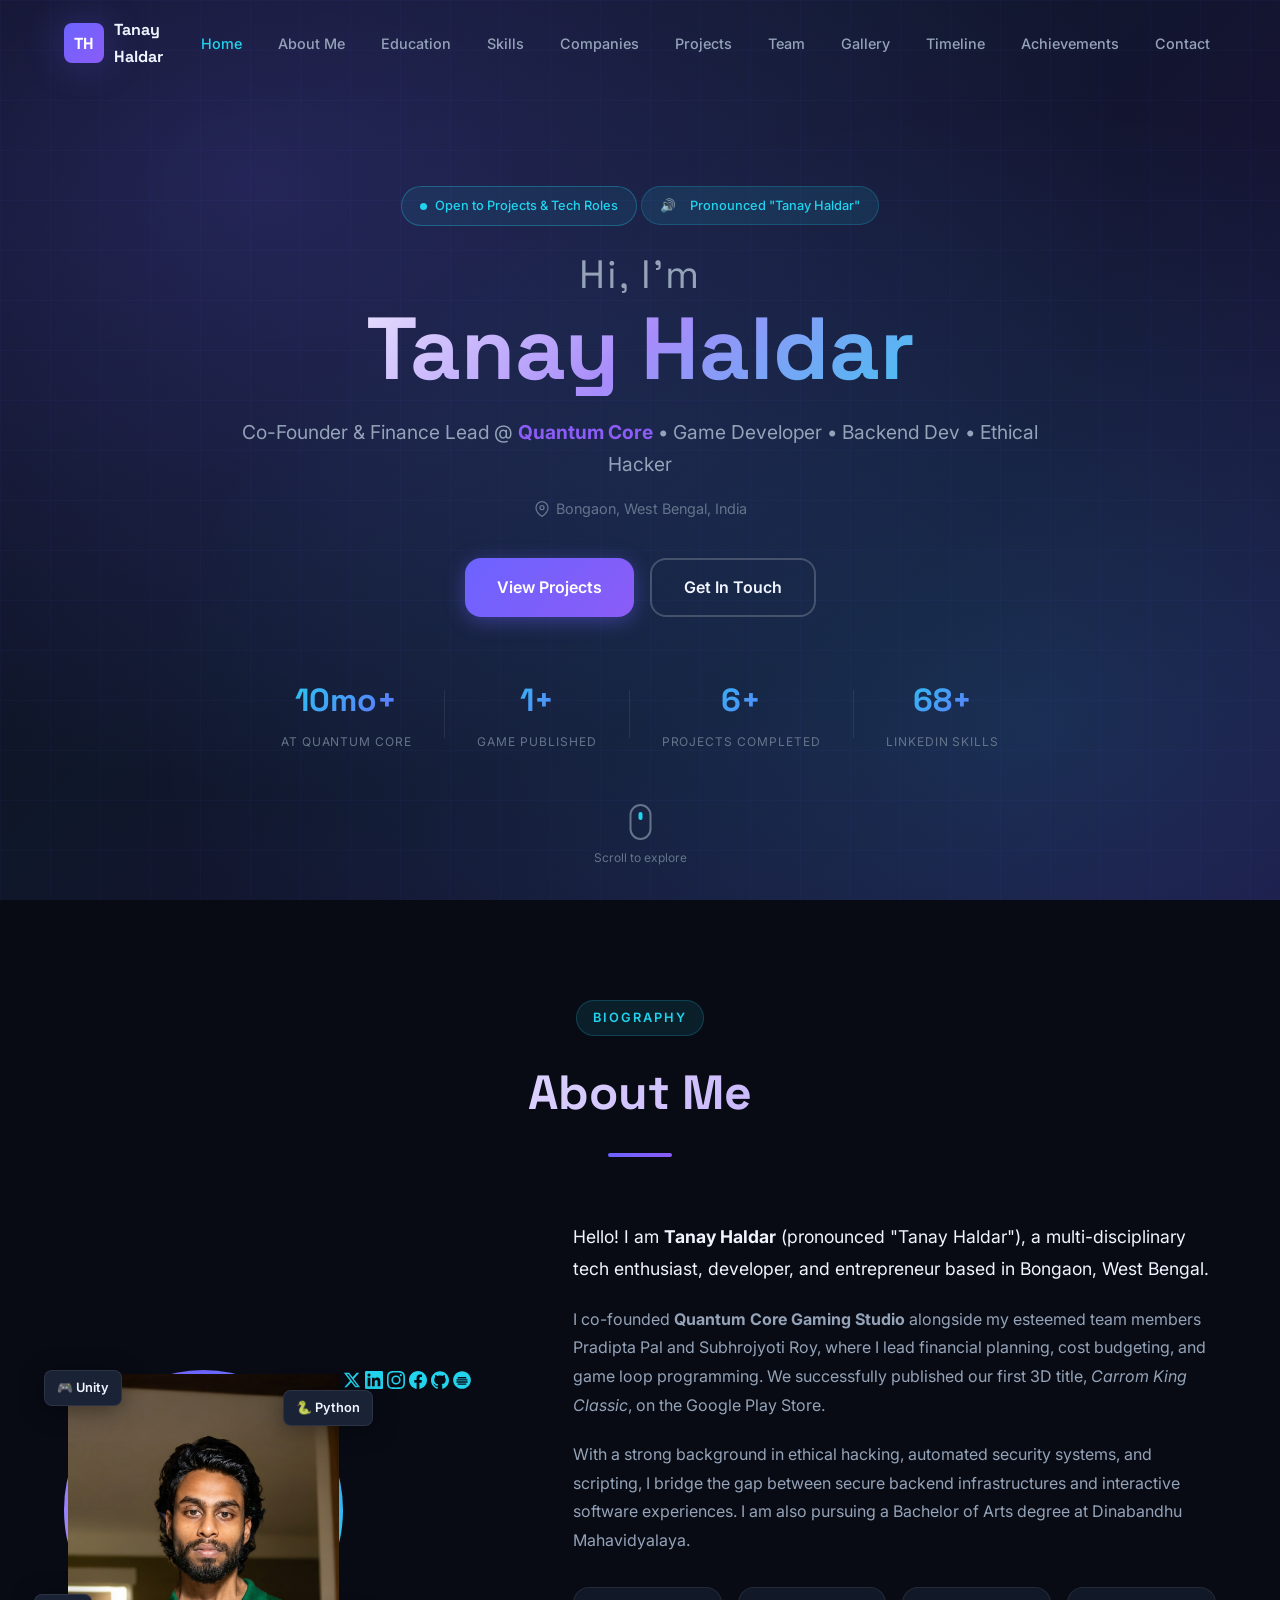
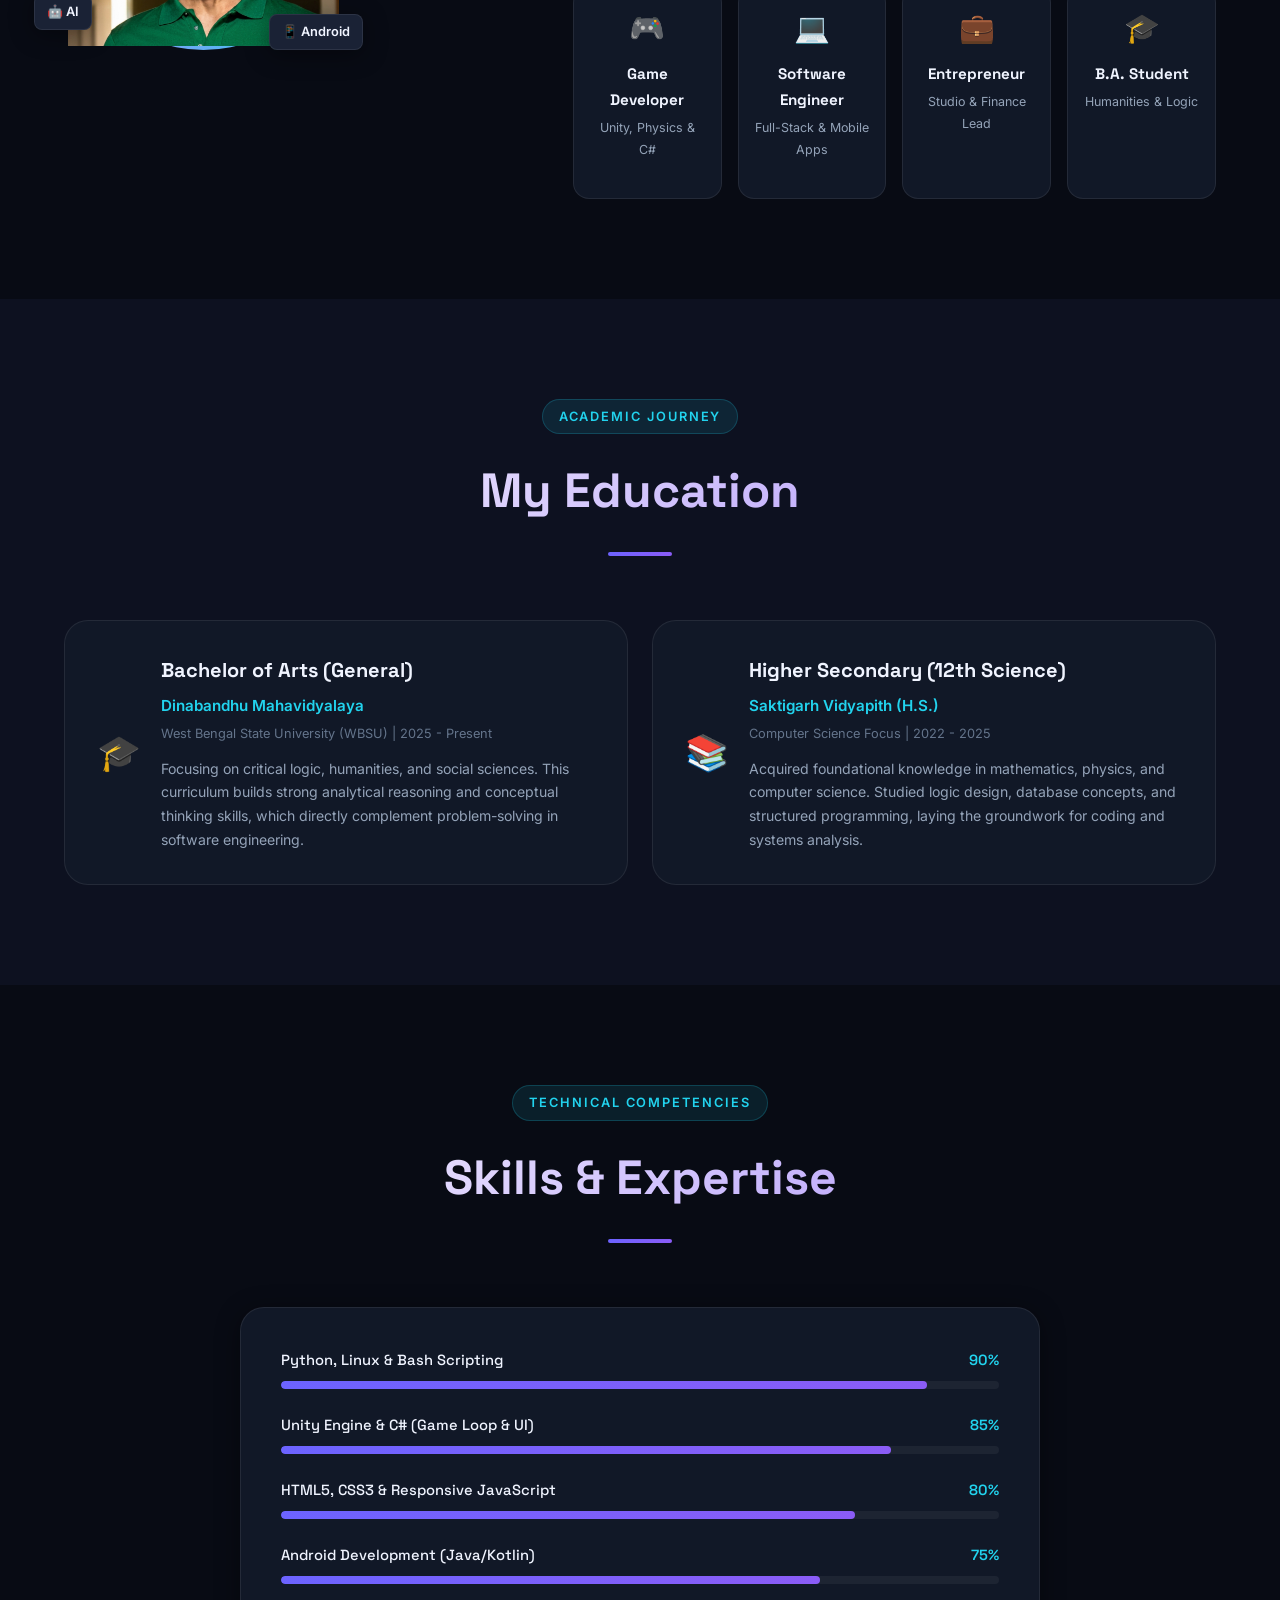
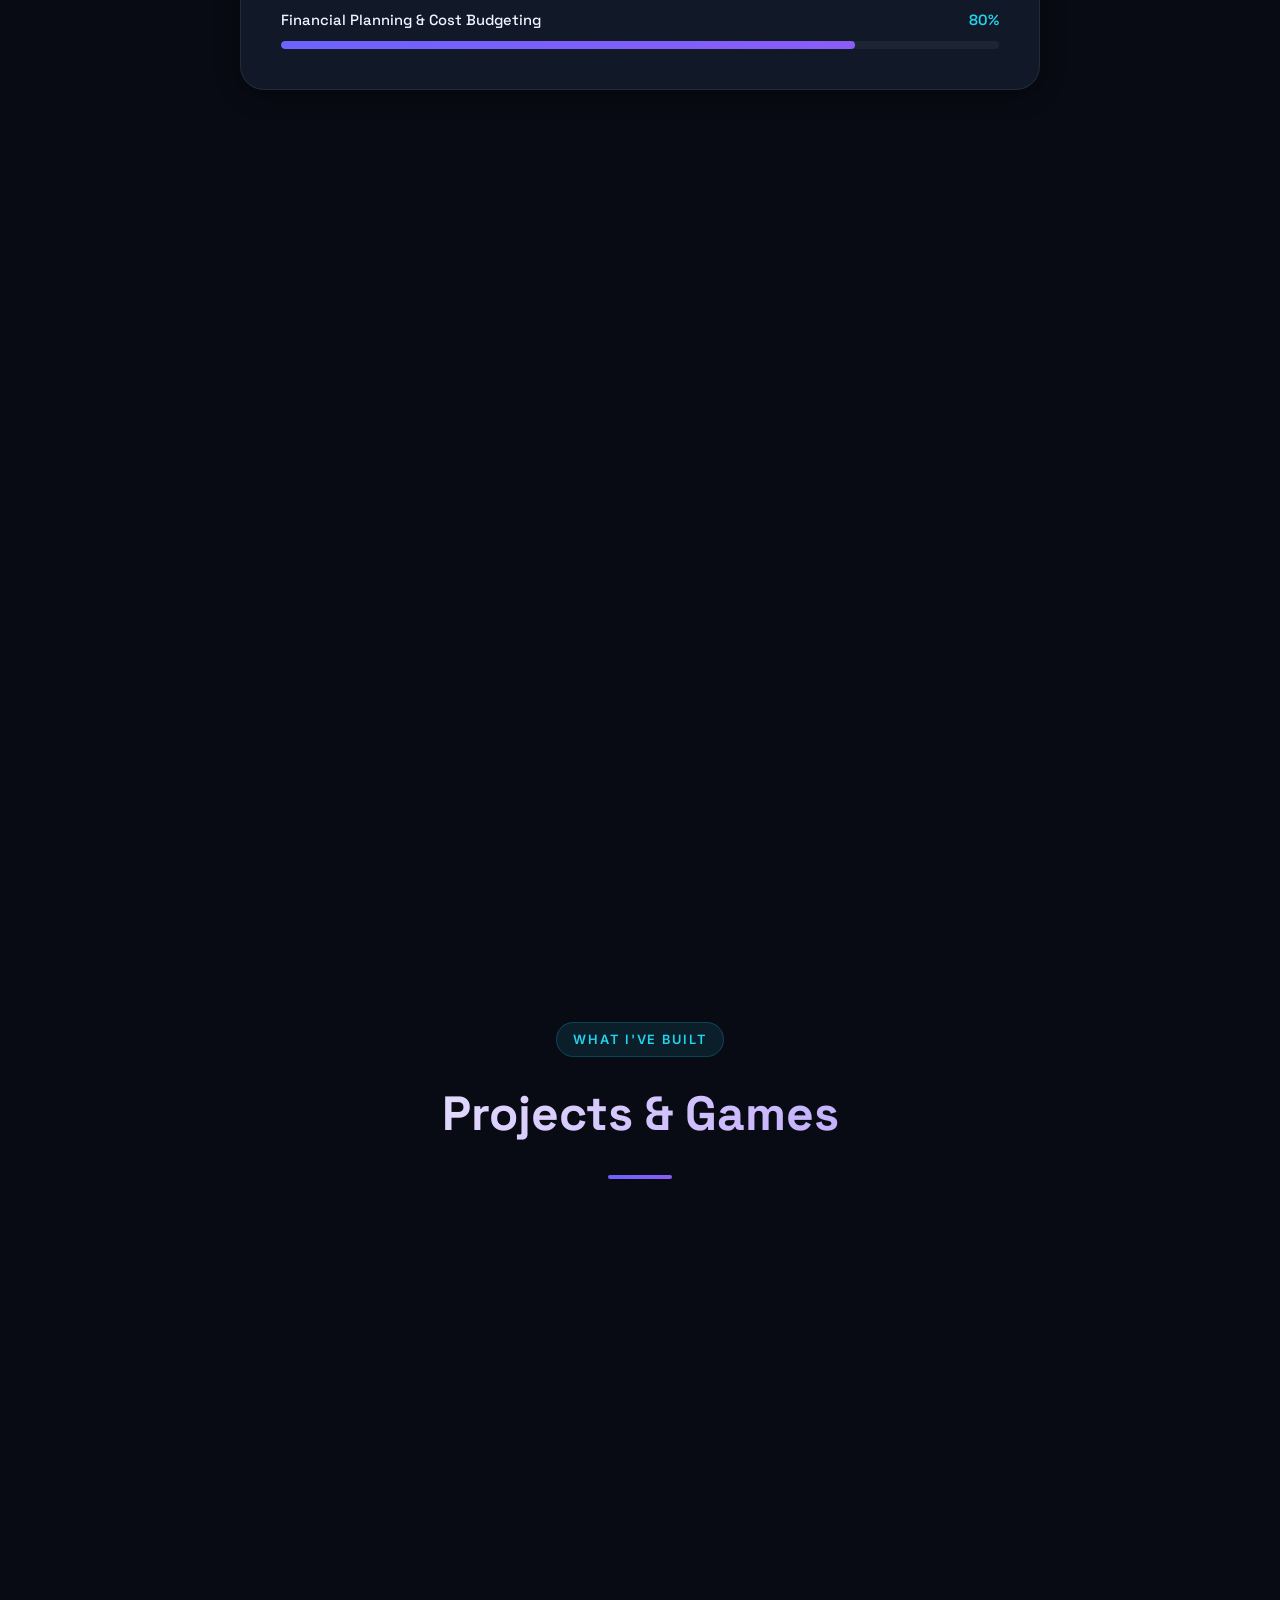
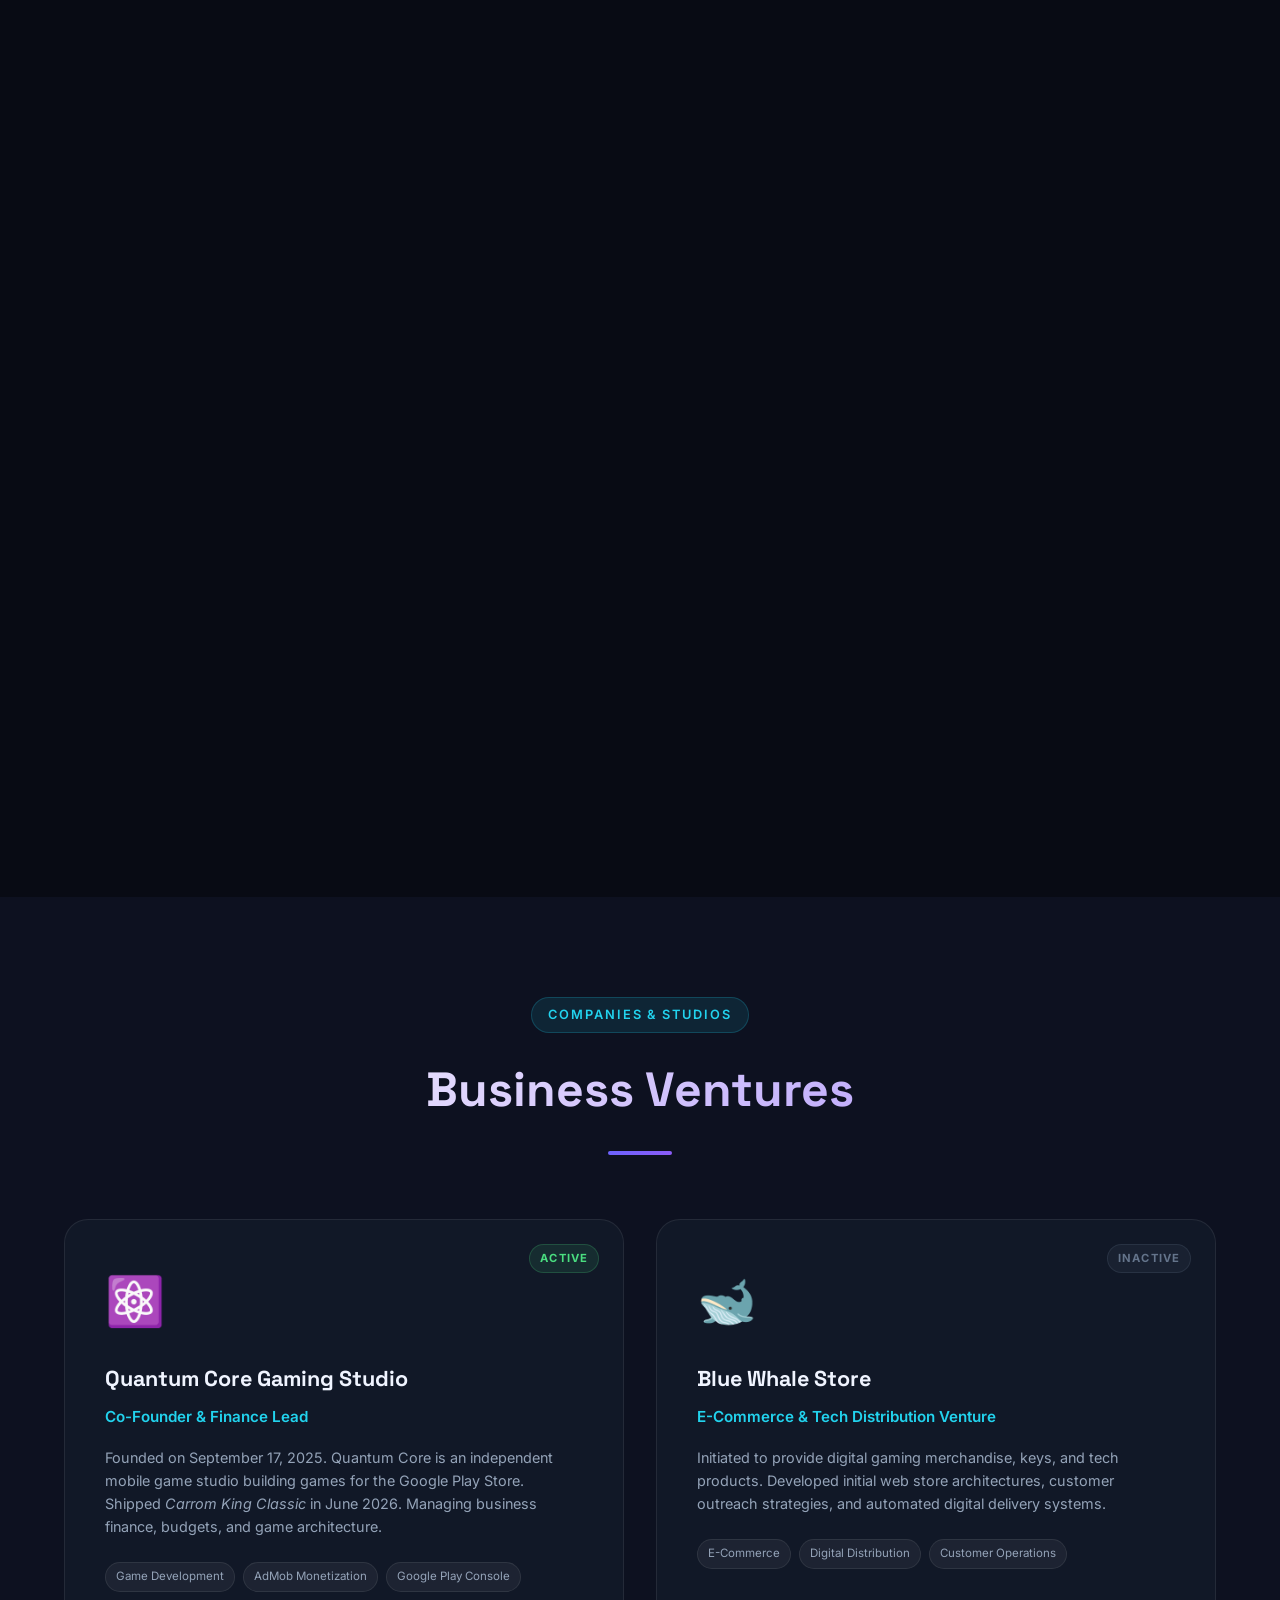
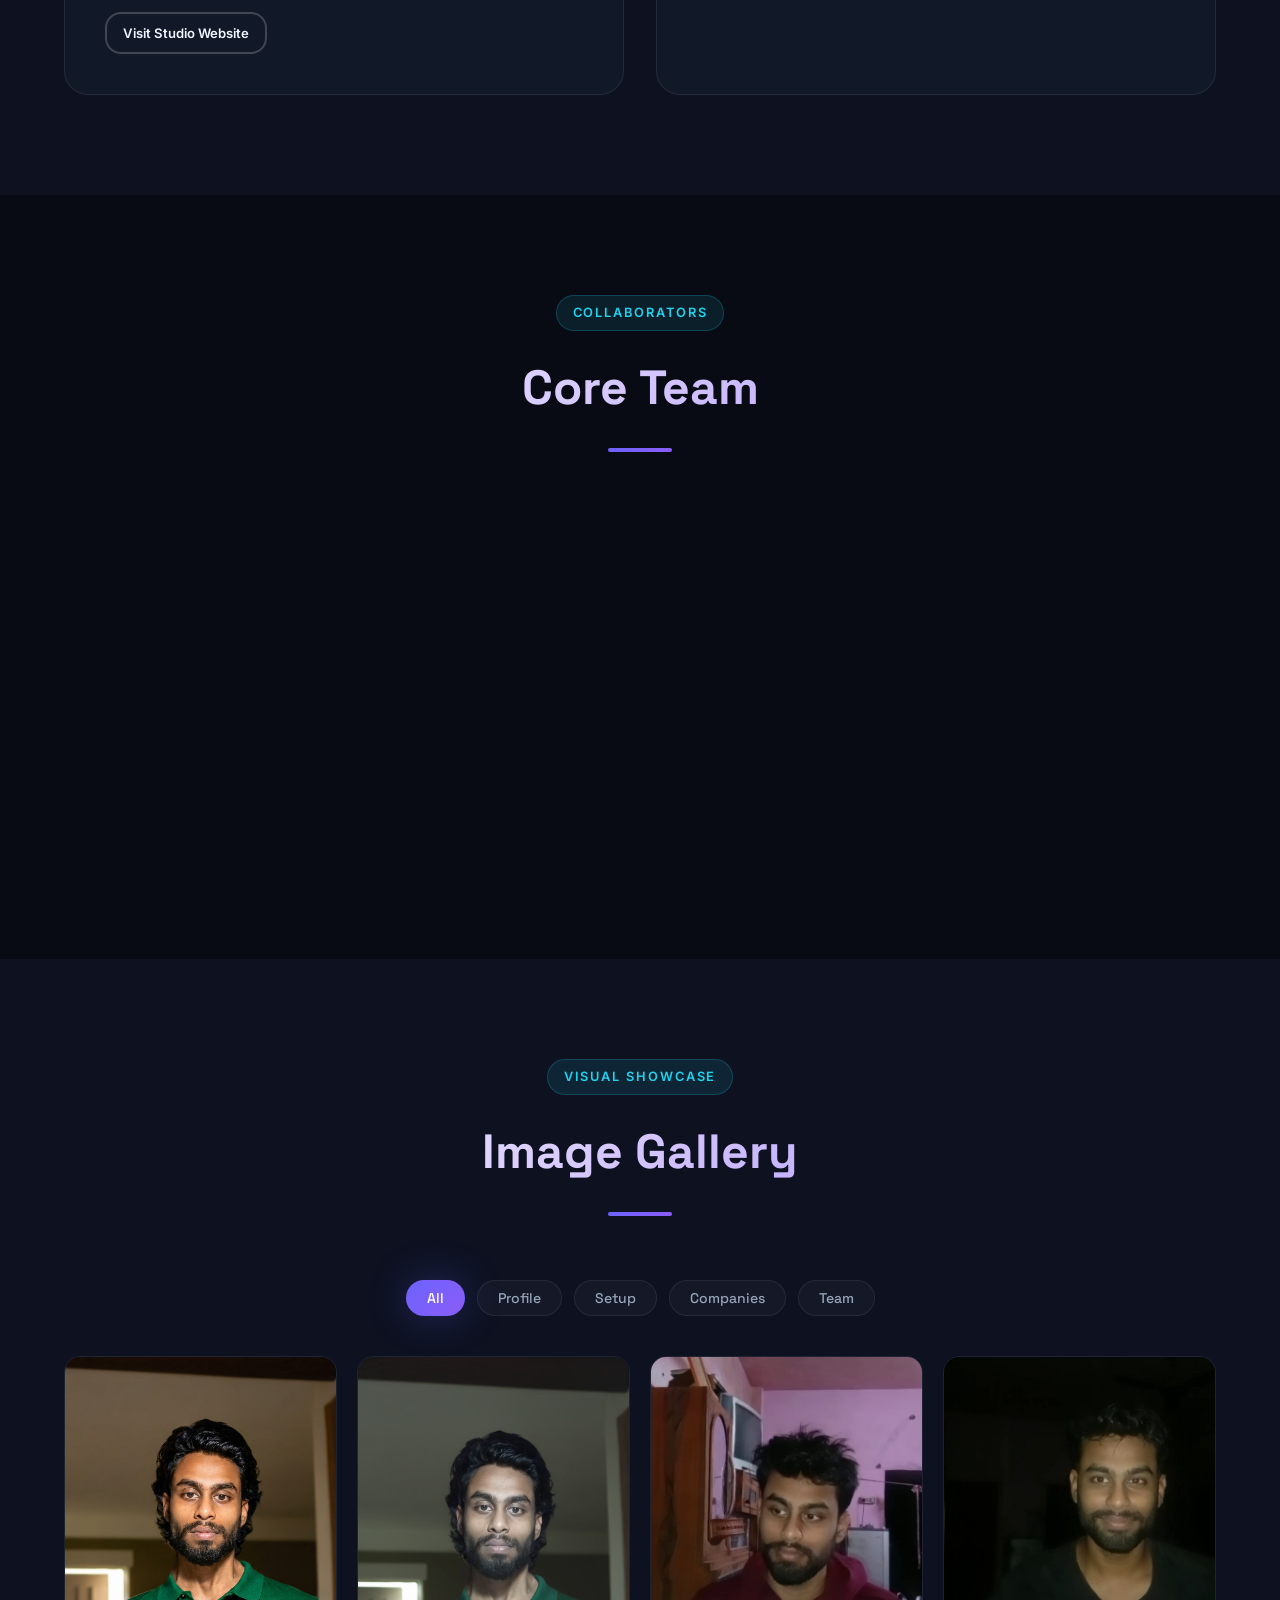
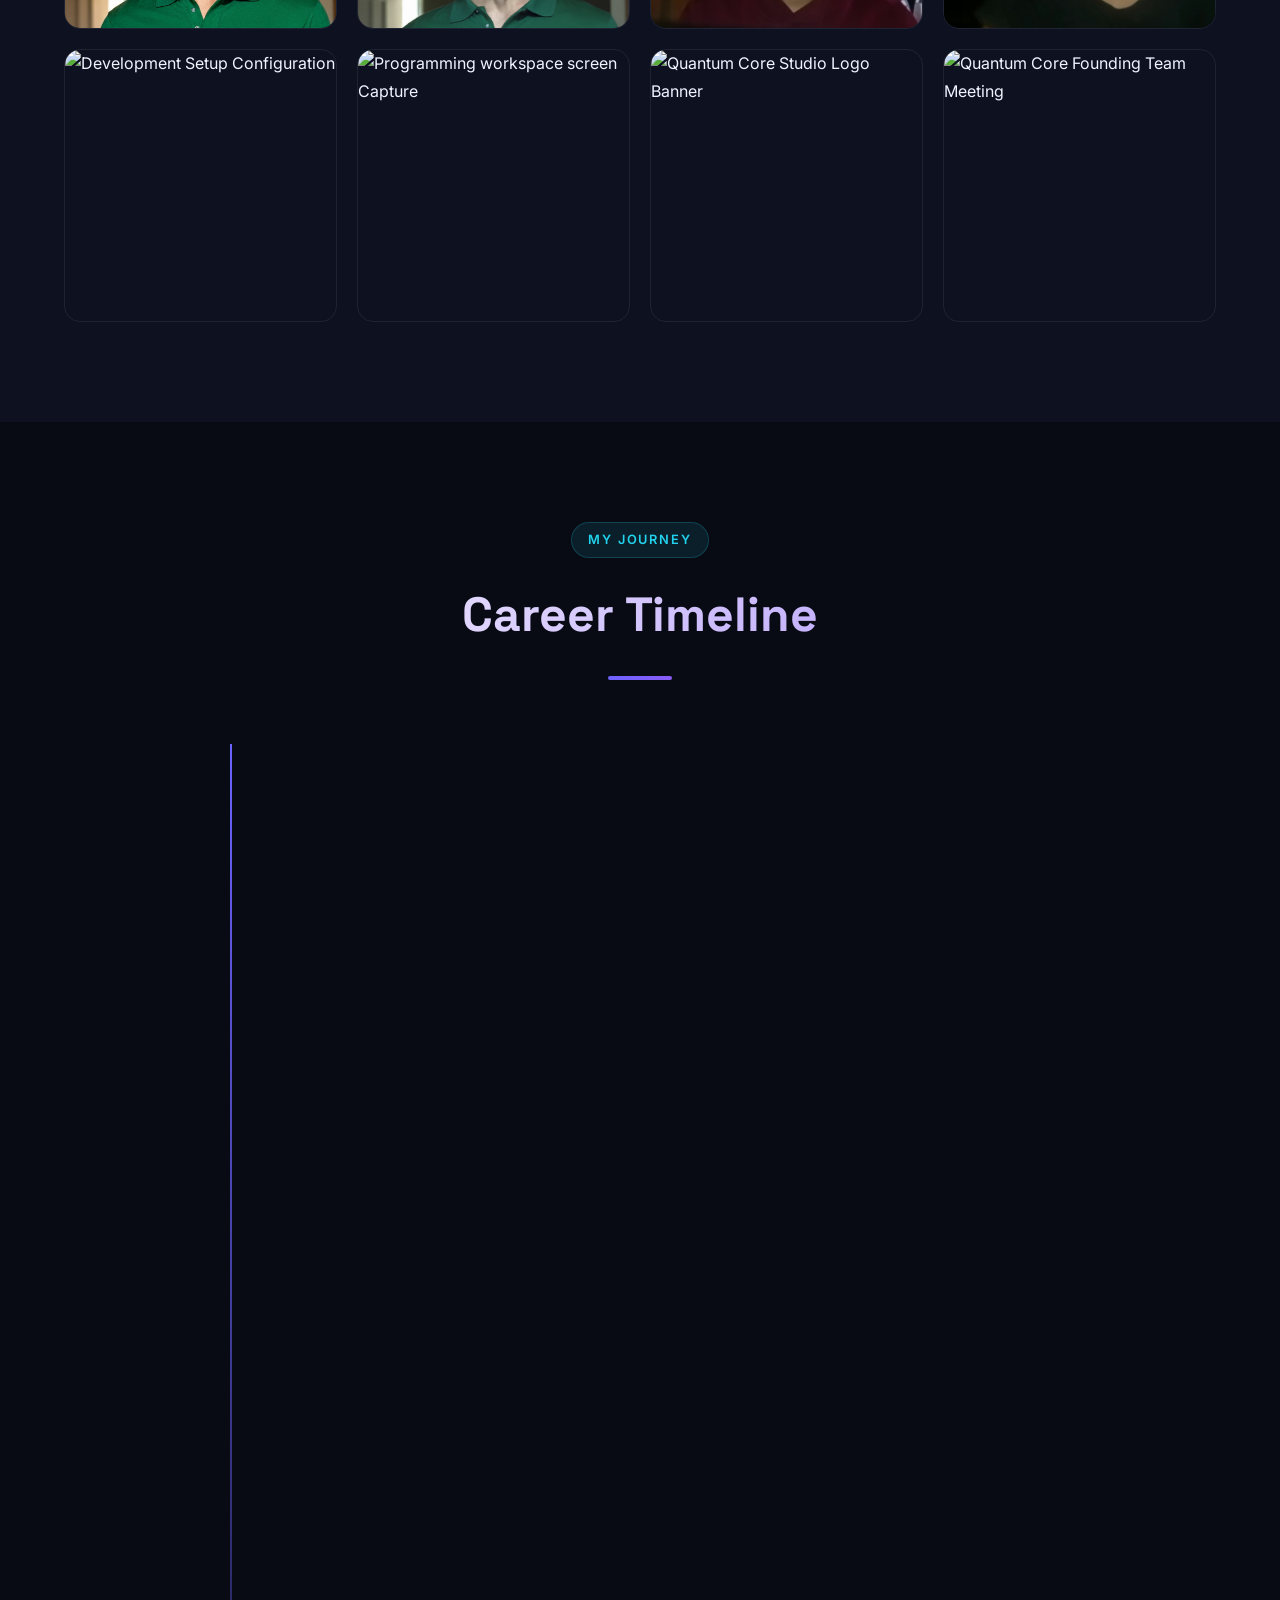
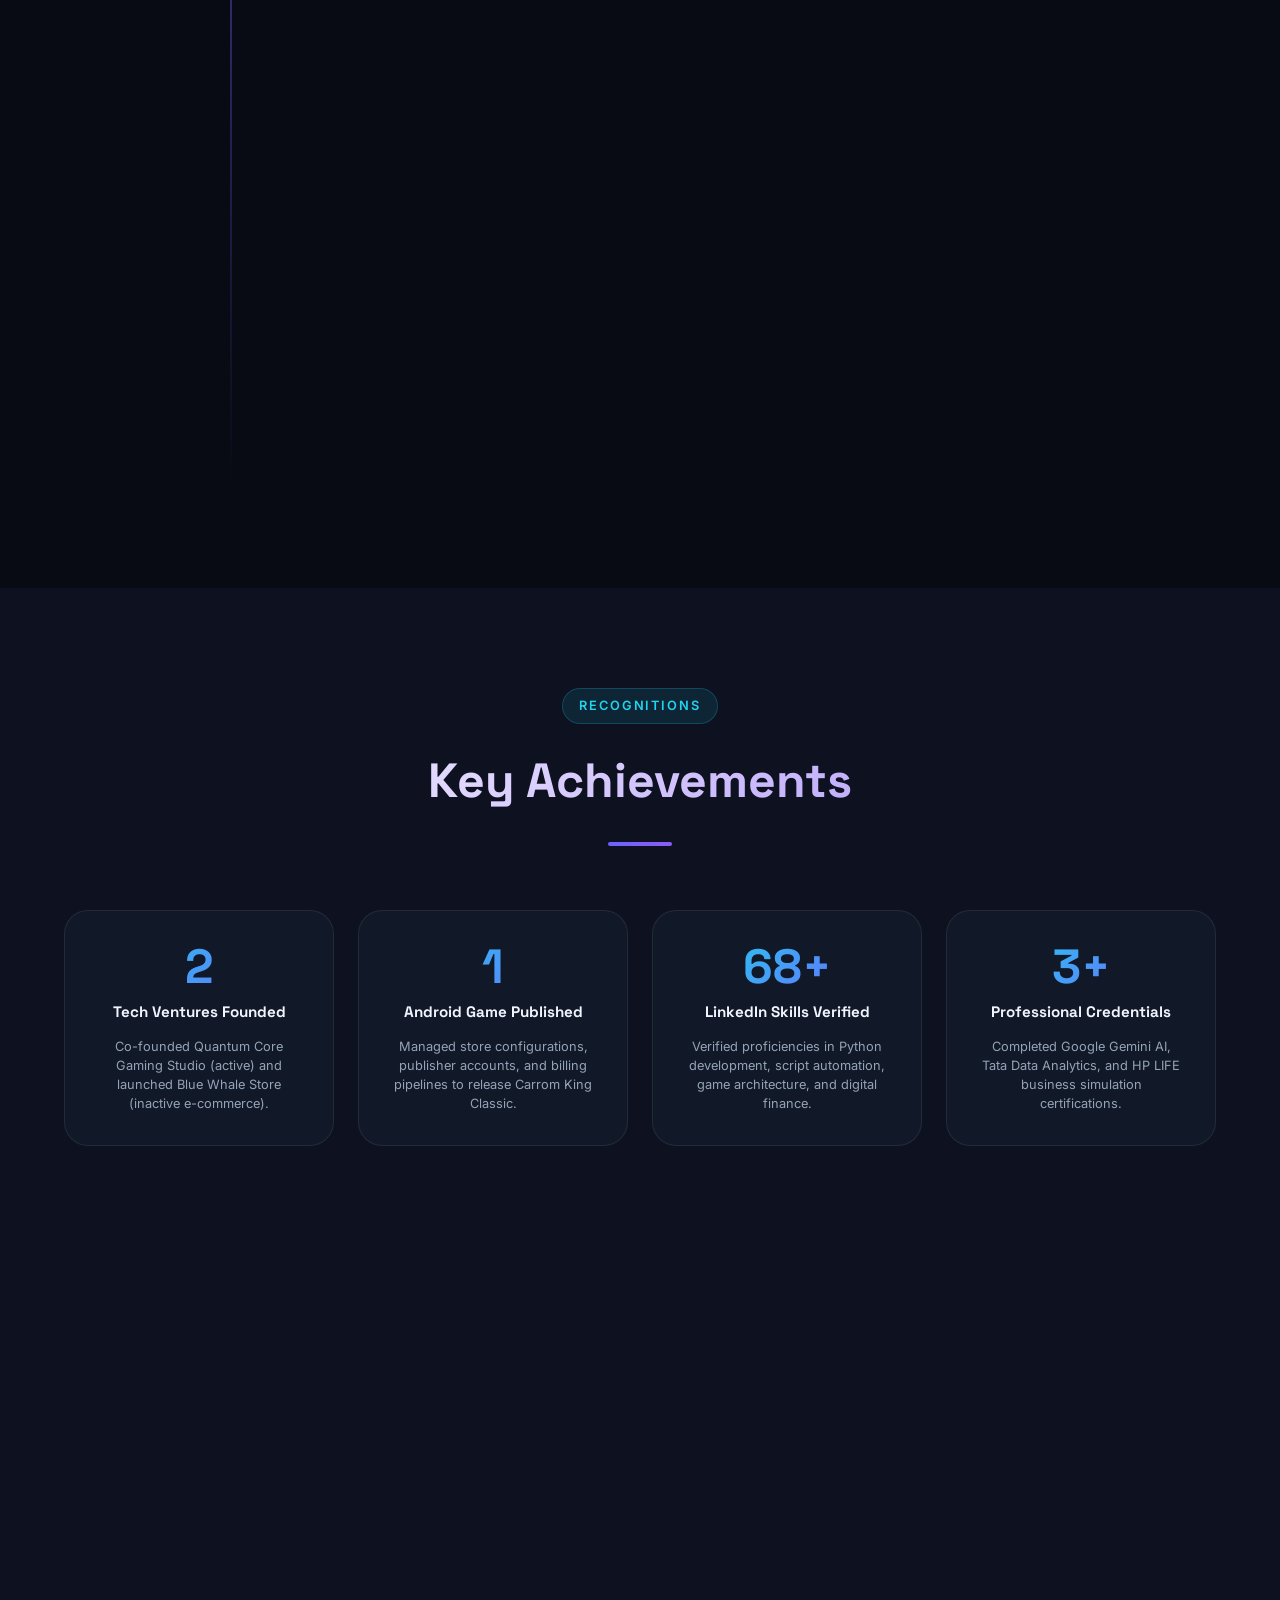
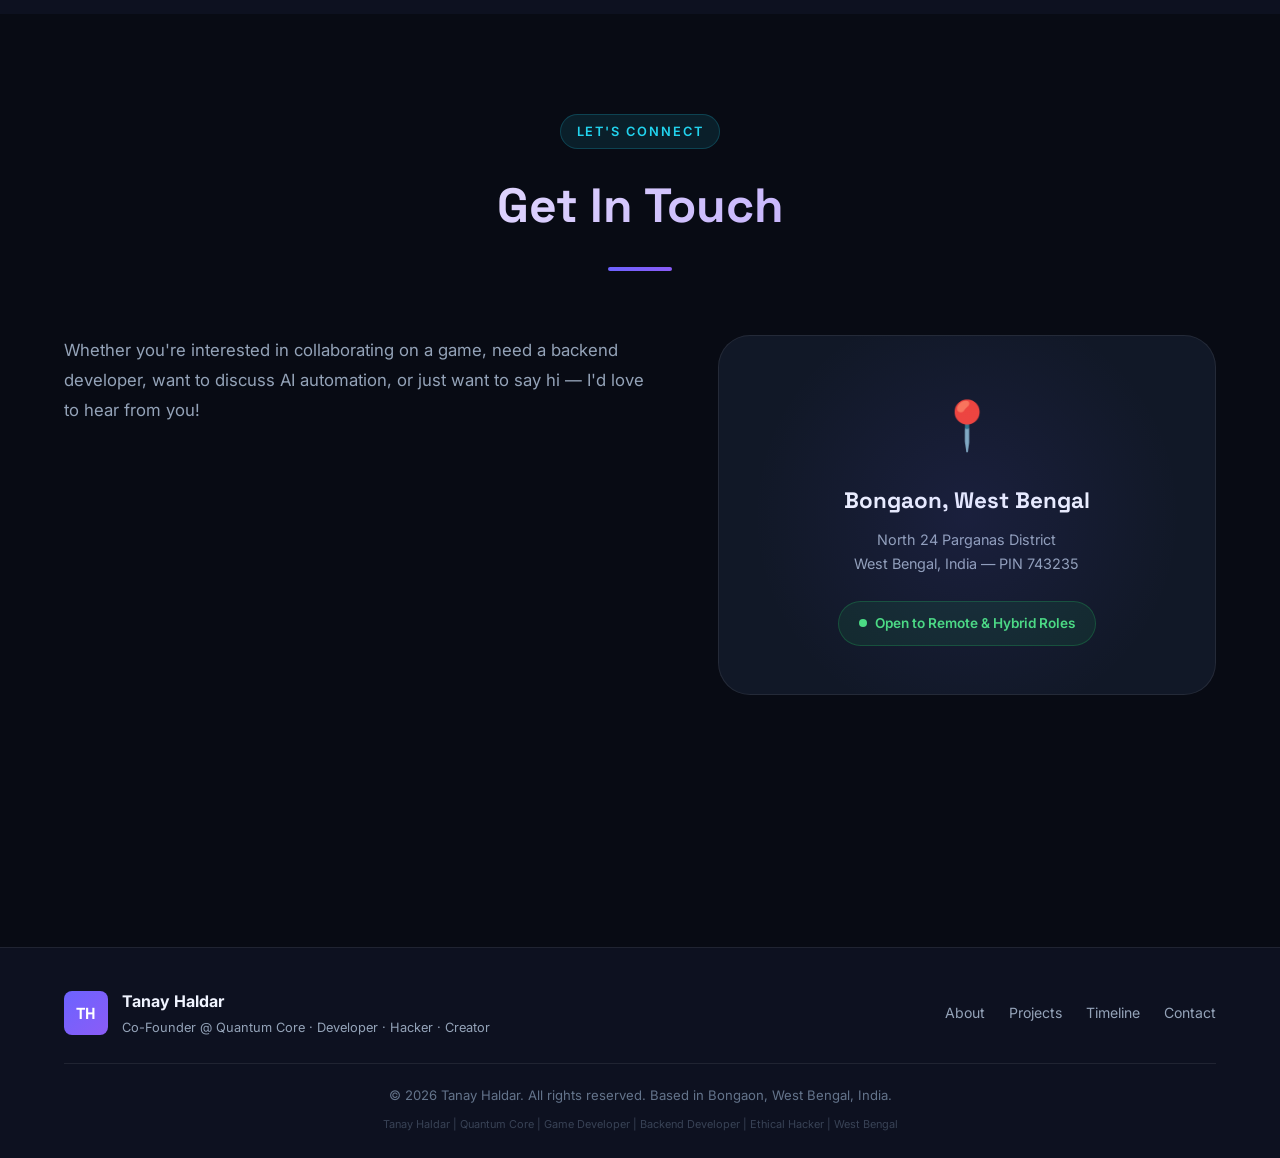
==== commit c2e10bee: "Update social links (Twitter, Fiverr, LinkedIn, Instagram, YouTube) and add actual high-res and webc" ====
--- a/index.html
+++ b/index.html
@@ -27,7 +27,7 @@
   <meta name="twitter:card" content="summary_large_image">
   <meta name="twitter:title" content="Tanay Haldar | Co-Founder of Quantum Core | Game Developer">
   <meta name="twitter:description" content="Tanay Haldar — Co-Founder & Finance Lead at Quantum Core. Game Developer, Backend Dev, Ethical Hacker from Bongaon, West Bengal.">
-  <meta name="twitter:creator" content="@Zass_0_0">
+  <meta name="twitter:creator" content="@tanay_halda">
 
   <!-- ===== STRUCTURED DATA (JSON-LD) ===== -->
   <script type="application/ld+json">
@@ -44,8 +44,14 @@
     },
     "url": "https://acid-sec.github.io/Tanay-Haldar/",
     "sameAs": [
-      "https://www.linkedin.com/in/tanayhalda-r",
-      "https://github.com/tanay-haldar"
+      "https://www.linkedin.com/in/tanayhalda-r/",
+      "https://github.com/AciD-sEc",
+      "https://x.com/tanay_halda",
+      "https://www.instagram.com/tanay_haldar._/",
+      "https://www.facebook.com/tanay.h.2025",
+      "https://www.youtube.com/@Tanay_Haldar0_0",
+      "https://archive.org/details/@tanay_haldar",
+      "https://www.fiverr.com/sellers/tanay___/"
     ],
     "address": {
       "@type": "PostalAddress",
@@ -232,7 +238,13 @@
             </div>
           </div>
           <div class="about-social-links">
-            <a href="https://www.instagram.com/tanay.img/" target="_blank" rel="noopener noreferrer" class="about-social-btn" id="about-instagram" aria-label="Tanay Haldar on Instagram">
+            <a href="https://x.com/tanay_halda" target="_blank" rel="noopener noreferrer" class="about-social-btn" id="about-x" aria-label="Tanay Haldar on X">
+              <svg xmlns="http://www.w3.org/2000/svg" width="18" height="18" viewBox="0 0 24 24" fill="currentColor"><path d="M18.244 2.25h3.308l-7.227 8.26 8.502 11.24H16.17l-5.214-6.817L4.99 21.75H1.68l7.73-8.835L1.254 2.25H8.08l4.713 6.231zm-1.161 17.52h1.833L7.084 4.126H5.117z"/></svg>
+            </a>
+            <a href="https://www.linkedin.com/in/tanayhalda-r/" target="_blank" rel="noopener noreferrer" class="about-social-btn" id="about-linkedin-2" aria-label="Tanay Haldar on LinkedIn">
+              <svg xmlns="http://www.w3.org/2000/svg" width="18" height="18" viewBox="0 0 24 24" fill="currentColor"><path d="M20.447 20.452h-3.554v-5.569c0-1.328-.027-3.037-1.852-3.037-1.853 0-2.136 1.445-2.136 2.939v5.667H9.351V9h3.414v1.561h.046c.477-.9 1.637-1.85 3.37-1.85 3.601 0 4.267 2.37 4.267 5.455v6.286zM5.337 7.433a2.062 2.062 0 0 1-2.063-2.065 2.064 2.064 0 1 1 2.063 2.065zm1.782 13.019H3.555V9h3.564v11.452zM22.225 0H1.771C.792 0 0 .774 0 1.729v20.542C0 23.227.792 24 1.771 24h20.451C23.2 24 24 23.227 24 22.271V1.729C24 .774 23.2 0 22.222 0h.003z"/></svg>
+            </a>
+            <a href="https://www.instagram.com/tanay_haldar._/" target="_blank" rel="noopener noreferrer" class="about-social-btn" id="about-instagram" aria-label="Tanay Haldar on Instagram">
               <svg xmlns="http://www.w3.org/2000/svg" width="18" height="18" viewBox="0 0 24 24" fill="currentColor"><path d="M12 2.163c3.204 0 3.584.012 4.85.07 3.252.148 4.771 1.691 4.919 4.919.058 1.265.069 1.645.069 4.849 0 3.205-.012 3.584-.069 4.849-.149 3.225-1.664 4.771-4.919 4.919-1.266.058-1.644.07-4.85.07-3.204 0-3.584-.012-4.849-.07-3.26-.149-4.771-1.699-4.919-4.92-.058-1.265-.07-1.644-.07-4.849 0-3.204.013-3.583.07-4.849.149-3.227 1.664-4.771 4.919-4.919 1.266-.057 1.645-.069 4.849-.069zM12 0C8.741 0 8.333.014 7.053.072 2.695.272.273 2.69.073 7.052.014 8.333 0 8.741 0 12c0 3.259.014 3.668.072 4.948.2 4.358 2.618 6.78 6.98 6.98C8.333 23.986 8.741 24 12 24c3.259 0 3.668-.014 4.948-.072 4.354-.2 6.782-2.618 6.979-6.98.059-1.28.073-1.689.073-4.948 0-3.259-.014-3.667-.072-4.947-.196-4.354-2.617-6.78-6.979-6.98C15.668.014 15.259 0 12 0zm0 5.838a6.162 6.162 0 1 0 0 12.324 6.162 6.162 0 0 0 0-12.324zM12 16a4 4 0 1 1 0-8 4 4 0 0 1 0 8zm6.406-11.845a1.44 1.44 0 1 0 0 2.881 1.44 1.44 0 0 0 0-2.881z"/></svg>
             </a>
             <a href="https://www.facebook.com/tanay.h.2025" target="_blank" rel="noopener noreferrer" class="about-social-btn" id="about-facebook" aria-label="Tanay Haldar on Facebook">
@@ -241,11 +253,11 @@
             <a href="https://github.com/AciD-sEc" target="_blank" rel="noopener noreferrer" class="about-social-btn" id="about-github" aria-label="Tanay Haldar on GitHub">
               <svg xmlns="http://www.w3.org/2000/svg" width="18" height="18" viewBox="0 0 24 24" fill="currentColor"><path d="M12 .297c-6.63 0-12 5.373-12 12 0 5.303 3.438 9.8 8.205 11.385.6.113.82-.258.82-.577 0-.285-.01-1.04-.015-2.04-3.338.724-4.042-1.61-4.042-1.61C4.422 18.07 3.633 17.7 3.633 17.7c-1.087-.744.084-.729.084-.729 1.205.084 1.838 1.236 1.838 1.236 1.07 1.835 2.809 1.305 3.495.998.108-.776.417-1.305.76-1.605-2.665-.3-5.466-1.332-5.466-5.93 0-1.31.465-2.38 1.235-3.22-.135-.303-.54-1.523.105-3.176 0 0 1.005-.322 3.3 1.23.96-.267 1.98-.399 3-.405 1.02.006 2.04.138 3 .405 2.28-1.552 3.285-1.23 3.285-1.23.645 1.653.24 2.873.12 3.176.765.84 1.23 1.91 1.23 3.22 0 4.61-2.805 5.625-5.475 5.92.42.36.81 1.096.81 2.22 0 1.606-.015 2.896-.015 3.286 0 .315.21.69.825.57C20.565 22.092 24 17.592 24 12.297c0-6.627-5.373-12-12-12"/></svg>
             </a>
-            <a href="https://archive.org/details/@tanay_haldar/uploads" target="_blank" rel="noopener noreferrer" class="about-social-btn" id="about-archive" aria-label="Tanay Haldar on Internet Archive">
+            <a href="https://archive.org/details/@tanay_haldar" target="_blank" rel="noopener noreferrer" class="about-social-btn" id="about-archive" aria-label="Tanay Haldar on Internet Archive">
               <svg xmlns="http://www.w3.org/2000/svg" width="18" height="18" viewBox="0 0 24 24" fill="currentColor"><path d="M23.832 12c0 6.534-5.298 11.832-11.832 11.832C5.466 23.832.168 18.534.168 12 .168 5.466 5.466.168 12 .168c6.534 0 11.832 5.298 11.832 11.832zm-4.464-1.008H4.632v1.68h14.736V10.992zm-1.68-2.832H6.312v1.68h11.376V8.16zm1.68 5.664H4.632v1.68h14.736v-1.68zm-1.68 2.832H6.312v1.68h11.376v-1.68z"/></svg>
             </a>
-            <a href="https://www.linkedin.com/in/tanayhalda-r" target="_blank" rel="noopener noreferrer" class="about-social-btn" id="about-linkedin-2" aria-label="Tanay Haldar on LinkedIn">
-              <svg xmlns="http://www.w3.org/2000/svg" width="18" height="18" viewBox="0 0 24 24" fill="currentColor"><path d="M20.447 20.452h-3.554v-5.569c0-1.328-.027-3.037-1.852-3.037-1.853 0-2.136 1.445-2.136 2.939v5.667H9.351V9h3.414v1.561h.046c.477-.9 1.637-1.85 3.37-1.85 3.601 0 4.267 2.37 4.267 5.455v6.286zM5.337 7.433a2.062 2.062 0 0 1-2.063-2.065 2.064 2.064 0 1 1 2.063 2.065zm1.782 13.019H3.555V9h3.564v11.452zM22.225 0H1.771C.792 0 0 .774 0 1.729v20.542C0 23.227.792 24 1.771 24h20.451C23.2 24 24 23.227 24 22.271V1.729C24 .774 23.2 0 22.222 0h.003z"/></svg>
+            <a href="https://www.fiverr.com/sellers/tanay___/" target="_blank" rel="noopener noreferrer" class="about-social-btn" id="about-fiverr" aria-label="Tanay Haldar on Fiverr">
+              <svg xmlns="http://www.w3.org/2000/svg" width="18" height="18" viewBox="0 0 24 24" fill="currentColor"><path d="M11.393 10.435h3.352v3.351h-3.352v-3.351zm-7.393 7.086c0-1.928 1.564-3.491 3.491-3.491s3.491 1.563 3.491 3.491c0 1.929-1.564 3.491-3.491 3.491S4 19.45 4 17.521zm10.744-12.271h3.351v3.351h-3.351V5.25zm-3.351 0h3.351v3.351h-3.351V5.25zM12 2C6.486 2 2 6.486 2 12c0 .874.122 1.716.336 2.518h2.091C4.152 13.722 4 12.879 4 12c0-4.411 3.589-8 8-8s8 3.589 8 8c0 .879-.152 1.722-.427 2.518h2.091c.214-.802.336-1.644.336-2.518 0-5.514-4.486-10-10-10z"/></svg>
             </a>
           </div>
         </div>
@@ -585,9 +597,10 @@
             <p class="company-desc">
               Founded on September 17, 2025. Quantum Core is an independent mobile game studio building games for the Google Play Store. Shipped <em>Carrom King Classic</em> in June 2026. Managing business finance, budgets, and game architecture.
             </p>
-            <div class="company-badges">
+            <div class="company-badges" style="margin-bottom: 20px;">
               <span>Game Development</span><span>AdMob Monetization</span><span>Google Play Console</span>
             </div>
+            <a href="https://quantamcorestudio.github.io/quantam-core-website/" target="_blank" rel="noopener noreferrer" class="btn btn-outline" style="padding: 8px 16px; font-size: 0.82rem;">Visit Studio Website</a>
           </div>
         </div>
         <div class="company-card inactive-company">
@@ -666,19 +679,25 @@
         <div class="gallery-item" data-category="profile" data-src="avatar.jpg">
           <img src="avatar.jpg" alt="Tanay Haldar Profile Portrait" loading="lazy">
           <div class="gallery-item-overlay">
-            <span>Profile Portrait</span>
-          </div>
-        </div>
-        <div class="gallery-item" data-category="profile" data-src="2.jpg">
-          <img src="2.jpg" alt="Tanay Haldar Close-up Portrait" loading="lazy">
+            <span>Profile Portrait (Enhanced)</span>
+          </div>
+        </div>
+        <div class="gallery-item" data-category="profile" data-src="photo_green_shirt.png">
+          <img src="photo_green_shirt.png" alt="Tanay Haldar Studio Headshot" loading="lazy">
           <div class="gallery-item-overlay">
-            <span>Tanay Haldar</span>
-          </div>
-        </div>
-        <div class="gallery-item" data-category="profile" data-src="1.jpg">
-          <img src="1.jpg" alt="Tanay Haldar Working Portrait" loading="lazy">
+            <span>Studio Headshot</span>
+          </div>
+        </div>
+        <div class="gallery-item" data-category="profile" data-src="photo_casual.png">
+          <img src="photo_casual.png" alt="Tanay Haldar Casual Portrait" loading="lazy">
           <div class="gallery-item-overlay">
-            <span>Workspace Snapshot</span>
+            <span>Casual Webcam Portrait</span>
+          </div>
+        </div>
+        <div class="gallery-item" data-category="profile" data-src="photo_dark_3.jpg">
+          <img src="photo_dark_3.jpg" alt="Tanay Haldar Webcam Snapshot" loading="lazy">
+          <div class="gallery-item-overlay">
+            <span>Home Webcam Snapshot</span>
           </div>
         </div>
         <div class="gallery-item" data-category="setup" data-src="vlcsnap-2026-07-18-23h39m21s604.png">
@@ -871,18 +890,25 @@
                 <span>haldarpolly2003@gmail.com</span>
               </div>
             </a>
-            <a href="https://www.linkedin.com/in/tanayhalda-r" target="_blank" rel="noopener noreferrer" class="contact-card" id="contact-linkedin">
+            <a href="https://www.linkedin.com/in/tanayhalda-r/" target="_blank" rel="noopener noreferrer" class="contact-card" id="contact-linkedin">
               <div class="contact-icon">💼</div>
               <div>
                 <strong>LinkedIn</strong>
-                <span>linkedin.com/in/tanayhalda-r</span>
+                <span>linkedin.com/in/tanayhalda-r/</span>
               </div>
             </a>
-            <a href="https://youtube.com/@Zass_0_0" target="_blank" rel="noopener noreferrer" class="contact-card" id="contact-youtube">
+            <a href="https://www.youtube.com/@Tanay_Haldar0_0" target="_blank" rel="noopener noreferrer" class="contact-card" id="contact-youtube">
               <div class="contact-icon">▶️</div>
               <div>
                 <strong>YouTube</strong>
-                <span>@Zass_0_0</span>
+                <span>@Tanay_Haldar0_0</span>
+              </div>
+            </a>
+            <a href="https://www.fiverr.com/sellers/tanay___/" target="_blank" rel="noopener noreferrer" class="contact-card" id="contact-fiverr">
+              <div class="contact-icon">🟢</div>
+              <div>
+                <strong>Fiverr</strong>
+                <span>fiverr.com/sellers/tanay___</span>
               </div>
             </a>
           </div>
@@ -916,7 +942,7 @@
         <div class="footer-links">
           <a href="#about">About</a>
           <a href="#projects">Projects</a>
-          <a href="#experience">Experience</a>
+          <a href="#timeline">Timeline</a>
           <a href="#contact">Contact</a>
         </div>
       </div>
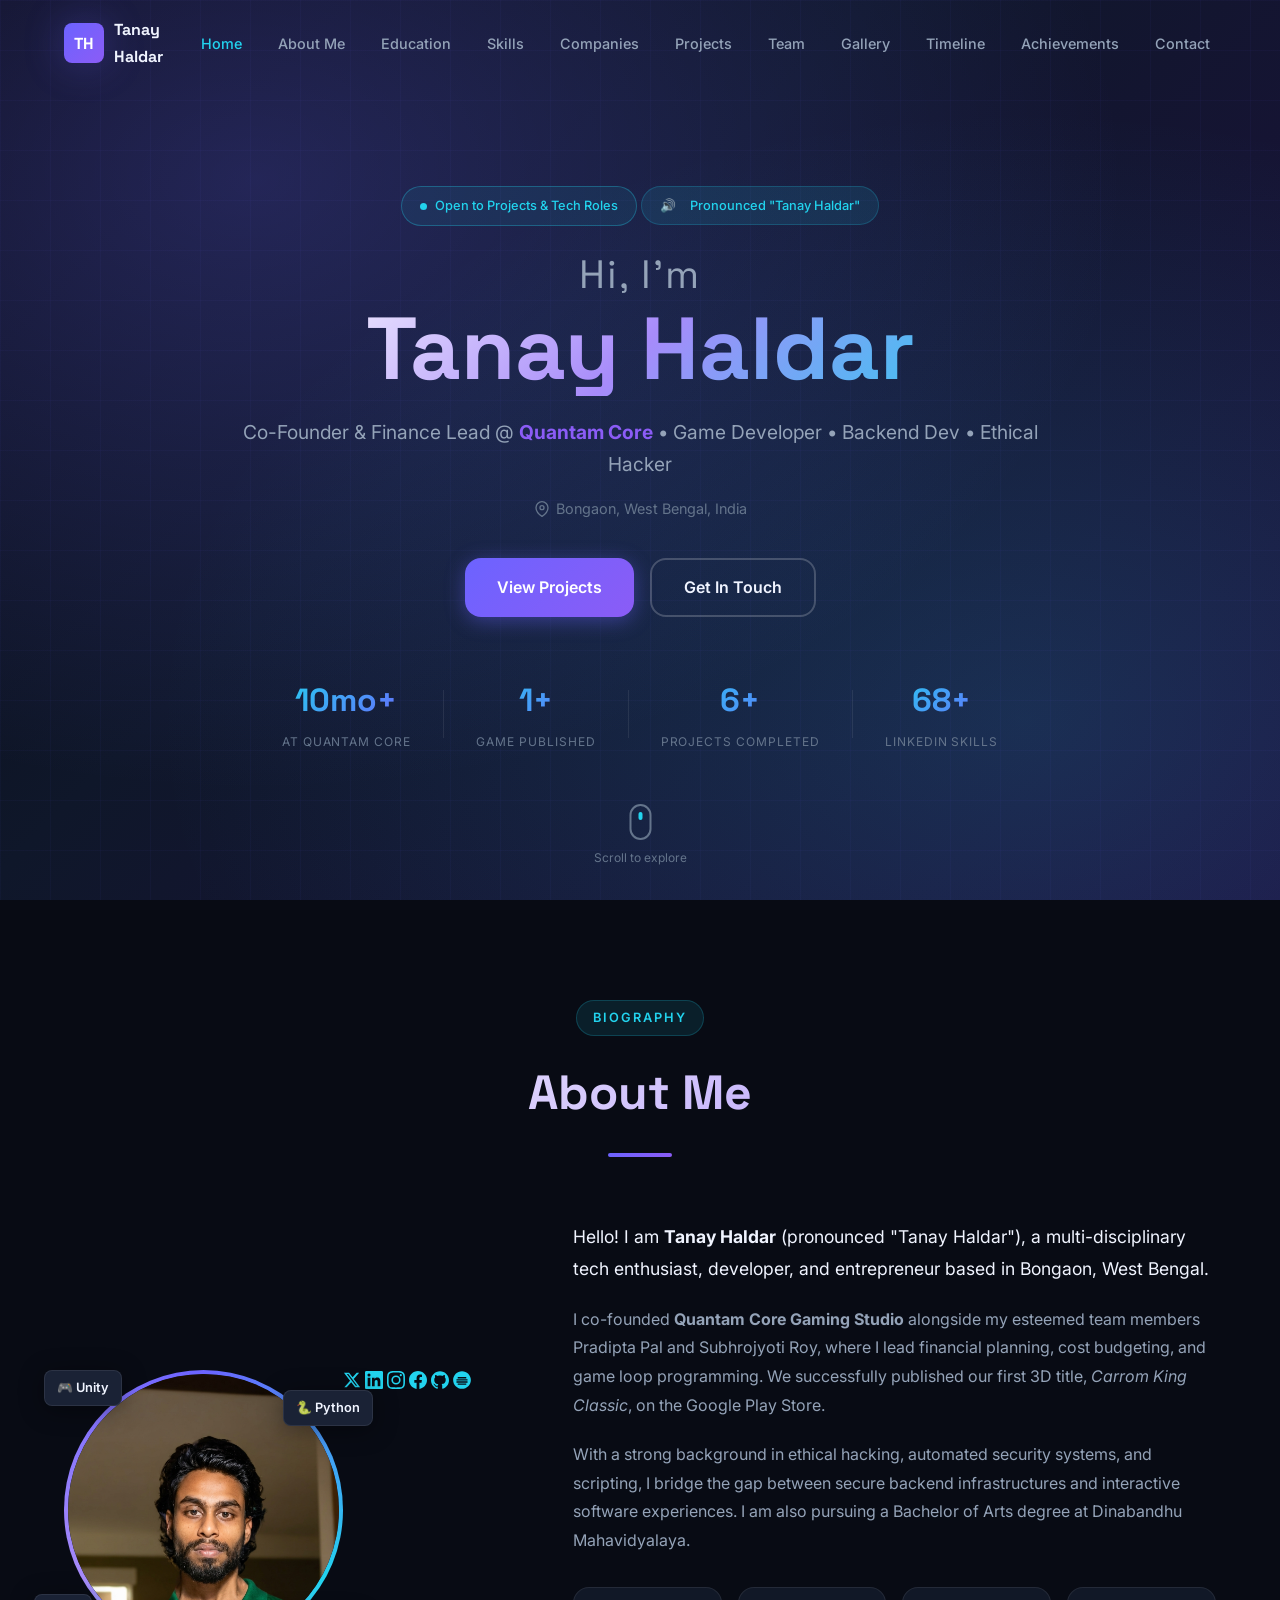
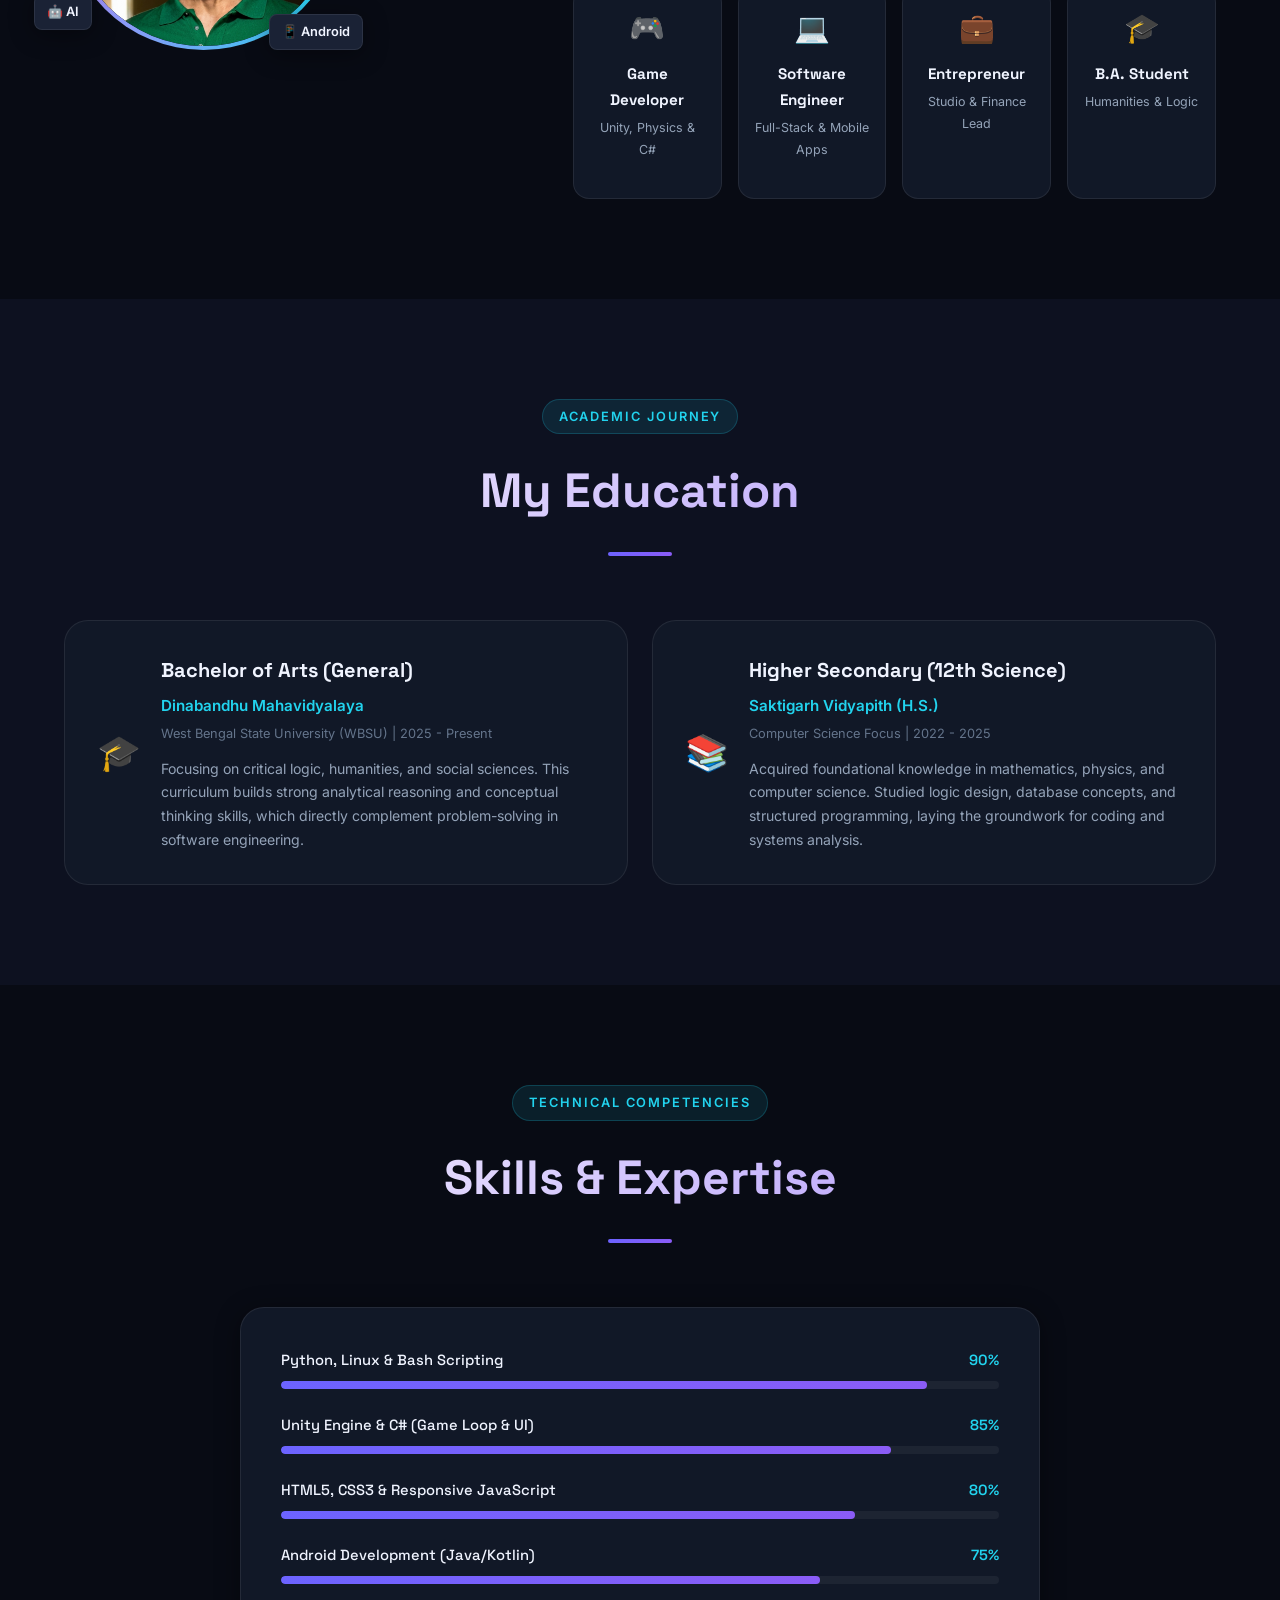
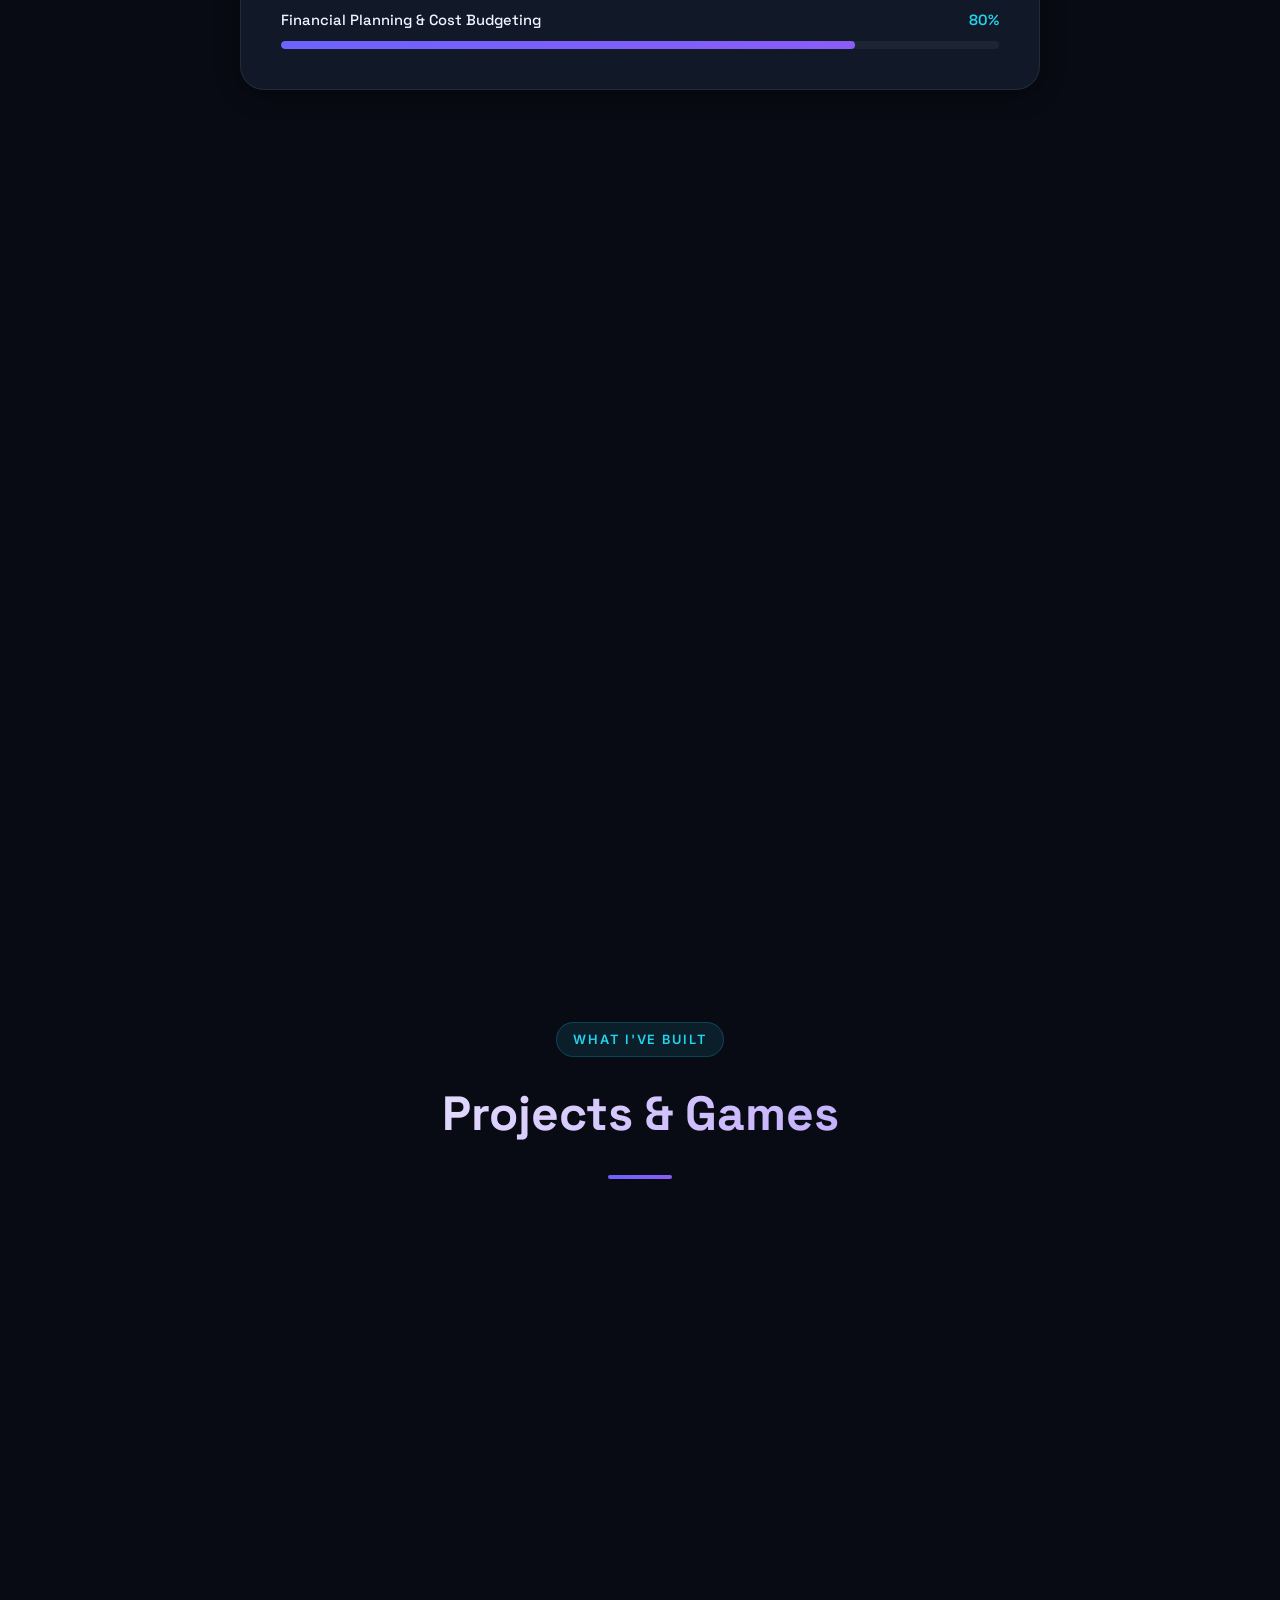
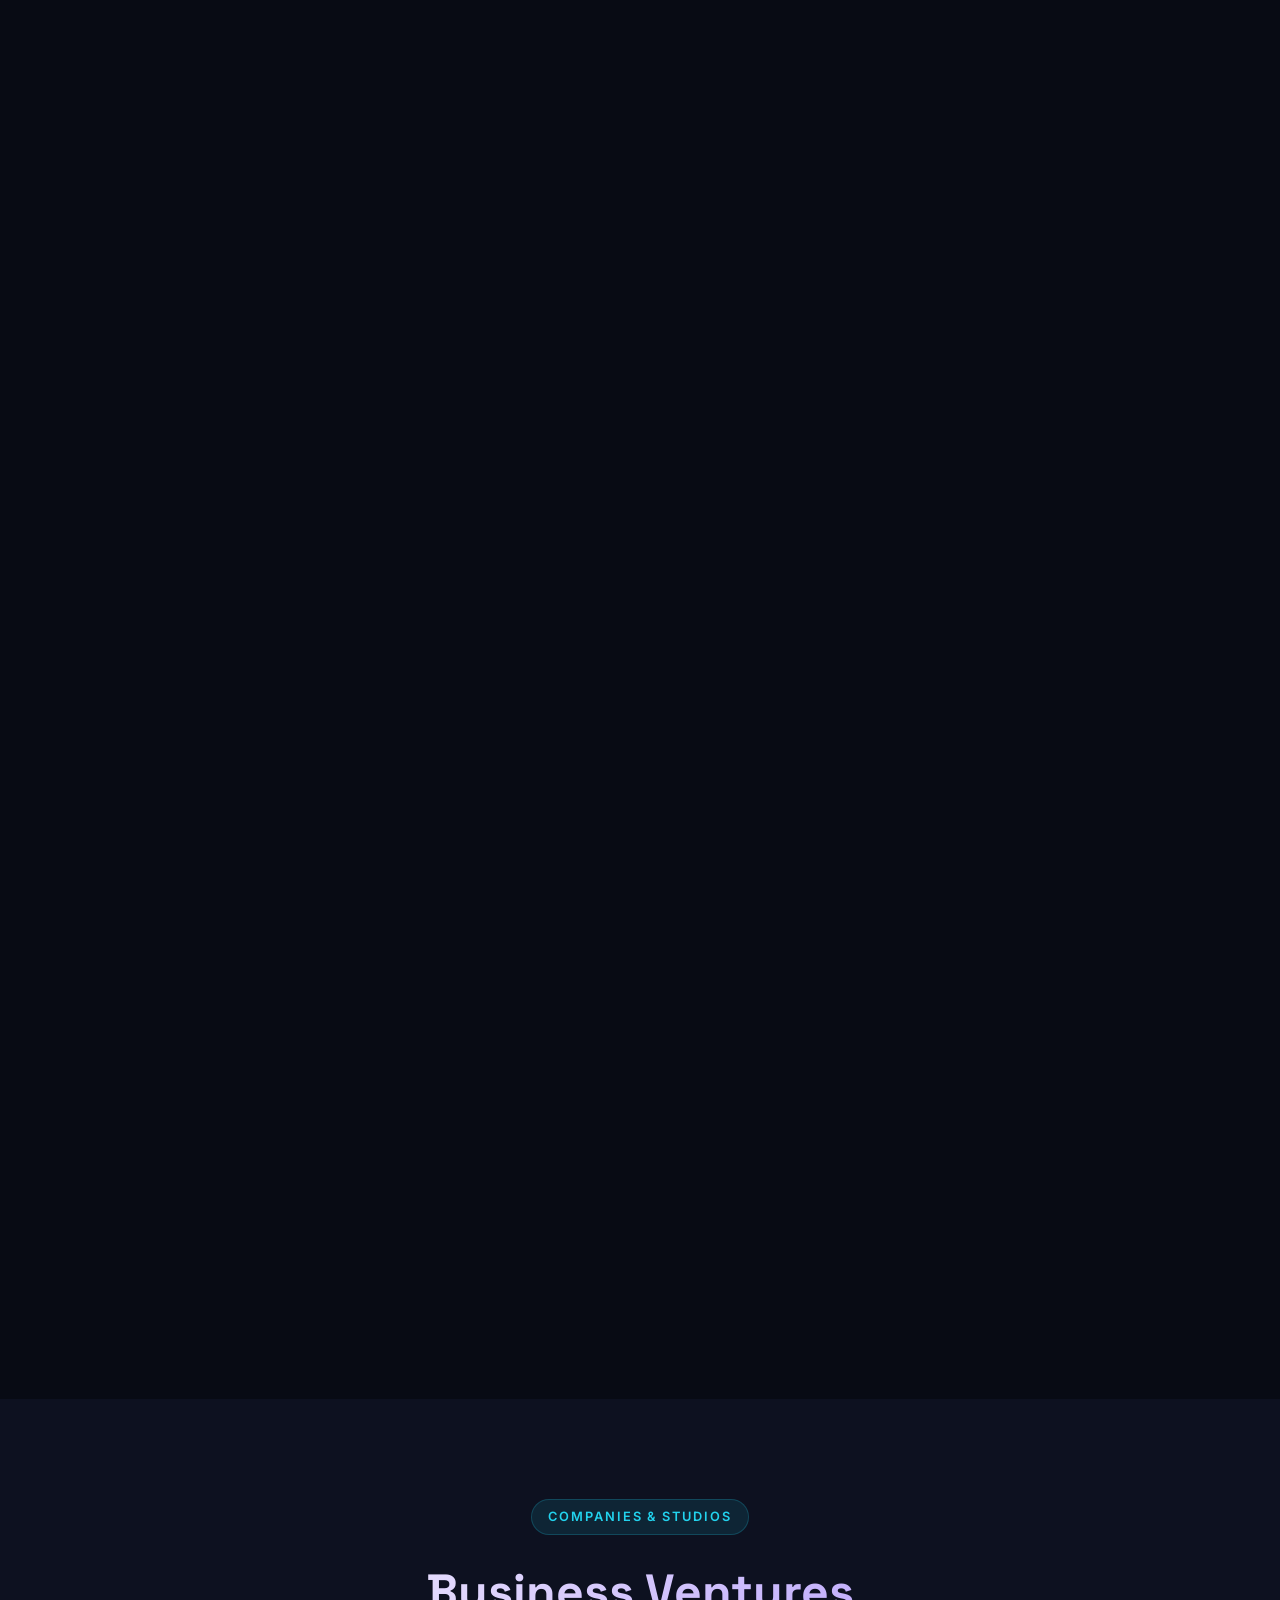
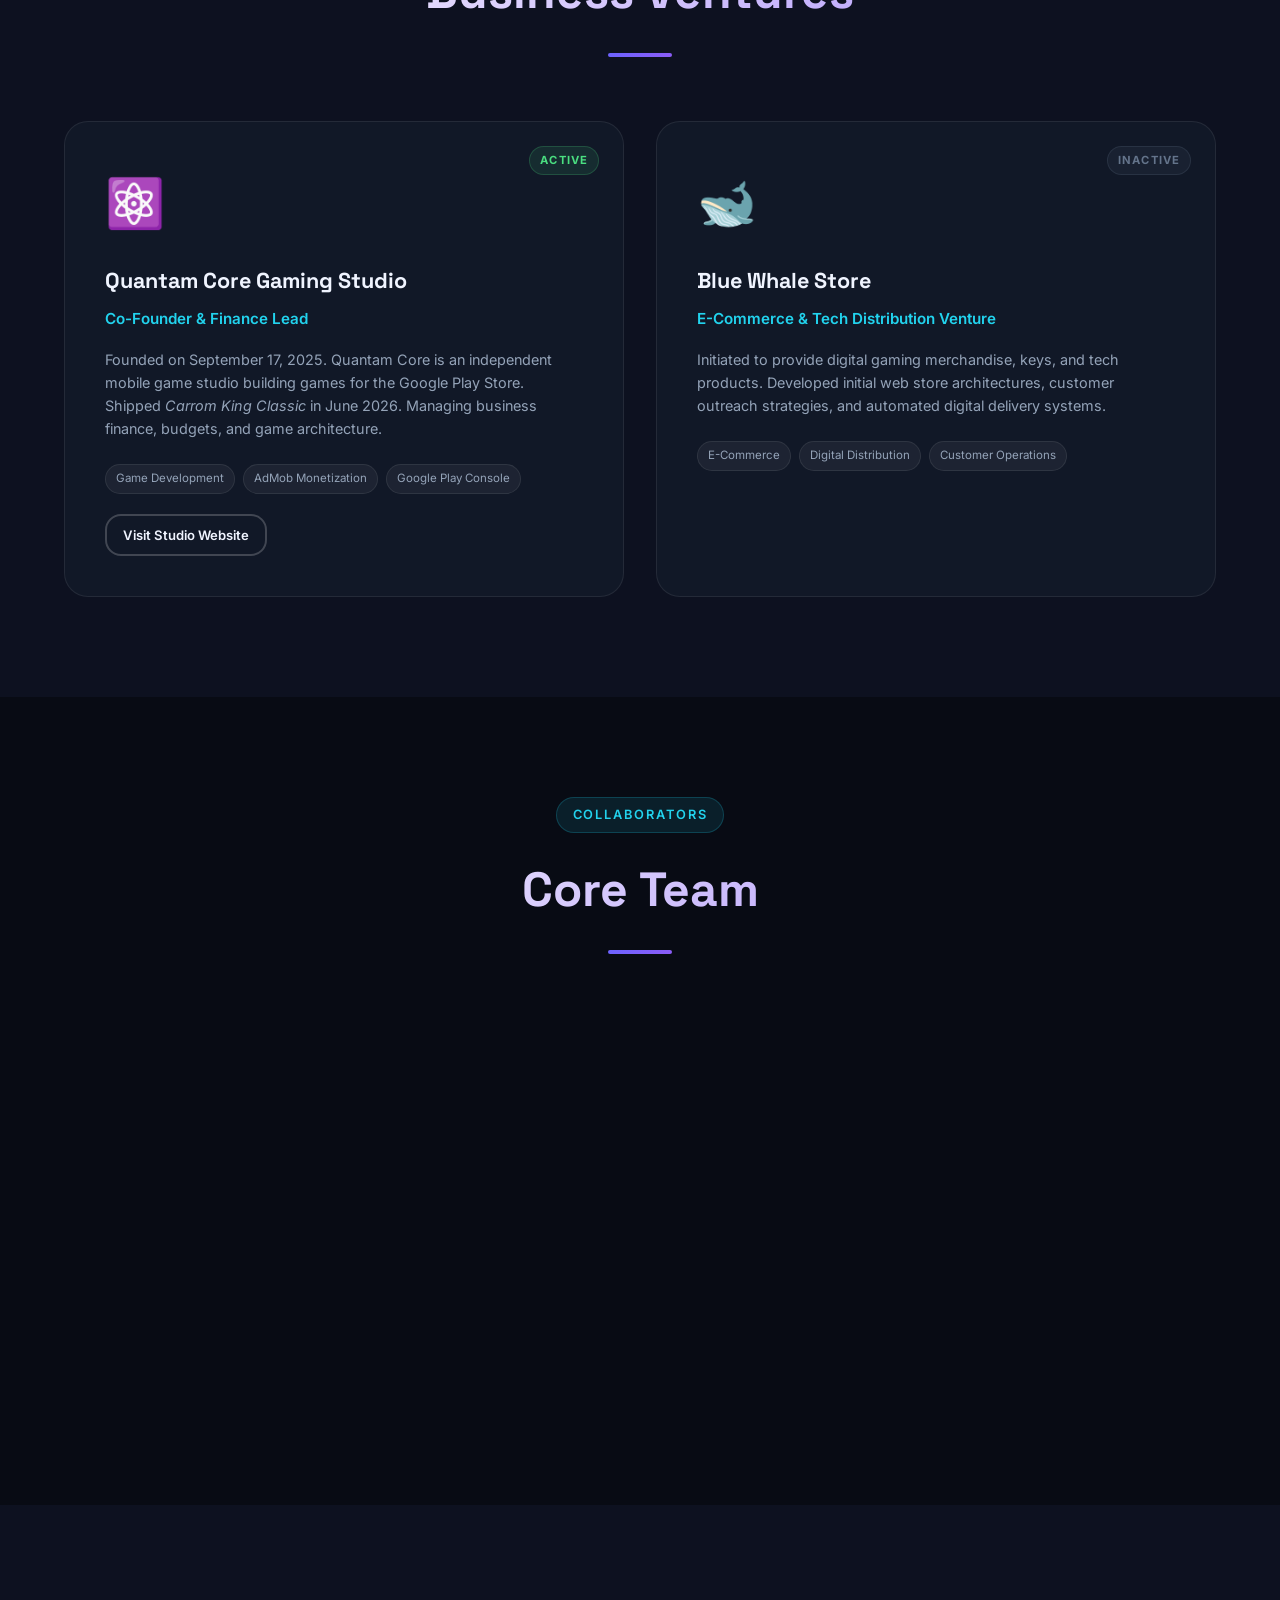
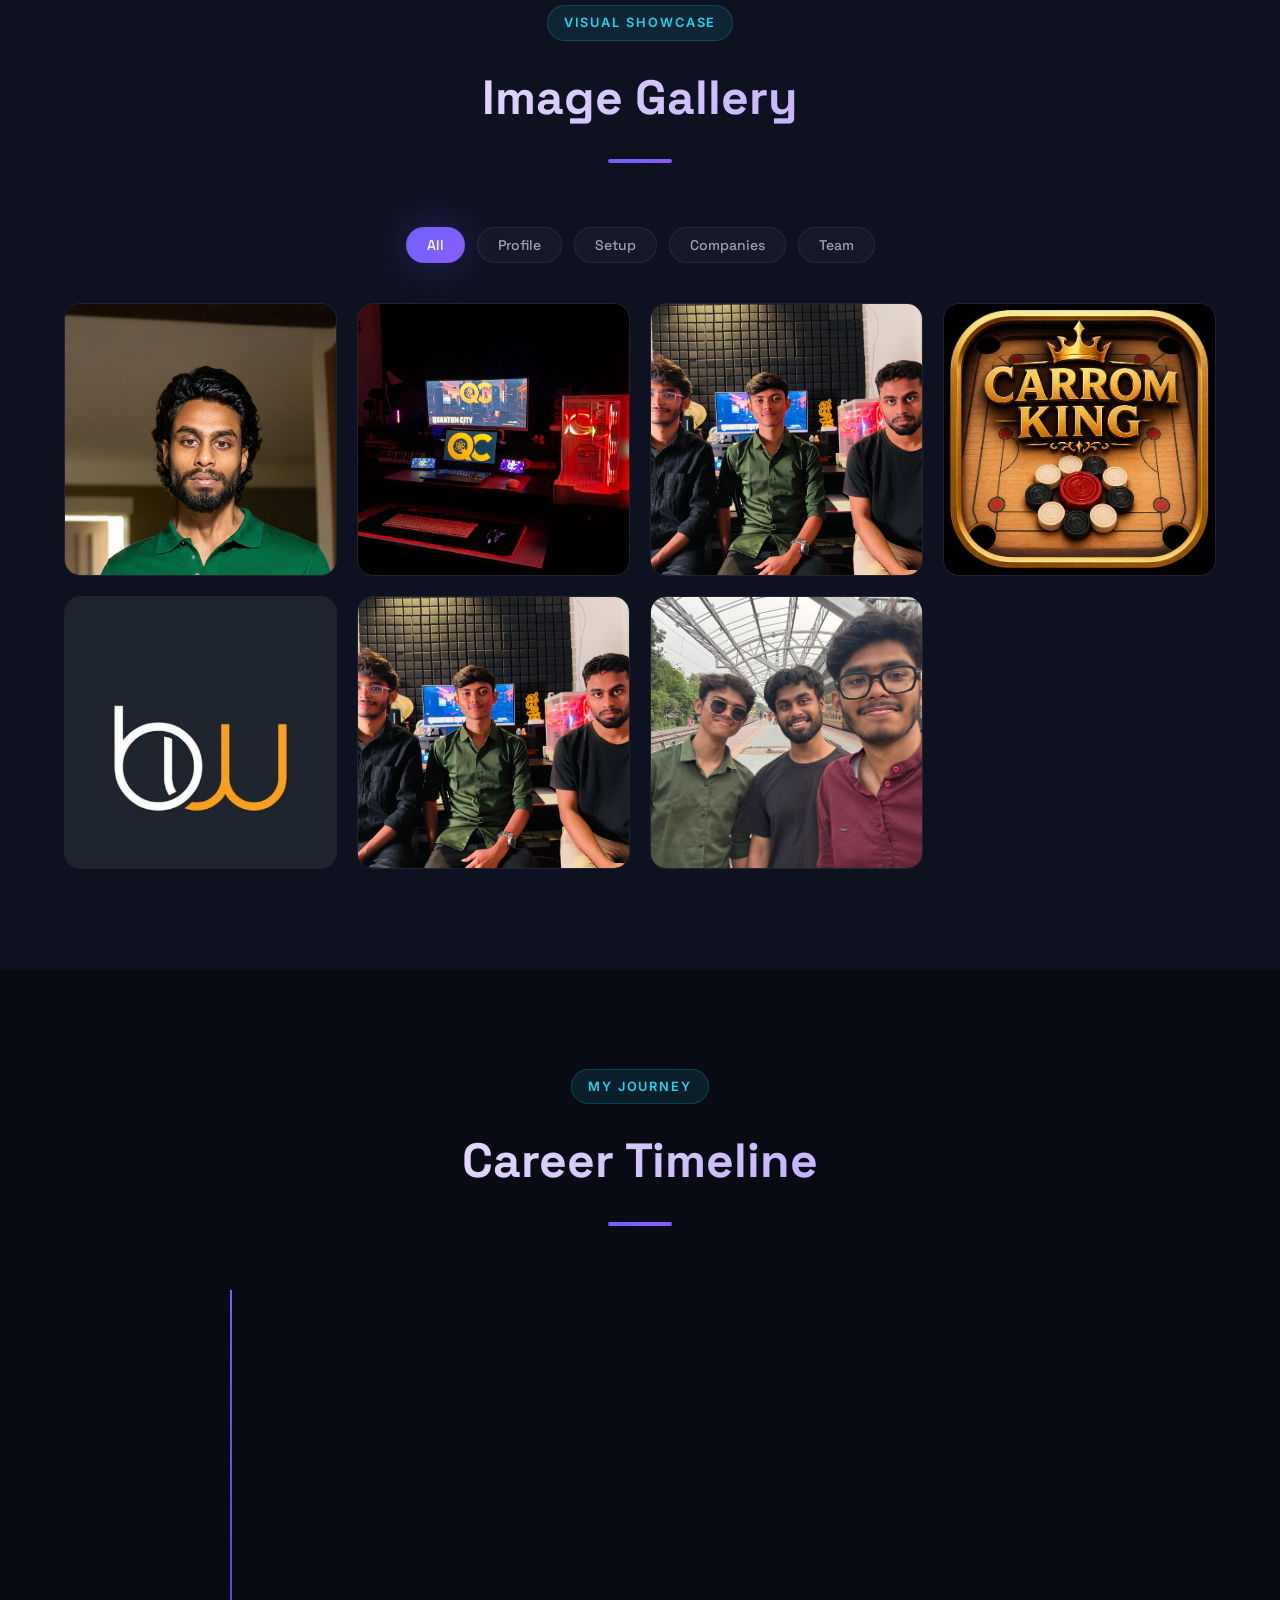
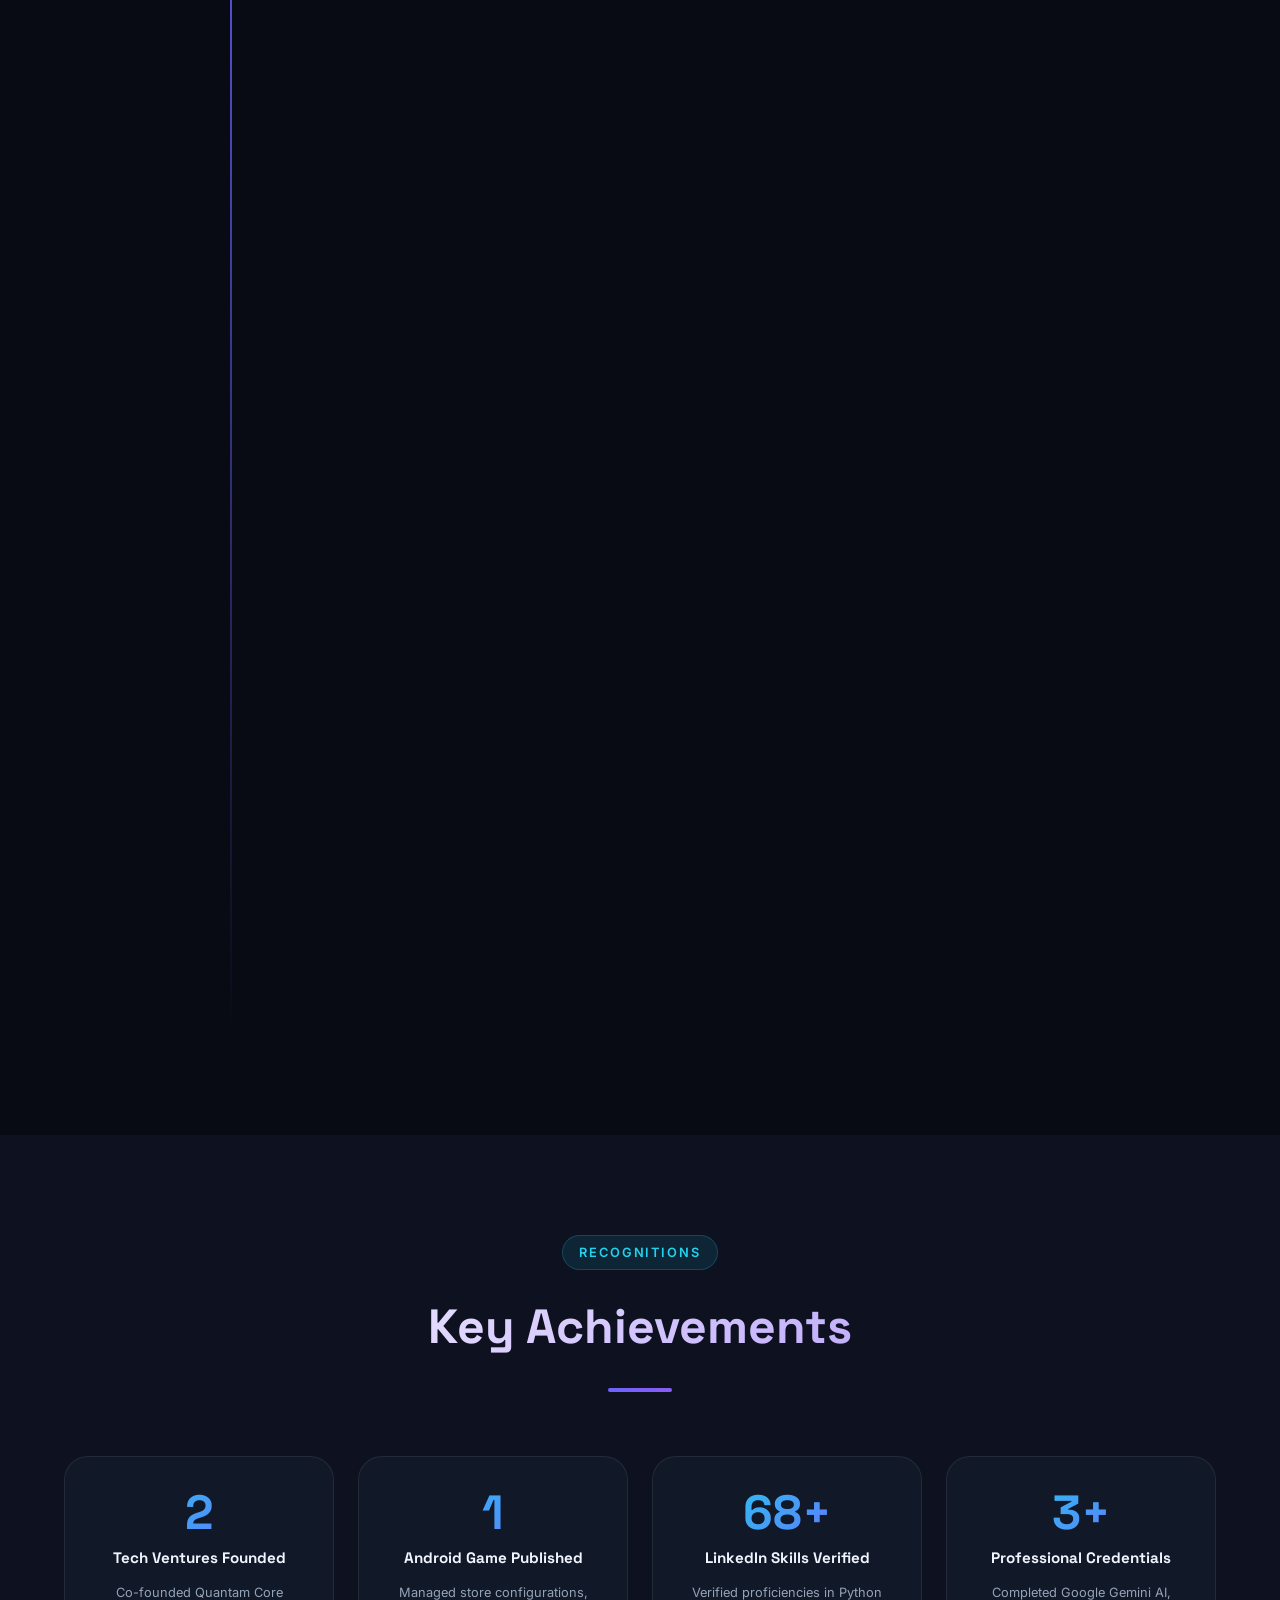
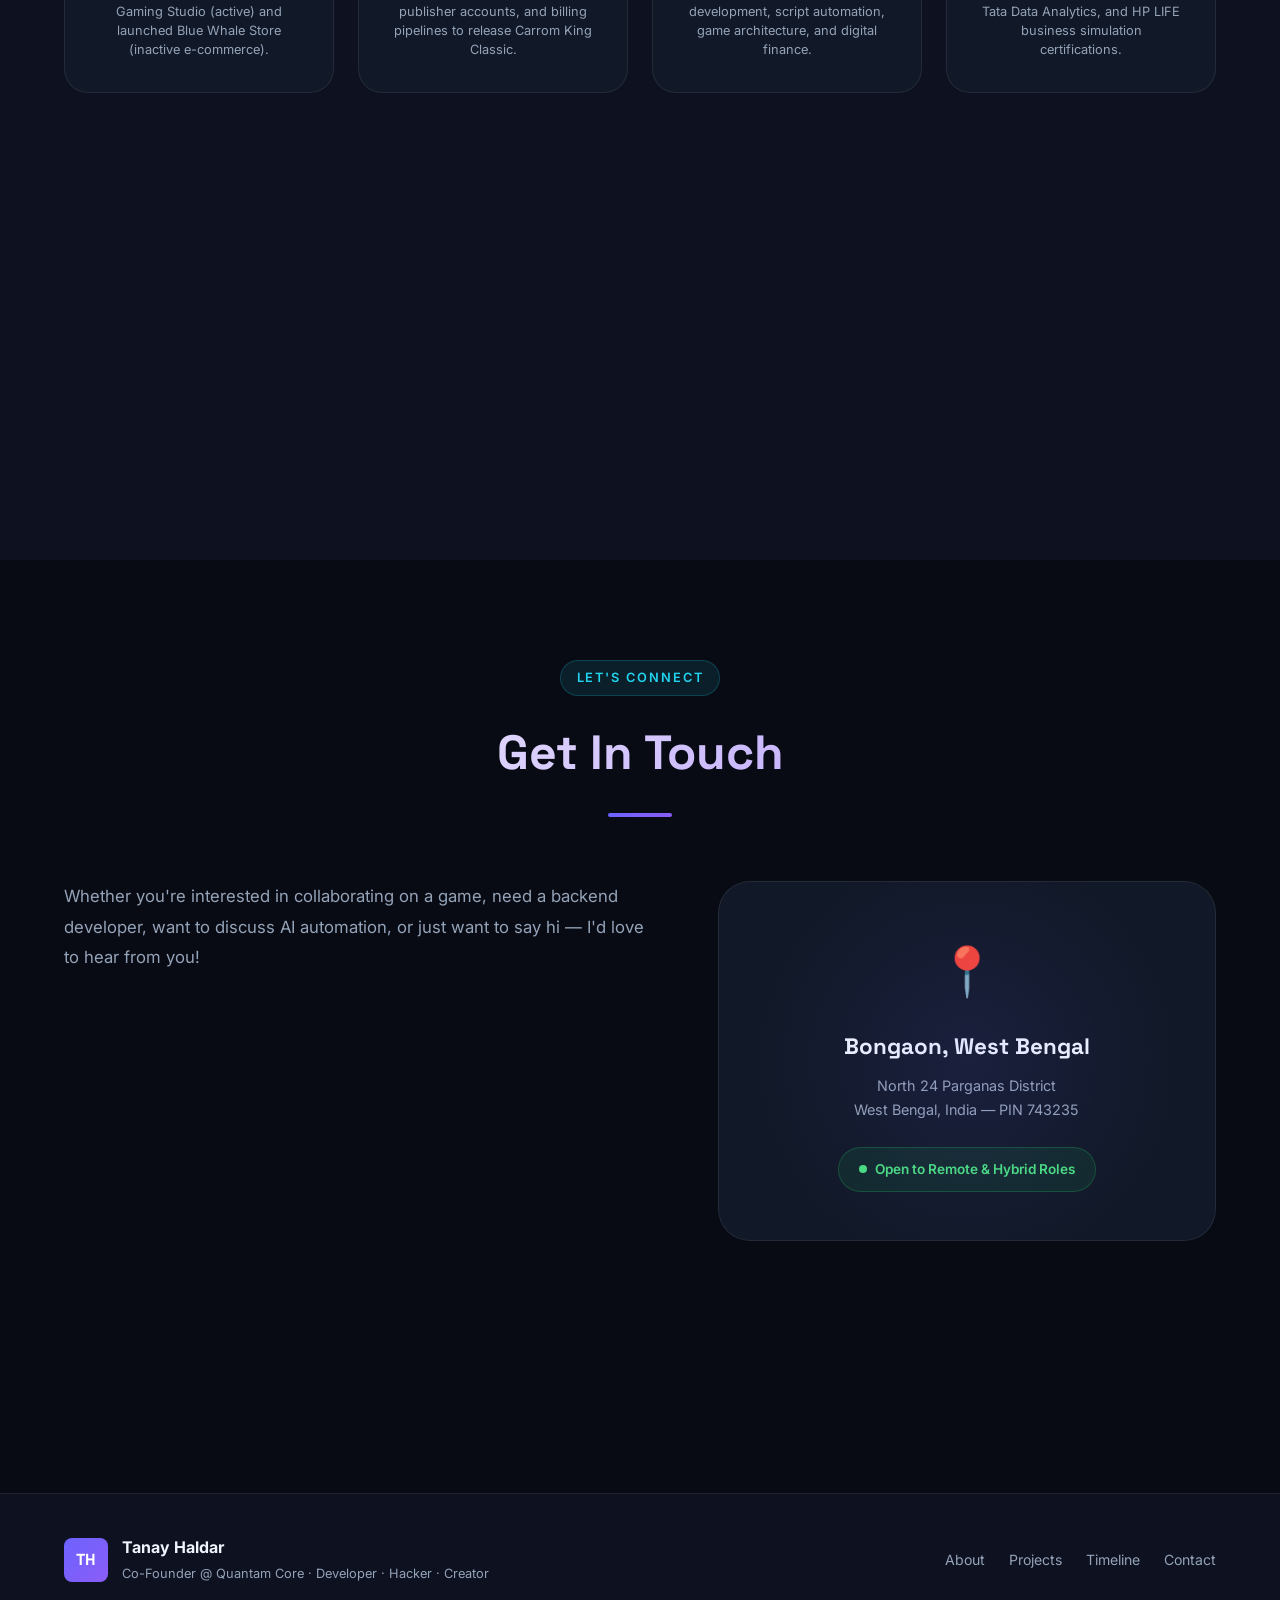
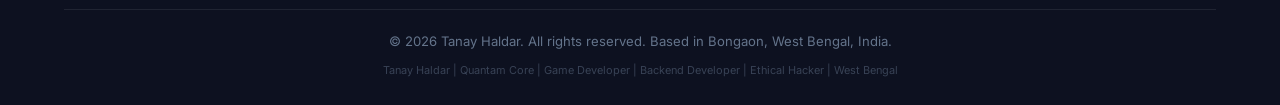
==== commit ecd0f64c: "Fix image rendering: populate team and gallery with actual Quantam Core website assets, simplify pro" ====
--- a/index.html
+++ b/index.html
@@ -5,9 +5,9 @@
   <meta name="viewport" content="width=device-width, initial-scale=1.0">
 
   <!-- ===== PRIMARY SEO TAGS ===== -->
-  <title>Tanay Haldar | Co-Founder of Quantum Core | Game Developer | Backend Developer | Ethical Hacker | Bongaon, West Bengal</title>
-  <meta name="description" content="Tanay Haldar is a 20-year-old Co-Founder & Finance Lead at Quantum Core — an indie mobile game studio in Bongaon, West Bengal. Backend Developer, Ethical Hacker, and AI enthusiast. Publisher of Carrom King Classic on Google Play Store.">
-  <meta name="keywords" content="Tanay Haldar, Tanay Halder, Quantum Core, Quantam Core, game developer India, mobile game developer West Bengal, backend developer Bongaon, ethical hacker India, Carrom King Classic, indie game studio, co-founder India, Unity developer, Android developer, AI researcher India">
+  <title>Tanay Haldar | Co-Founder of Quantam Core | Game Developer | Backend Developer | Ethical Hacker | Bongaon, West Bengal</title>
+  <meta name="description" content="Tanay Haldar is a 20-year-old Co-Founder & Finance Lead at Quantam Core — an indie mobile game studio in Bongaon, West Bengal. Backend Developer, Ethical Hacker, and AI enthusiast. Publisher of Carrom King Classic on Google Play Store.">
+  <meta name="keywords" content="Tanay Haldar, Tanay Halder, Quantam Core, Quantam Core, game developer India, mobile game developer West Bengal, backend developer Bongaon, ethical hacker India, Carrom King Classic, indie game studio, co-founder India, Unity developer, Android developer, AI researcher India">
   <meta name="author" content="Tanay Haldar">
   <meta name="robots" content="index, follow">
   <meta name="language" content="English">
@@ -18,15 +18,15 @@
   <!-- ===== OPEN GRAPH / FACEBOOK ===== -->
   <meta property="og:type" content="website">
   <meta property="og:url" content="https://acid-sec.github.io/Tanay-Haldar/">
-  <meta property="og:title" content="Tanay Haldar | Co-Founder of Quantum Core | Game & Software Developer">
-  <meta property="og:description" content="Tanay Haldar — Co-Founder & Finance Lead at Quantum Core, indie mobile game studio. Backend Developer, Ethical Hacker, AI Enthusiast based in Bongaon, West Bengal, India.">
+  <meta property="og:title" content="Tanay Haldar | Co-Founder of Quantam Core | Game & Software Developer">
+  <meta property="og:description" content="Tanay Haldar — Co-Founder & Finance Lead at Quantam Core, indie mobile game studio. Backend Developer, Ethical Hacker, AI Enthusiast based in Bongaon, West Bengal, India.">
   <meta property="og:site_name" content="Tanay Haldar - Official Portfolio">
   <meta property="og:locale" content="en_IN">
 
   <!-- ===== TWITTER CARD ===== -->
   <meta name="twitter:card" content="summary_large_image">
-  <meta name="twitter:title" content="Tanay Haldar | Co-Founder of Quantum Core | Game Developer">
-  <meta name="twitter:description" content="Tanay Haldar — Co-Founder & Finance Lead at Quantum Core. Game Developer, Backend Dev, Ethical Hacker from Bongaon, West Bengal.">
+  <meta name="twitter:title" content="Tanay Haldar | Co-Founder of Quantam Core | Game Developer">
+  <meta name="twitter:description" content="Tanay Haldar — Co-Founder & Finance Lead at Quantam Core. Game Developer, Backend Dev, Ethical Hacker from Bongaon, West Bengal.">
   <meta name="twitter:creator" content="@tanay_halda">
 
   <!-- ===== STRUCTURED DATA (JSON-LD) ===== -->
@@ -39,7 +39,7 @@
     "jobTitle": "Co-Founder & Finance Lead",
     "worksFor": {
       "@type": "Organization",
-      "name": "Quantum Core",
+      "name": "Quantam Core",
       "url": "https://play.google.com/store/apps/developer?id=Quantum+Core"
     },
     "url": "https://acid-sec.github.io/Tanay-Haldar/",
@@ -113,7 +113,7 @@
     "nationality": "Indian",
     "gender": "Male",
     "birthDate": "2006",
-    "description": "Tanay Haldar is a 20-year-old Co-Founder & Finance Lead at Quantum Core, an indie mobile game studio based in Bongaon, West Bengal, India. He is a Backend Developer, Ethical Hacker, AI enthusiast, and game developer who co-founded Quantum Core in September 2025. The studio's first title, Carrom King Classic, went live on the Google Play Store in June 2026."
+    "description": "Tanay Haldar is a 20-year-old Co-Founder & Finance Lead at Quantam Core, an indie mobile game studio based in Bongaon, West Bengal, India. He is a Backend Developer, Ethical Hacker, AI enthusiast, and game developer who co-founded Quantam Core in September 2025. The studio's first title, Carrom King Classic, went live on the Google Play Store in June 2026."
   }
   </script>
 
@@ -173,7 +173,7 @@
         <span class="name-highlight">Tanay Haldar</span>
       </h1>
       <p class="hero-tagline">
-        Co-Founder &amp; Finance Lead @ <strong>Quantum Core</strong> &bull;
+        Co-Founder &amp; Finance Lead @ <strong>Quantam Core</strong> &bull;
         Game Developer &bull; Backend Dev &bull; Ethical Hacker
       </p>
       <p class="hero-location">
@@ -187,7 +187,7 @@
       <div class="hero-stats">
         <div class="stat-item">
           <span class="stat-number">10mo+</span>
-          <span class="stat-label">at Quantum Core</span>
+          <span class="stat-label">at Quantam Core</span>
         </div>
         <div class="stat-divider"></div>
         <div class="stat-item">
@@ -227,7 +227,7 @@
           <div class="about-card-3d">
             <div class="profile-ring">
               <div class="profile-avatar">
-                <img src="avatar.jpg" alt="Tanay Haldar — Co-Founder of Quantum Core, Game Developer, Bongaon West Bengal" width="272" height="272" loading="eager">
+                <img src="avatar.jpg" alt="Tanay Haldar — Co-Founder of Quantam Core, Game Developer, Bongaon West Bengal" width="272" height="272" loading="eager">
               </div>
             </div>
             <div class="floating-badges">
@@ -266,7 +266,7 @@
             Hello! I am <strong>Tanay Haldar</strong> (pronounced "Tanay Haldar"), a multi-disciplinary tech enthusiast, developer, and entrepreneur based in Bongaon, West Bengal.
           </p>
           <p>
-            I co-founded <strong>Quantum Core Gaming Studio</strong> alongside my esteemed team members Pradipta Pal and Subhrojyoti Roy, where I lead financial planning, cost budgeting, and game loop programming. We successfully published our first 3D title, <em>Carrom King Classic</em>, on the Google Play Store.
+            I co-founded <strong>Quantam Core Gaming Studio</strong> alongside my esteemed team members Pradipta Pal and Subhrojyoti Roy, where I lead financial planning, cost budgeting, and game loop programming. We successfully published our first 3D title, <em>Carrom King Classic</em>, on the Google Play Store.
           </p>
           <p>
             With a strong background in ethical hacking, automated security systems, and scripting, I bridge the gap between secure backend infrastructures and interactive software experiences. I am also pursuing a Bachelor of Arts degree at Dinabandhu Mahavidyalaya.
@@ -483,31 +483,111 @@
       </div>
       <div class="projects-grid">
 
+        <!-- Carrom King (Featured Studio Game) -->
         <article class="project-card project-featured" id="project-carrom-king">
-          <div class="project-badge">🚀 Live on Play Store</div>
+          <div class="project-badge">🚀 Live on Google Play</div>
           <div class="project-icon">🎯</div>
           <div class="project-info">
-            <h3>Carrom King Classic</h3>
-            <p class="project-type">Mobile Game · Quantum Core · Jun 2026</p>
+            <h3>Carrom King</h3>
+            <p class="project-type">Mobile Game · Quantam Core · Shipped</p>
             <p class="project-desc">
-              Quantum Core's first published title — a faithful digital recreation of the classic board game Carrom.
-              Live on Google Play Store with AdMob monetization integrated. Marks a milestone in the studio's journey
-              from concept to shipped product.
+              Quantam Core's flagship board game title — a digital adaptation of the popular Carrom board game. Experience realistic physics, stunning lighting, and competitive matchmaking. Features billing and AdMob integration.
             </p>
             <div class="project-tags">
-              <span>Unity</span><span>C#</span><span>Android</span><span>Google Play</span><span>AdMob</span>
+              <span>Unity</span><span>C#</span><span>Android Development</span><span>Game Physics</span><span>AdMob</span>
             </div>
           </div>
         </article>
 
+        <!-- Fruit Strike -->
+        <article class="project-card" id="project-fruit-strike">
+          <div class="project-badge">🍓 Live on Google Play</div>
+          <div class="project-icon">⚔️</div>
+          <div class="project-info">
+            <h3>Fruit Strike</h3>
+            <p class="project-type">Action Game · Quantam Core · Shipped</p>
+            <p class="project-desc">
+              A high-octane fruit slicing action game built for mobile devices. Players slice their way through waves of juicy items to beat high scores. Optimized for responsive touch control and fluid particle effects.
+            </p>
+            <div class="project-tags">
+              <span>Unity</span><span>C#</span><span>Mobile Optimization</span><span>Particle VFX</span>
+            </div>
+          </div>
+        </article>
+
+        <!-- Shadow Strike -->
+        <article class="project-card" id="project-shadow-strike">
+          <div class="project-badge">🥷 Live on Google Play</div>
+          <div class="project-icon">👤</div>
+          <div class="project-info">
+            <h3>Shadow Strike</h3>
+            <p class="project-type">Action &amp; Combat Game · Quantam Core · Shipped</p>
+            <p class="project-desc">
+              An immersive action game featuring fluid ninja combat and dark graphical environments. Players navigate shadows, complete stealth missions, and fight challenging enemies with dynamic physics.
+            </p>
+            <div class="project-tags">
+              <span>Unity</span><span>C#</span><span>Stealth Mechanics</span><span>3D Lighting</span>
+            </div>
+          </div>
+        </article>
+
+        <!-- Editing Master Pro -->
+        <article class="project-card" id="project-editing-master">
+          <div class="project-badge">🎬 Mobile Application</div>
+          <div class="project-icon">📼</div>
+          <div class="project-info">
+            <h3>Editing Master Pro</h3>
+            <p class="project-type">Utility App · Quantam Core · Shipped</p>
+            <p class="project-desc">
+              Professional-grade video and image editing tool designed for Android devices. Features timeline adjustments, filter presets, chroma key, and hardware-accelerated video rendering.
+            </p>
+            <div class="project-tags">
+              <span>Android Studio</span><span>Java/Kotlin</span><span>MediaCodec</span><span>UI/UX Design</span>
+            </div>
+          </div>
+        </article>
+
+        <!-- Tycoon Empire -->
+        <article class="project-card" id="project-tycoon-empire">
+          <div class="project-badge">🏰 Simulation Game</div>
+          <div class="project-icon">📈</div>
+          <div class="project-info">
+            <h3>Tycoon Empire</h3>
+            <p class="project-type">Strategy Game · Quantam Core · Shipped</p>
+            <p class="project-desc">
+              A business tycoon management simulation game where players build enterprises from scratch, balance resource pipelines, expand facilities, and scale startups into massive global conglomerates.
+            </p>
+            <div class="project-tags">
+              <span>Unity</span><span>C#</span><span>Economic Simulation</span><span>Save Systems</span>
+            </div>
+          </div>
+        </article>
+
+        <!-- Nexus Boost -->
+        <article class="project-card" id="project-nexus-boost">
+          <div class="project-badge">⚡ Utility Application</div>
+          <div class="project-icon">📱</div>
+          <div class="project-info">
+            <h3>Nexus Boost</h3>
+            <p class="project-type">System Utility · Quantam Core · Shipped</p>
+            <p class="project-desc">
+              Android utility tool developed to optimize device performance, clean system storage cache, manage active background apps, and improve overall battery life.
+            </p>
+            <div class="project-tags">
+              <span>Android Studio</span><span>Kotlin</span><span>System Services</span><span>Performance Tuning</span>
+            </div>
+          </div>
+        </article>
+
+        <!-- AI Podcast Clipper -->
         <article class="project-card" id="project-ai-clipper">
+          <div class="project-badge">🤖 Personal Tool</div>
           <div class="project-icon">🎙️</div>
           <div class="project-info">
             <h3>AI Podcast Clipper</h3>
-            <p class="project-type">AI Automation · Active</p>
+            <p class="project-type">AI Automation · Active Development</p>
             <p class="project-desc">
-              Automatically creates viral YouTube Shorts from podcasts using Faster Whisper transcription,
-              Gemini Flash, FFmpeg, automatic subtitles, thumbnail generation, and batch processing with resume support.
+              Automation pipeline that extracts viral clips from full-length podcasts. Uses Faster Whisper for transcription, Gemini Flash API for smart analysis, and FFmpeg for video processing.
             </p>
             <div class="project-tags">
               <span>Python</span><span>Gemini API</span><span>FFmpeg</span><span>Faster Whisper</span>
@@ -515,62 +595,34 @@
           </div>
         </article>
 
+        <!-- YouTube Auto Uploader -->
         <article class="project-card" id="project-yt-uploader">
+          <div class="project-badge">📤 Personal Tool</div>
           <div class="project-icon">📤</div>
           <div class="project-info">
             <h3>YouTube Auto Uploader</h3>
             <p class="project-type">Automation Tool · Windows 11</p>
             <p class="project-desc">
-              Fully automated YouTube upload pipeline — schedules videos, reads metadata from text files,
-              supports resume uploads, and integrates with YouTube Data API for hands-free publishing.
+              Automated video publishing client designed to schedule uploads, parse metadata text files, fetch thumbnails, and interact directly with the YouTube Data API.
             </p>
             <div class="project-tags">
-              <span>Python</span><span>YouTube API</span><span>Automation</span><span>Windows</span>
+              <span>Python</span><span>YouTube Data API</span><span>Desktop Automation</span>
             </div>
           </div>
         </article>
 
+        <!-- WTF Launcher -->
         <article class="project-card" id="project-wtf-launcher">
+          <div class="project-badge">📱 Personal Tool</div>
           <div class="project-icon">📱</div>
           <div class="project-info">
             <h3>WTF Launcher</h3>
             <p class="project-type">Android Launcher · In Development</p>
             <p class="project-desc">
-              "What The Final Launcher" — a minimal, bold Android home screen launcher focused on clean UX
-              and maximum productivity. Being built natively using Android Studio.
+              "What The Final Launcher" — a minimal, productivity-centric Android launcher built natively to optimize user screen time and provide clean aesthetic configurations.
             </p>
             <div class="project-tags">
-              <span>Android Studio</span><span>Java/Kotlin</span><span>UI/UX</span><span>Minimal Design</span>
-            </div>
-          </div>
-        </article>
-
-        <article class="project-card" id="project-car-parking">
-          <div class="project-icon">🚗</div>
-          <div class="project-info">
-            <h3>Car Parking Manager</h3>
-            <p class="project-type">Mobile Game · Quantum Core · In Dev</p>
-            <p class="project-desc">
-              Upcoming parking simulation game in development at Quantum Core. Targets the Google Play Store
-              with advanced car physics and challenging puzzle levels.
-            </p>
-            <div class="project-tags">
-              <span>Unity</span><span>C#</span><span>Android</span><span>Physics</span>
-            </div>
-          </div>
-        </article>
-
-        <article class="project-card" id="project-tap-away">
-          <div class="project-icon">🏹</div>
-          <div class="project-info">
-            <h3>Tap Away Arrows</h3>
-            <p class="project-type">Mobile Game · Quantum Core · In Dev</p>
-            <p class="project-desc">
-              Casual puzzle game in development. Players tap to clear arrows in the right sequence —
-              simple to learn, deeply addictive. Targeting Google Play with AdMob.
-            </p>
-            <div class="project-tags">
-              <span>Unity</span><span>C#</span><span>Puzzle</span><span>Casual</span>
+              <span>Android SDK</span><span>Java/Kotlin</span><span>System UI customization</span>
             </div>
           </div>
         </article>
@@ -592,10 +644,10 @@
           <div class="company-status active">Active</div>
           <div class="company-icon-large">⚛️</div>
           <div class="company-info">
-            <h3>Quantum Core Gaming Studio</h3>
+            <h3>Quantam Core Gaming Studio</h3>
             <p class="company-tagline">Co-Founder &amp; Finance Lead</p>
             <p class="company-desc">
-              Founded on September 17, 2025. Quantum Core is an independent mobile game studio building games for the Google Play Store. Shipped <em>Carrom King Classic</em> in June 2026. Managing business finance, budgets, and game architecture.
+              Founded on September 17, 2025. Quantam Core is an independent mobile game studio building games for the Google Play Store. Shipped <em>Carrom King Classic</em> in June 2026. Managing business finance, budgets, and game architecture.
             </p>
             <div class="company-badges" style="margin-bottom: 20px;">
               <span>Game Development</span><span>AdMob Monetization</span><span>Google Play Console</span>
@@ -635,24 +687,24 @@
             <img src="avatar.jpg" alt="Tanay Haldar" class="team-img-portrait">
           </div>
           <h3>Tanay Haldar</h3>
-          <p class="team-role">Founder &amp; Finance Lead</p>
-          <p class="team-specialty">Core game loop mechanics, Python automation, budget management.</p>
+          <p class="team-role">Co-Founder, Technical Architect &amp; Systems Developer</p>
+          <p class="team-specialty">Backend systems, cloud integration, cybersecurity, debugging, optimization, and automation infrastructure.</p>
         </div>
         <div class="team-card hover-glow" id="team-member-pradipta">
           <div class="team-avatar-wrapper">
-            <div class="team-avatar-placeholder">PP</div>
-          </div>
-          <h3>Pradipta Pal</h3>
-          <p class="team-role">Co-Founder &amp; Operations</p>
-          <p class="team-specialty">3D Shaders, Unity physics engine, e-commerce manager.</p>
+            <img src="Asset/Pradipta_pal_1.jpeg" alt="Prodipto Pal" class="team-img-portrait">
+          </div>
+          <h3>Prodipto Pal</h3>
+          <p class="team-role">Co-Founder, Lead Game Developer &amp; Creative Strategist</p>
+          <p class="team-specialty">Gameplay systems, application functionality, creative planning, and product feature implementation.</p>
         </div>
         <div class="team-card hover-glow" id="team-member-subhrojoti">
           <div class="team-avatar-wrapper">
-            <div class="team-avatar-placeholder">SR</div>
-          </div>
-          <h3>Subhrojyoti Roy</h3>
-          <p class="team-role">Co-Founder &amp; Lead Tech Artist</p>
-          <p class="team-specialty">UI/UX assets, 3D modeling, lighting setup, design aesthetic lead.</p>
+            <img src="Asset/subhrojoty.jpeg" alt="Shubhrajyoti" class="team-img-portrait">
+          </div>
+          <h3>Shubhrajyoti</h3>
+          <p class="team-role">Executive Producer, Creative Director &amp; Brand Representative</p>
+          <p class="team-specialty">Creative production, visual presentation, promotional planning, editing direction, and brand relations.</p>
         </div>
       </div>
     </div>
@@ -677,51 +729,45 @@
 
       <div class="gallery-grid">
         <div class="gallery-item" data-category="profile" data-src="avatar.jpg">
-          <img src="avatar.jpg" alt="Tanay Haldar Profile Portrait" loading="lazy">
-          <div class="gallery-item-overlay">
-            <span>Profile Portrait (Enhanced)</span>
-          </div>
-        </div>
-        <div class="gallery-item" data-category="profile" data-src="photo_green_shirt.png">
-          <img src="photo_green_shirt.png" alt="Tanay Haldar Studio Headshot" loading="lazy">
+          <img src="avatar.jpg" alt="Tanay Haldar Studio Headshot" loading="lazy">
           <div class="gallery-item-overlay">
             <span>Studio Headshot</span>
           </div>
         </div>
-        <div class="gallery-item" data-category="profile" data-src="photo_casual.png">
-          <img src="photo_casual.png" alt="Tanay Haldar Casual Portrait" loading="lazy">
+        <div class="gallery-item" data-category="setup" data-src="Asset/pc_setup.jpeg">
+          <img src="Asset/pc_setup.jpeg" alt="Personal Programming Setup" loading="lazy">
           <div class="gallery-item-overlay">
-            <span>Casual Webcam Portrait</span>
-          </div>
-        </div>
-        <div class="gallery-item" data-category="profile" data-src="photo_dark_3.jpg">
-          <img src="photo_dark_3.jpg" alt="Tanay Haldar Webcam Snapshot" loading="lazy">
+            <span>Personal Programming Setup</span>
+          </div>
+        </div>
+        <div class="gallery-item" data-category="setup" data-src="Asset/company_team_photo_2.jpeg">
+          <img src="Asset/company_team_photo_2.jpeg" alt="Quantam Core Studio Setup" loading="lazy">
           <div class="gallery-item-overlay">
-            <span>Home Webcam Snapshot</span>
-          </div>
-        </div>
-        <div class="gallery-item" data-category="setup" data-src="vlcsnap-2026-07-18-23h39m21s604.png">
-          <img src="vlcsnap-2026-07-18-23h39m21s604.png" alt="Development Setup Configuration" loading="lazy">
+            <span>Studio Development Rig</span>
+          </div>
+        </div>
+        <div class="gallery-item" data-category="companies" data-src="Asset/carrom_king_logo.png">
+          <img src="Asset/carrom_king_logo.png" alt="Carrom King Game Icon" loading="lazy">
           <div class="gallery-item-overlay">
-            <span>Development Rig</span>
-          </div>
-        </div>
-        <div class="gallery-item" data-category="setup" data-src="vlcsnap-2026-07-18-23h39m56s903.png">
-          <img src="vlcsnap-2026-07-18-23h39m56s903.png" alt="Programming workspace screen Capture" loading="lazy">
+            <span>Carrom King Game Icon</span>
+          </div>
+        </div>
+        <div class="gallery-item" data-category="companies" data-src="Asset/company_blue_whale_logo.jpeg">
+          <img src="Asset/company_blue_whale_logo.jpeg" alt="Blue Whale Store Brand Logo" loading="lazy">
           <div class="gallery-item-overlay">
-            <span>IDE Code Terminal</span>
-          </div>
-        </div>
-        <div class="gallery-item" data-category="companies" data-src="vlcsnap-2026-07-18-23h39m03s696.png">
-          <img src="vlcsnap-2026-07-18-23h39m03s696.png" alt="Quantum Core Studio Logo Banner" loading="lazy">
+            <span>Blue Whale Store Brand Logo</span>
+          </div>
+        </div>
+        <div class="gallery-item" data-category="team" data-src="Asset/Team.jpeg">
+          <img src="Asset/Team.jpeg" alt="Quantam Core Studio Team" loading="lazy">
           <div class="gallery-item-overlay">
-            <span>Quantum Core Brand</span>
-          </div>
-        </div>
-        <div class="gallery-item" data-category="team" data-src="vlcsnap-2026-07-18-23h39m10s919.png">
-          <img src="vlcsnap-2026-07-18-23h39m10s919.png" alt="Quantum Core Founding Team Meeting" loading="lazy">
+            <span>Quantam Core Studio Team</span>
+          </div>
+        </div>
+        <div class="gallery-item" data-category="team" data-src="Asset/company_team_photo_1.jpeg">
+          <img src="Asset/company_team_photo_1.jpeg" alt="Co-Founders Collaboration Session" loading="lazy">
           <div class="gallery-item-overlay">
-            <span>Founding Team</span>
+            <span>Co-Founders Collaboration Session</span>
           </div>
         </div>
       </div>
@@ -779,9 +825,9 @@
           <div class="timeline-dot"></div>
           <div class="timeline-content">
             <div class="timeline-period">September 2025</div>
-            <h3>Quantum Core Studio Founding</h3>
-            <p class="timeline-company"><span class="company-badge">🎮 Quantum Core Gaming Studio</span></p>
-            <p>Co-founded Quantum Core with Pradipta Pal and Subhrojyoti Roy. Took charge of budgets, AdMob revenue modeling, and game loop script automation.</p>
+            <h3>Quantam Core Studio Founding</h3>
+            <p class="timeline-company"><span class="company-badge">🎮 Quantam Core Gaming Studio</span></p>
+            <p>Co-founded Quantam Core with Pradipta Pal and Subhrojyoti Roy. Took charge of budgets, AdMob revenue modeling, and game loop script automation.</p>
           </div>
         </div>
         <div class="timeline-item">
@@ -809,7 +855,7 @@
         <div class="achievement-card">
           <div class="ach-num">2</div>
           <div class="ach-label">Tech Ventures Founded</div>
-          <p class="ach-desc">Co-founded Quantum Core Gaming Studio (active) and launched Blue Whale Store (inactive e-commerce).</p>
+          <p class="ach-desc">Co-founded Quantam Core Gaming Studio (active) and launched Blue Whale Store (inactive e-commerce).</p>
         </div>
         <div class="achievement-card">
           <div class="ach-num">1</div>
@@ -936,7 +982,7 @@
           <span class="footer-logo">TH</span>
           <div>
             <strong>Tanay Haldar</strong>
-            <p>Co-Founder @ Quantum Core · Developer · Hacker · Creator</p>
+            <p>Co-Founder @ Quantam Core · Developer · Hacker · Creator</p>
           </div>
         </div>
         <div class="footer-links">
@@ -949,7 +995,7 @@
       <div class="footer-bottom">
         <p>© 2026 Tanay Haldar. All rights reserved. Based in Bongaon, West Bengal, India.</p>
         <p class="footer-seo-note">
-          <small>Tanay Haldar | Quantum Core | Game Developer | Backend Developer | Ethical Hacker | West Bengal</small>
+          <small>Tanay Haldar | Quantam Core | Game Developer | Backend Developer | Ethical Hacker | West Bengal</small>
         </p>
       </div>
     </div>
--- a/style.css
+++ b/style.css
@@ -552,12 +552,20 @@
   display: flex;
   align-items: center;
   justify-content: center;
+  overflow: hidden;
   font-family: var(--font-display);
   font-size: 5rem;
   font-weight: 900;
   background: linear-gradient(135deg, #1a1a2e, #16213e);
   color: var(--color-primary-2);
   animation: spinRing 8s linear infinite reverse;
+}
+
+.profile-avatar img {
+  width: 100%;
+  height: 100%;
+  object-fit: cover;
+  border-radius: 50%;
 }
 
 .floating-badges {
